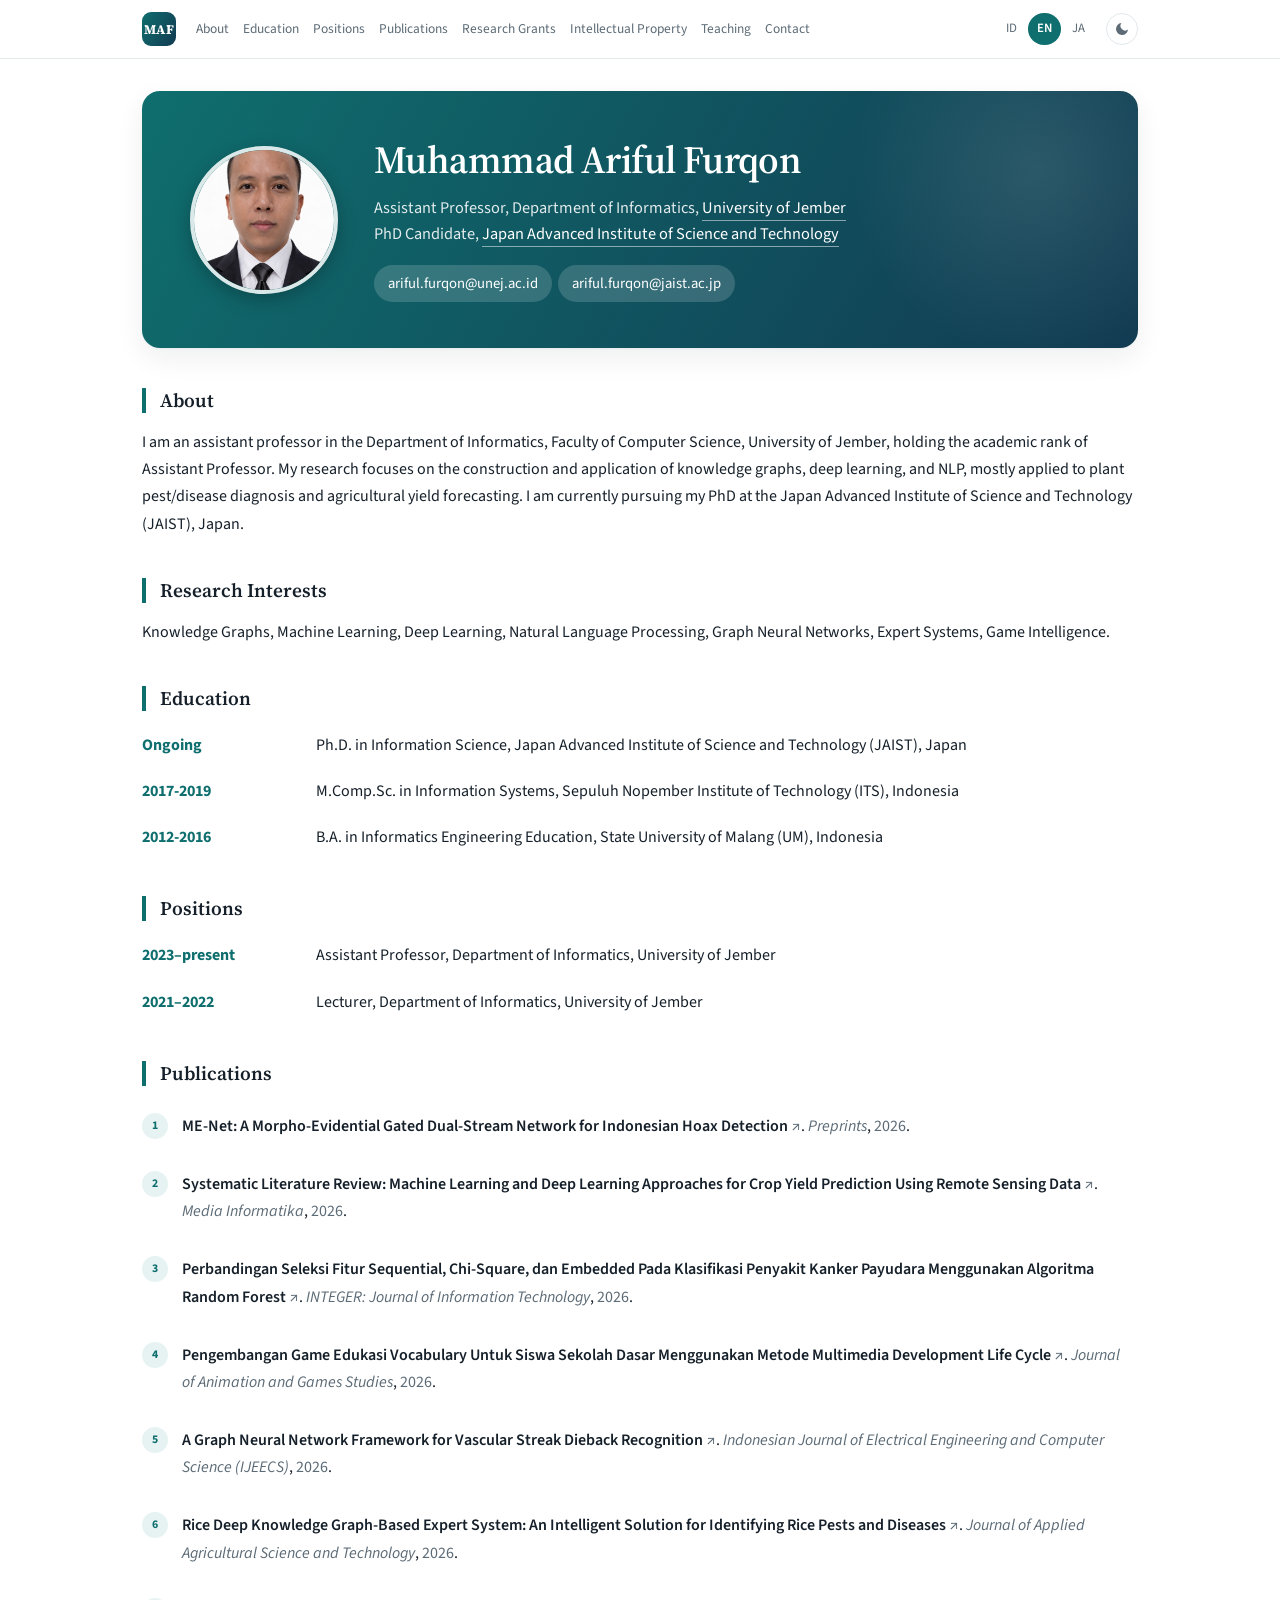
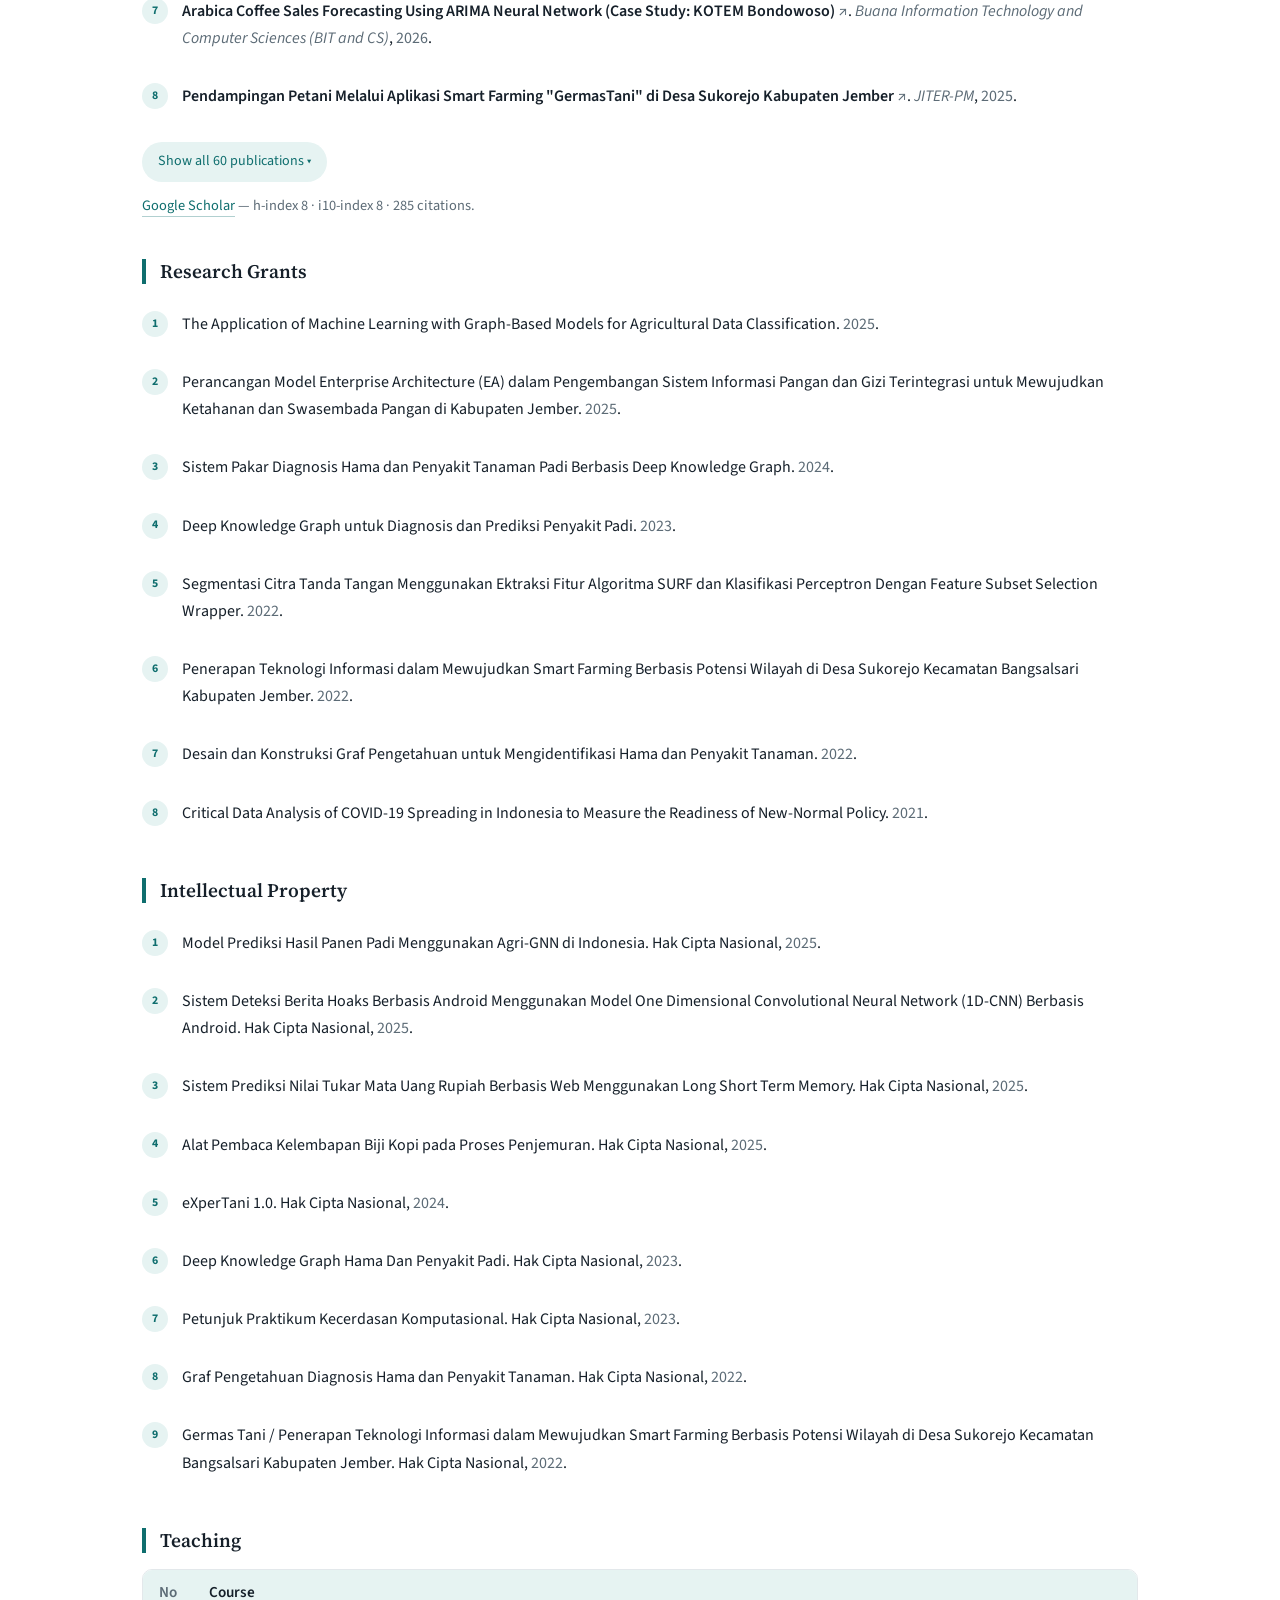
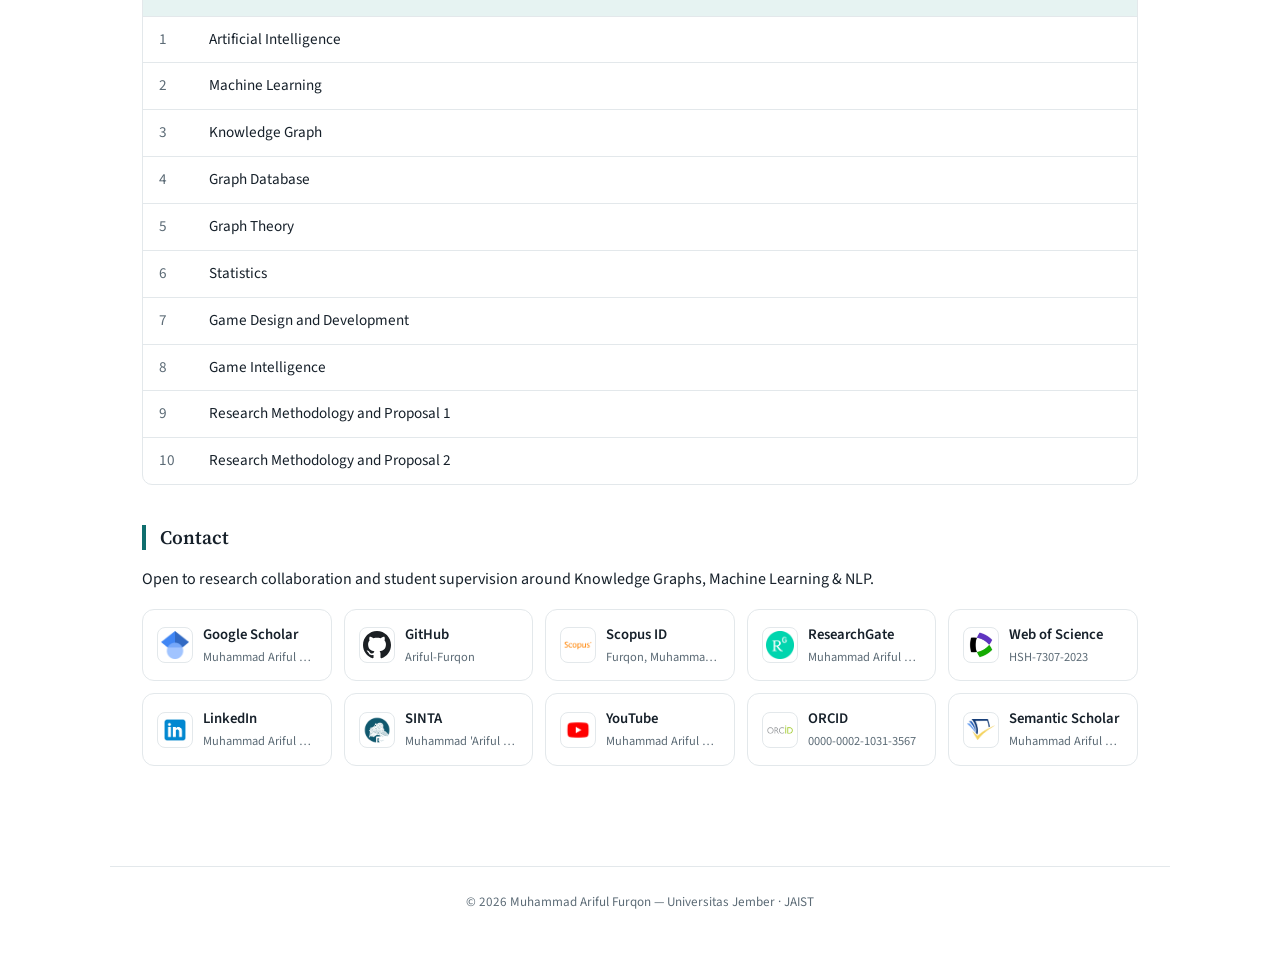
==== en/index.html @ 8c18a1d1 "Generate index page" ====
<!doctype html>
<html lang="en">
  <head>
    <meta charset="UTF-8" />
    <meta name="viewport" content="width=device-width, initial-scale=1.0" />
    <meta name="google-site-verification" content="8iporsV3x5sLImCn8BodMMA6R0atHB5v098R0QTlXys" />
    <meta name="description" content="Muhammad Ariful Furqon — Assistant Professor of Informatics, University of Jember; PhD candidate at JAIST, Japan. Research on knowledge graphs, machine learning, deep learning, and NLP for agriculture." />
    <meta name="author" content="Muhammad Ariful Furqon" />
    <meta name="keywords" content="Muhammad Ariful Furqon, Ariful Furqon, University of Jember informatics lecturer, JAIST PhD candidate, knowledge graph, machine learning, deep learning, natural language processing, graph neural network, expert system, smart farming" />
    <meta name="robots" content="index, follow, max-image-preview:large, max-snippet:-1, max-video-preview:-1" />
    <meta name="theme-color" content="#0f6e6e" />
    <title>Muhammad Ariful Furqon — Informatics, University of Jember &amp; JAIST</title>
    <link rel="icon" type="image/svg+xml" href="data:image/svg+xml,%3Csvg xmlns='http://www.w3.org/2000/svg' viewBox='0 0 64 64'%3E%3Crect width='64' height='64' rx='14' fill='%230f6e6e'/%3E%3Ctext x='32' y='42' font-family='Georgia,serif' font-size='24' font-weight='700' fill='%23ffffff' text-anchor='middle'%3EMAF%3C/text%3E%3C/svg%3E" />
    <link rel="canonical" href="https://ariful-furqon.github.io/en/" />
    <link rel="alternate" hreflang="id" href="https://ariful-furqon.github.io/" />
    <link rel="alternate" hreflang="en" href="https://ariful-furqon.github.io/en/" />
    <link rel="alternate" hreflang="ja" href="https://ariful-furqon.github.io/ja/" />
    <link rel="alternate" hreflang="x-default" href="https://ariful-furqon.github.io/" />
    <link rel="alternate" type="application/xml" title="Sitemap" href="https://ariful-furqon.github.io/sitemap.xml" />
    <link rel="preload" as="image" href="/img/Photograph.jpeg" fetchpriority="high" />
    <meta property="og:type" content="profile" />
    <meta property="og:site_name" content="Muhammad Ariful Furqon" />
    <meta property="og:locale" content="en_US" />
    <meta property="og:locale:alternate" content="id_ID" />
    <meta property="og:locale:alternate" content="ja_JP" />
    <meta property="profile:first_name" content="Muhammad Ariful" />
    <meta property="profile:last_name" content="Furqon" />
    <meta property="og:title" content="Muhammad Ariful Furqon — Informatics, University of Jember &amp; JAIST" />
    <meta property="og:description" content="Assistant Professor, Department of Informatics, University of Jember. PhD candidate at JAIST. Research on knowledge graphs, machine learning, and NLP." />
    <meta property="og:url" content="https://ariful-furqon.github.io/en/" />
    <meta property="og:image" content="https://ariful-furqon.github.io/img/Photograph.jpeg" />
    <meta property="og:image:width" content="1024" />
    <meta property="og:image:height" content="1367" />
    <meta property="og:image:secure_url" content="https://ariful-furqon.github.io/img/Photograph.jpeg" />
    <meta property="og:image:type" content="image/jpeg" />
    <meta property="og:image:alt" content="Photo of Muhammad Ariful Furqon" />
    <meta name="twitter:card" content="summary" />
    <meta name="twitter:title" content="Muhammad Ariful Furqon — Informatics, University of Jember &amp; JAIST" />
    <meta name="twitter:description" content="Assistant Professor, Department of Informatics, University of Jember. PhD candidate at JAIST. Research on knowledge graphs, machine learning, and NLP." />
    <meta name="twitter:image" content="https://ariful-furqon.github.io/img/Photograph.jpeg" />
    <meta name="twitter:image:alt" content="Photo of Muhammad Ariful Furqon" />
    <link rel="preconnect" href="https://fonts.googleapis.com" />
    <link rel="preconnect" href="https://fonts.gstatic.com" crossorigin />
    <link href="https://fonts.googleapis.com/css2?family=Source+Sans+3:wght@400;500;600;700&family=Source+Serif+4:wght@500;600;700&display=swap" rel="stylesheet" />
    <link rel="stylesheet" href="/style.css?v=22" />
    <script>
      (function () {
        try {
          var t = localStorage.getItem('theme');
          document.documentElement.setAttribute('data-theme', t === 'dark' ? 'dark' : 'light');
        } catch (e) {
          document.documentElement.setAttribute('data-theme', 'light');
        }
      })();
    </script>
    <script type="application/ld+json">
{
  "@context": "https://schema.org",
  "@graph": [
    {
      "@type": "ProfilePage",
      "@id": "https://ariful-furqon.github.io/en/#webpage",
      "url": "https://ariful-furqon.github.io/en/",
      "name": "Muhammad Ariful Furqon — Informatics, University of Jember & JAIST",
      "inLanguage": "en",
      "mainEntity": {
        "@id": "https://orcid.org/0000-0002-1031-3567"
      },
      "about": {
        "@id": "https://orcid.org/0000-0002-1031-3567"
      },
      "dateModified": "2026-09-21",
      "primaryImageOfPage": "https://ariful-furqon.github.io/img/Photograph.jpeg",
      "isPartOf": {
        "@id": "https://ariful-furqon.github.io/#website"
      },
      "hasPart": {
        "@id": "https://ariful-furqon.github.io/en/#publications"
      },
      "significantLink": [
        "https://scholar.google.com/citations?user=IkUbP6sAAAAJ&hl=en",
        "https://orcid.org/0000-0002-1031-3567",
        "https://sinta.kemdiktisaintek.go.id/authors/profile/6757022"
      ]
    },
    {
      "@type": "Person",
      "@id": "https://orcid.org/0000-0002-1031-3567",
      "name": "Muhammad Ariful Furqon",
      "alternateName": [
        "ムハンマド・アリフル・フルコン",
        "Ariful Furqon"
      ],
      "givenName": "Muhammad Ariful",
      "familyName": "Furqon",
      "identifier": "https://orcid.org/0000-0002-1031-3567",
      "url": "https://ariful-furqon.github.io/en/",
      "image": "https://ariful-furqon.github.io/img/Photograph.jpeg",
      "email": "mailto:ariful.furqon@unej.ac.id",
      "jobTitle": "Assistant Professor, Department of Informatics",
      "description": "Lecturer in the Department of Informatics, University of Jember, and PhD candidate at the Japan Advanced Institute of Science and Technology (JAIST). Research on knowledge graphs, machine learning, deep learning, and NLP for agriculture.",
      "worksFor": {
        "@type": "CollegeOrUniversity",
        "name": "Universitas Jember",
        "url": "https://unej.ac.id"
      },
      "affiliation": {
        "@type": "CollegeOrUniversity",
        "name": "Japan Advanced Institute of Science and Technology",
        "url": "https://www.jaist.ac.jp/english/"
      },
      "alumniOf": [
        {
          "@type": "CollegeOrUniversity",
          "name": "Institut Teknologi Sepuluh Nopember (ITS)",
          "url": "https://www.its.ac.id"
        },
        {
          "@type": "CollegeOrUniversity",
          "name": "Universitas Negeri Malang (UM)",
          "url": "https://um.ac.id"
        }
      ],
      "knowsAbout": [
        "Knowledge Graph",
        "Machine Learning",
        "Deep Learning",
        "Natural Language Processing",
        "Graph Neural Networks",
        "Expert Systems",
        "Game Intelligence"
      ],
      "knowsLanguage": [
        "id",
        "en",
        "ja"
      ],
      "mainEntityOfPage": {
        "@id": "https://ariful-furqon.github.io/en/#webpage"
      },
      "hasOccupation": {
        "@type": "Occupation",
        "name": "Informatics Lecturer",
        "occupationLocation": {
          "@type": "City",
          "name": "Jember"
        },
        "skills": "Knowledge Graph, Machine Learning, Deep Learning, Natural Language Processing"
      },
      "workLocation": {
        "@type": "Place",
        "address": {
          "@type": "PostalAddress",
          "addressLocality": "Jember",
          "addressRegion": "Jawa Timur",
          "addressCountry": "ID"
        }
      },
      "subjectOf": {
        "@id": "https://ariful-furqon.github.io/en/#publications"
      },
      "sameAs": [
        "https://scholar.google.com/citations?user=IkUbP6sAAAAJ&hl=en",
        "https://orcid.org/0000-0002-1031-3567",
        "https://www.scopus.com/authid/detail.uri?authorId=57209270001",
        "https://www.webofscience.com/wos/author/record/HSH-7307-2023",
        "https://www.researchgate.net/profile/Muhammad-Furqon-2",
        "https://sinta.kemdiktisaintek.go.id/authors/profile/6757022",
        "https://www.semanticscholar.org/author/Muhammad-Ariful-Furqon/121460337",
        "https://github.com/Ariful-Furqon",
        "https://www.linkedin.com/in/muhammad-ariful-furqon-669519133/",
        "https://www.youtube.com/c/MuhammadArifulFurqon"
      ]
    },
    {
      "@type": "WebSite",
      "@id": "https://ariful-furqon.github.io/#website",
      "url": "https://ariful-furqon.github.io/",
      "name": "Muhammad Ariful Furqon",
      "inLanguage": [
        "id",
        "en",
        "ja"
      ],
      "publisher": {
        "@id": "https://orcid.org/0000-0002-1031-3567"
      }
    },
    {
      "@type": "ItemList",
      "@id": "https://ariful-furqon.github.io/en/#publications",
      "name": "Publications by Muhammad Ariful Furqon",
      "description": "List of scholarly publications by Muhammad Ariful Furqon on knowledge graphs, machine learning, deep learning, and NLP.",
      "numberOfItems": 60,
      "itemListOrder": "https://schema.org/ItemListOrderDescending",
      "itemListElement": [
        {
          "@type": "ListItem",
          "position": 1,
          "item": {
            "@type": "ScholarlyArticle",
            "name": "ME-Net: A Morpho-Evidential Gated Dual-Stream Network for Indonesian Hoax Detection",
            "url": "https://scholar.google.com/scholar?q=ME-Net%3A%20A%20Morpho-Evidential%20Gated%20Dual-Stream%20Network%20for%20Indonesian%20Hoax%20Detection",
            "author": {
              "@id": "https://orcid.org/0000-0002-1031-3567"
            },
            "publisher": {
              "@type": "Organization",
              "name": "Preprints"
            },
            "datePublished": "2026"
          }
        },
        {
          "@type": "ListItem",
          "position": 2,
          "item": {
            "@type": "ScholarlyArticle",
            "name": "Systematic Literature Review: Machine Learning and Deep Learning Approaches for Crop Yield Prediction Using Remote Sensing Data",
            "url": "https://scholar.google.com/scholar?q=Systematic%20Literature%20Review%3A%20Machine%20Learning%20and%20Deep%20Learning%20Approaches%20for%20Crop%20Yield%20Prediction%20Using%20Remote%20Sensing%20Data",
            "author": {
              "@id": "https://orcid.org/0000-0002-1031-3567"
            },
            "publisher": {
              "@type": "Organization",
              "name": "Media Informatika"
            },
            "datePublished": "2026"
          }
        },
        {
          "@type": "ListItem",
          "position": 3,
          "item": {
            "@type": "ScholarlyArticle",
            "name": "Perbandingan Seleksi Fitur Sequential, Chi-Square, dan Embedded Pada Klasifikasi Penyakit Kanker Payudara Menggunakan Algoritma Random Forest",
            "url": "https://scholar.google.com/scholar?q=Perbandingan%20Seleksi%20Fitur%20Sequential%2C%20Chi-Square%2C%20dan%20Embedded%20Pada%20Klasifikasi%20Penyakit%20Kanker%20Payudara%20Menggunakan%20Algoritma%20Random%20Forest",
            "author": {
              "@id": "https://orcid.org/0000-0002-1031-3567"
            },
            "publisher": {
              "@type": "Organization",
              "name": "INTEGER: Journal of Information Technology"
            },
            "datePublished": "2026"
          }
        },
        {
          "@type": "ListItem",
          "position": 4,
          "item": {
            "@type": "ScholarlyArticle",
            "name": "Pengembangan Game Edukasi Vocabulary Untuk Siswa Sekolah Dasar Menggunakan Metode Multimedia Development Life Cycle",
            "url": "https://scholar.google.com/scholar?q=Pengembangan%20Game%20Edukasi%20Vocabulary%20Untuk%20Siswa%20Sekolah%20Dasar%20Menggunakan%20Metode%20Multimedia%20Development%20Life%20Cycle",
            "author": {
              "@id": "https://orcid.org/0000-0002-1031-3567"
            },
            "publisher": {
              "@type": "Organization",
              "name": "Journal of Animation and Games Studies"
            },
            "datePublished": "2026"
          }
        },
        {
          "@type": "ListItem",
          "position": 5,
          "item": {
            "@type": "ScholarlyArticle",
            "name": "A Graph Neural Network Framework for Vascular Streak Dieback Recognition",
            "url": "https://scholar.google.com/scholar?q=A%20Graph%20Neural%20Network%20Framework%20for%20Vascular%20Streak%20Dieback%20Recognition",
            "author": {
              "@id": "https://orcid.org/0000-0002-1031-3567"
            },
            "publisher": {
              "@type": "Organization",
              "name": "Indonesian Journal of Electrical Engineering and Computer Science (IJEECS)"
            },
            "datePublished": "2026"
          }
        },
        {
          "@type": "ListItem",
          "position": 6,
          "item": {
            "@type": "ScholarlyArticle",
            "name": "Rice Deep Knowledge Graph-Based Expert System: An Intelligent Solution for Identifying Rice Pests and Diseases",
            "url": "https://scholar.google.com/scholar?q=Rice%20Deep%20Knowledge%20Graph-Based%20Expert%20System%3A%20An%20Intelligent%20Solution%20for%20Identifying%20Rice%20Pests%20and%20Diseases",
            "author": {
              "@id": "https://orcid.org/0000-0002-1031-3567"
            },
            "publisher": {
              "@type": "Organization",
              "name": "Journal of Applied Agricultural Science and Technology"
            },
            "datePublished": "2026"
          }
        },
        {
          "@type": "ListItem",
          "position": 7,
          "item": {
            "@type": "ScholarlyArticle",
            "name": "Arabica Coffee Sales Forecasting Using ARIMA Neural Network (Case Study: KOTEM Bondowoso)",
            "url": "https://scholar.google.com/scholar?q=Arabica%20Coffee%20Sales%20Forecasting%20Using%20ARIMA%20Neural%20Network%20%28Case%20Study%3A%20KOTEM%20Bondowoso%29",
            "author": {
              "@id": "https://orcid.org/0000-0002-1031-3567"
            },
            "publisher": {
              "@type": "Organization",
              "name": "Buana Information Technology and Computer Sciences (BIT and CS)"
            },
            "datePublished": "2026"
          }
        },
        {
          "@type": "ListItem",
          "position": 8,
          "item": {
            "@type": "ScholarlyArticle",
            "name": "Pendampingan Petani Melalui Aplikasi Smart Farming \"GermasTani\" di Desa Sukorejo Kabupaten Jember",
            "url": "https://scholar.google.com/scholar?q=Pendampingan%20Petani%20Melalui%20Aplikasi%20Smart%20Farming%20%22GermasTani%22%20di%20Desa%20Sukorejo%20Kabupaten%20Jember",
            "author": {
              "@id": "https://orcid.org/0000-0002-1031-3567"
            },
            "publisher": {
              "@type": "Organization",
              "name": "JITER-PM"
            },
            "datePublished": "2025"
          }
        },
        {
          "@type": "ListItem",
          "position": 9,
          "item": {
            "@type": "ScholarlyArticle",
            "name": "Implementation of Finite State Machine in Flowchart-Based Visual Programming Game",
            "url": "https://scholar.google.com/scholar?q=Implementation%20of%20Finite%20State%20Machine%20in%20Flowchart-Based%20Visual%20Programming%20Game",
            "author": {
              "@id": "https://orcid.org/0000-0002-1031-3567"
            },
            "publisher": {
              "@type": "Organization",
              "name": "Journal of Games, Game Art, and Gamification (JGGAG)"
            },
            "datePublished": "2025"
          }
        },
        {
          "@type": "ListItem",
          "position": 10,
          "item": {
            "@type": "ScholarlyArticle",
            "name": "Implementation of Bidirectional Encoder Representations from Transformers in a Content-based Music Recommendation System for Digital Music Platform Users",
            "url": "https://scholar.google.com/scholar?q=Implementation%20of%20Bidirectional%20Encoder%20Representations%20from%20Transformers%20in%20a%20Content-based%20Music%20Recommendation%20System%20for%20Digital%20Music%20Platform%20Users",
            "author": {
              "@id": "https://orcid.org/0000-0002-1031-3567"
            },
            "publisher": {
              "@type": "Organization",
              "name": "Jurnal Elektronika dan Telekomunikasi"
            },
            "datePublished": "2025"
          }
        },
        {
          "@type": "ListItem",
          "position": 11,
          "item": {
            "@type": "ScholarlyArticle",
            "name": "Indonesia Rice Yields Forecasting Using Agri-Graph Neural Network",
            "url": "https://scholar.google.com/scholar?q=Indonesia%20Rice%20Yields%20Forecasting%20Using%20Agri-Graph%20Neural%20Network",
            "author": {
              "@id": "https://orcid.org/0000-0002-1031-3567"
            },
            "publisher": {
              "@type": "Organization",
              "name": "9th International Conference on Man-Machine Systems"
            },
            "datePublished": "2025"
          }
        },
        {
          "@type": "ListItem",
          "position": 12,
          "item": {
            "@type": "ScholarlyArticle",
            "name": "Prediction of the Use of Liquid Chemical Materials using Machine Learning Method",
            "url": "https://scholar.google.com/scholar?q=Prediction%20of%20the%20Use%20of%20Liquid%20Chemical%20Materials%20using%20Machine%20Learning%20Method",
            "author": {
              "@id": "https://orcid.org/0000-0002-1031-3567"
            },
            "publisher": {
              "@type": "Organization",
              "name": "International Journal of Engineering Trends and Technology"
            },
            "datePublished": "2025"
          }
        },
        {
          "@type": "ListItem",
          "position": 13,
          "item": {
            "@type": "ScholarlyArticle",
            "name": "3-Phase Power Monitoring System Using Schneider PM2100 and Internet of Things",
            "url": "https://scholar.google.com/scholar?q=3-Phase%20Power%20Monitoring%20System%20Using%20Schneider%20PM2100%20and%20Internet%20of%20Things",
            "author": {
              "@id": "https://orcid.org/0000-0002-1031-3567"
            },
            "publisher": {
              "@type": "Organization",
              "name": "2025 Tron Symposium (TRONSHOW)"
            },
            "datePublished": "2025"
          }
        },
        {
          "@type": "ListItem",
          "position": 14,
          "item": {
            "@type": "ScholarlyArticle",
            "name": "Prediksi Penjualan Kopi Bubuk Menggunakan Extreme Learning Machine (Studi Kasus: Kafe Tjap Daoen Bondowoso)",
            "url": "https://scholar.google.com/scholar?q=Prediksi%20Penjualan%20Kopi%20Bubuk%20Menggunakan%20Extreme%20Learning%20Machine%20%28Studi%20Kasus%3A%20Kafe%20Tjap%20Daoen%20Bondowoso%29",
            "author": {
              "@id": "https://orcid.org/0000-0002-1031-3567"
            },
            "publisher": {
              "@type": "Organization",
              "name": "Seminar Nasional Teknik Elektro, Sistem Informasi, dan Teknik Informatika"
            },
            "datePublished": "2025"
          }
        },
        {
          "@type": "ListItem",
          "position": 15,
          "item": {
            "@type": "ScholarlyArticle",
            "name": "Indonesian Hoax News Detection Using One-Dimensional Convolutional Neural Network",
            "url": "https://scholar.google.com/scholar?q=Indonesian%20Hoax%20News%20Detection%20Using%20One-Dimensional%20Convolutional%20Neural%20Network",
            "author": {
              "@id": "https://orcid.org/0000-0002-1031-3567"
            },
            "publisher": {
              "@type": "Organization",
              "name": "Jurnal Nasional Teknik Elektro dan Teknologi Informasi"
            },
            "datePublished": "2025"
          }
        },
        {
          "@type": "ListItem",
          "position": 16,
          "item": {
            "@type": "ScholarlyArticle",
            "name": "Pemberdayaan Masyarakat Desa Antirogo Melalui Peningkatan Kapasitas Kelembagaan Desa Bermutu",
            "url": "https://scholar.google.com/scholar?q=Pemberdayaan%20Masyarakat%20Desa%20Antirogo%20Melalui%20Peningkatan%20Kapasitas%20Kelembagaan%20Desa%20Bermutu",
            "author": {
              "@id": "https://orcid.org/0000-0002-1031-3567"
            },
            "publisher": {
              "@type": "Organization",
              "name": "INTEGRITAS: Jurnal Pengabdian"
            },
            "datePublished": "2025"
          }
        },
        {
          "@type": "ListItem",
          "position": 17,
          "item": {
            "@type": "ScholarlyArticle",
            "name": "Forecasting the Average Bulk Cooking Oil Prices in Indonesia Using the Chen Fuzzy Time Series Method",
            "url": "https://scholar.google.com/scholar?q=Forecasting%20the%20Average%20Bulk%20Cooking%20Oil%20Prices%20in%20Indonesia%20Using%20the%20Chen%20Fuzzy%20Time%20Series%20Method",
            "author": {
              "@id": "https://orcid.org/0000-0002-1031-3567"
            },
            "publisher": {
              "@type": "Organization",
              "name": "Preprints"
            },
            "datePublished": "2025"
          }
        },
        {
          "@type": "ListItem",
          "position": 18,
          "item": {
            "@type": "ScholarlyArticle",
            "name": "Combining Rule Based, Lexicon Based and Support Vector Machine for Improve Accuracy in Sentiment Analysis of ChatGPT Usage",
            "url": "https://scholar.google.com/scholar?q=Combining%20Rule%20Based%2C%20Lexicon%20Based%20and%20Support%20Vector%20Machine%20for%20Improve%20Accuracy%20in%20Sentiment%20Analysis%20of%20ChatGPT%20Usage",
            "author": {
              "@id": "https://orcid.org/0000-0002-1031-3567"
            },
            "publisher": {
              "@type": "Organization",
              "name": "Journal of Research in Artificial Intelligence for Systems and Applications (RAISA)"
            },
            "datePublished": "2025"
          }
        },
        {
          "@type": "ListItem",
          "position": 19,
          "item": {
            "@type": "ScholarlyArticle",
            "name": "Banana Pest And Disease Expert System Using Forward Chaining and Certainty Factor",
            "url": "https://scholar.google.com/scholar?q=Banana%20Pest%20And%20Disease%20Expert%20System%20Using%20Forward%20Chaining%20and%20Certainty%20Factor",
            "author": {
              "@id": "https://orcid.org/0000-0002-1031-3567"
            },
            "publisher": {
              "@type": "Organization",
              "name": "Journal of Research in Artificial Intelligence for Systems and Applications (RAISA)"
            },
            "datePublished": "2025"
          }
        },
        {
          "@type": "ListItem",
          "position": 20,
          "item": {
            "@type": "ScholarlyArticle",
            "name": "Deteksi Berita Hoaks Berbahasa Indonesia Menggunakan One-Dimensional Convolutional Neural Network",
            "url": "https://scholar.google.com/scholar?q=Deteksi%20Berita%20Hoaks%20Berbahasa%20Indonesia%20Menggunakan%20One-Dimensional%20Convolutional%20Neural%20Network",
            "author": {
              "@id": "https://orcid.org/0000-0002-1031-3567"
            },
            "publisher": {
              "@type": "Organization",
              "name": "Jurnal Nasional Teknik Elektro dan Teknologi Informasi"
            },
            "datePublished": "2025"
          }
        },
        {
          "@type": "ListItem",
          "position": 21,
          "item": {
            "@type": "ScholarlyArticle",
            "name": "Segmentasi Citra Tanda Tangan Menggunakan Fitur Titik SURF dan Klasifikasi Jaringan Syaraf Tiruan",
            "url": "https://scholar.google.com/scholar?q=Segmentasi%20Citra%20Tanda%20Tangan%20Menggunakan%20Fitur%20Titik%20SURF%20dan%20Klasifikasi%20Jaringan%20Syaraf%20Tiruan",
            "author": {
              "@id": "https://orcid.org/0000-0002-1031-3567"
            },
            "publisher": {
              "@type": "Organization",
              "name": "INFORMAL: Informatics Journal"
            },
            "datePublished": "2024"
          }
        },
        {
          "@type": "ListItem",
          "position": 22,
          "item": {
            "@type": "ScholarlyArticle",
            "name": "Sentiment Analysis of Universitas Jember Sister for Student Application Using Gaussian Naive Bayes and N-Gram",
            "url": "https://scholar.google.com/scholar?q=Sentiment%20Analysis%20of%20Universitas%20Jember%20Sister%20for%20Student%20Application%20Using%20Gaussian%20Naive%20Bayes%20and%20N-Gram",
            "author": {
              "@id": "https://orcid.org/0000-0002-1031-3567"
            },
            "publisher": {
              "@type": "Organization",
              "name": "Journal of Innovation Information Technology and Application (JINITA)"
            },
            "datePublished": "2024"
          }
        },
        {
          "@type": "ListItem",
          "position": 23,
          "item": {
            "@type": "ScholarlyArticle",
            "name": "Harmoni Multikultural: Membangun Kebersamaan di Tengah Perbedaan untuk Kaum Milenial",
            "url": "https://scholar.google.com/scholar?q=Harmoni%20Multikultural%3A%20Membangun%20Kebersamaan%20di%20Tengah%20Perbedaan%20untuk%20Kaum%20Milenial",
            "author": {
              "@id": "https://orcid.org/0000-0002-1031-3567"
            },
            "publisher": {
              "@type": "Organization",
              "name": "ABDISOSHUM: Jurnal Pengabdian Masyarakat"
            },
            "datePublished": "2024"
          }
        },
        {
          "@type": "ListItem",
          "position": 24,
          "item": {
            "@type": "ScholarlyArticle",
            "name": "Improving Software Defect Prediction Using a Combination of Ant Colony Optimization-based Feature Selection and Ensemble Technique",
            "url": "https://scholar.google.com/scholar?q=Improving%20Software%20Defect%20Prediction%20Using%20a%20Combination%20of%20Ant%20Colony%20Optimization-based%20Feature%20Selection%20and%20Ensemble%20Technique",
            "author": {
              "@id": "https://orcid.org/0000-0002-1031-3567"
            },
            "publisher": {
              "@type": "Organization",
              "name": "Kinetik: Game Technology, Information System, Computer Network, Computing, Electronics, and Control"
            },
            "datePublished": "2024"
          }
        },
        {
          "@type": "ListItem",
          "position": 25,
          "item": {
            "@type": "ScholarlyArticle",
            "name": "Penerapan Metode Fuzzy Time Series Cheng Pada Peramalan Inflasi di Indonesia",
            "url": "https://scholar.google.com/scholar?q=Penerapan%20Metode%20Fuzzy%20Time%20Series%20Cheng%20Pada%20Peramalan%20Inflasi%20di%20Indonesia",
            "author": {
              "@id": "https://orcid.org/0000-0002-1031-3567"
            },
            "publisher": {
              "@type": "Organization",
              "name": "Komputika: Jurnal Sistem Komputer"
            },
            "datePublished": "2024"
          }
        },
        {
          "@type": "ListItem",
          "position": 26,
          "item": {
            "@type": "ScholarlyArticle",
            "name": "Implementation of Finite State Machine to Determine The Behaviour of Non-Playable Character in Leadership Simulation Game",
            "url": "https://scholar.google.com/scholar?q=Implementation%20of%20Finite%20State%20Machine%20to%20Determine%20The%20Behaviour%20of%20Non-Playable%20Character%20in%20Leadership%20Simulation%20Game",
            "author": {
              "@id": "https://orcid.org/0000-0002-1031-3567"
            },
            "publisher": {
              "@type": "Organization",
              "name": "Journal of Games, Game Art, and Gamification"
            },
            "datePublished": "2024"
          }
        },
        {
          "@type": "ListItem",
          "position": 27,
          "item": {
            "@type": "ScholarlyArticle",
            "name": "Drug Sales Forecasting Using Single Exponential Smoothing (Case Study: NDM Pharmacy)",
            "url": "https://scholar.google.com/scholar?q=Drug%20Sales%20Forecasting%20Using%20Single%20Exponential%20Smoothing%20%28Case%20Study%3A%20NDM%20Pharmacy%29",
            "author": {
              "@id": "https://orcid.org/0000-0002-1031-3567"
            },
            "publisher": {
              "@type": "Organization",
              "name": "2nd International Conference on Neural Networks and Machine Learning"
            },
            "datePublished": "2024"
          }
        },
        {
          "@type": "ListItem",
          "position": 28,
          "item": {
            "@type": "ScholarlyArticle",
            "name": "Critical Exploratory Data Analysis on Stroke Prediction Dataset",
            "url": "https://scholar.google.com/scholar?q=Critical%20Exploratory%20Data%20Analysis%20on%20Stroke%20Prediction%20Dataset",
            "author": {
              "@id": "https://orcid.org/0000-0002-1031-3567"
            },
            "publisher": {
              "@type": "Organization",
              "name": "Jurnal Komputer Terapan"
            },
            "datePublished": "2024"
          }
        },
        {
          "@type": "ListItem",
          "position": 29,
          "item": {
            "@type": "ScholarlyArticle",
            "name": "Pelatihan Pemrograman Visual Kodular Bagi Siswa SMPS Mitra Patrang Jember",
            "url": "https://scholar.google.com/scholar?q=Pelatihan%20Pemrograman%20Visual%20Kodular%20Bagi%20Siswa%20SMPS%20Mitra%20Patrang%20Jember",
            "author": {
              "@id": "https://orcid.org/0000-0002-1031-3567"
            },
            "publisher": {
              "@type": "Organization",
              "name": "Abdiformatika: Jurnal Pengabdian Masyarakat Informatika"
            },
            "datePublished": "2024"
          }
        },
        {
          "@type": "ListItem",
          "position": 30,
          "item": {
            "@type": "ScholarlyArticle",
            "name": "Pelatihan dan Pengenalan Teknologi Informasi (TI) Dasar untuk Anak-anak Desa Ampelan Bondowoso",
            "url": "https://scholar.google.com/scholar?q=Pelatihan%20dan%20Pengenalan%20Teknologi%20Informasi%20%28TI%29%20Dasar%20untuk%20Anak-anak%20Desa%20Ampelan%20Bondowoso",
            "author": {
              "@id": "https://orcid.org/0000-0002-1031-3567"
            },
            "datePublished": "2024"
          }
        },
        {
          "@type": "ListItem",
          "position": 31,
          "item": {
            "@type": "ScholarlyArticle",
            "name": "Customer Relationship Management System at Aesthetic Clinic",
            "url": "https://scholar.google.com/scholar?q=Customer%20Relationship%20Management%20System%20at%20Aesthetic%20Clinic",
            "author": {
              "@id": "https://orcid.org/0000-0002-1031-3567"
            },
            "publisher": {
              "@type": "Organization",
              "name": "Jurnal Komputer Terapan"
            },
            "datePublished": "2023"
          }
        },
        {
          "@type": "ListItem",
          "position": 32,
          "item": {
            "@type": "ScholarlyArticle",
            "name": "Implementasi Metode Holt-Winters Multiplicative pada Sistem Peramalan Pengunjung Objek Wisata Kawah Ijen Kabupaten Bondowoso",
            "url": "https://scholar.google.com/scholar?q=Implementasi%20Metode%20Holt-Winters%20Multiplicative%20pada%20Sistem%20Peramalan%20Pengunjung%20Objek%20Wisata%20Kawah%20Ijen%20Kabupaten%20Bondowoso",
            "author": {
              "@id": "https://orcid.org/0000-0002-1031-3567"
            },
            "publisher": {
              "@type": "Organization",
              "name": "Simetris: Jurnal Teknik Mesin, Elektro dan Ilmu Komputer"
            },
            "datePublished": "2023"
          }
        },
        {
          "@type": "ListItem",
          "position": 33,
          "item": {
            "@type": "ScholarlyArticle",
            "name": "Communication Effectiveness Model for Farmer Behavior Changes in Utilizing Information Technology",
            "url": "https://scholar.google.com/scholar?q=Communication%20Effectiveness%20Model%20for%20Farmer%20Behavior%20Changes%20in%20Utilizing%20Information%20Technology",
            "author": {
              "@id": "https://orcid.org/0000-0002-1031-3567"
            },
            "publisher": {
              "@type": "Organization",
              "name": "International Journal of Agriculture and Forestry"
            },
            "datePublished": "2023"
          }
        },
        {
          "@type": "ListItem",
          "position": 34,
          "item": {
            "@type": "ScholarlyArticle",
            "name": "Prediksi Harga Cabai Rawit di Provinsi Jawa Timur Menggunakan Metode Fuzzy Time Series Model Lee",
            "url": "https://scholar.google.com/scholar?q=Prediksi%20Harga%20Cabai%20Rawit%20di%20Provinsi%20Jawa%20Timur%20Menggunakan%20Metode%20Fuzzy%20Time%20Series%20Model%20Lee",
            "author": {
              "@id": "https://orcid.org/0000-0002-1031-3567"
            },
            "publisher": {
              "@type": "Organization",
              "name": "Komputika: Jurnal Sistem Komputer"
            },
            "datePublished": "2023"
          }
        },
        {
          "@type": "ListItem",
          "position": 35,
          "item": {
            "@type": "ScholarlyArticle",
            "name": "Virtual Assistant for Thesis Technical Guide Using Artificial Neural Network",
            "url": "https://scholar.google.com/scholar?q=Virtual%20Assistant%20for%20Thesis%20Technical%20Guide%20Using%20Artificial%20Neural%20Network",
            "author": {
              "@id": "https://orcid.org/0000-0002-1031-3567"
            },
            "publisher": {
              "@type": "Organization",
              "name": "Indonesian Journal of Artificial Intelligence and Data Mining"
            },
            "datePublished": "2023"
          }
        },
        {
          "@type": "ListItem",
          "position": 36,
          "item": {
            "@type": "ScholarlyArticle",
            "name": "Peningkatan Layanan Warga Sebagai Pendukung Tercapainya SDG's Desa Melalui Perbaikan Layanan Internet Service Desa",
            "url": "https://scholar.google.com/scholar?q=Peningkatan%20Layanan%20Warga%20Sebagai%20Pendukung%20Tercapainya%20SDG%27s%20Desa%20Melalui%20Perbaikan%20Layanan%20Internet%20Service%20Desa",
            "author": {
              "@id": "https://orcid.org/0000-0002-1031-3567"
            },
            "publisher": {
              "@type": "Organization",
              "name": "Jurnal Pengabdian Masyarakat IPTEKS"
            },
            "datePublished": "2023"
          }
        },
        {
          "@type": "ListItem",
          "position": 37,
          "item": {
            "@type": "ScholarlyArticle",
            "name": "Sistem Peramalan Stok Kaos Sablon dengan Weight Moving Average",
            "url": "https://scholar.google.com/scholar?q=Sistem%20Peramalan%20Stok%20Kaos%20Sablon%20dengan%20Weight%20Moving%20Average",
            "author": {
              "@id": "https://orcid.org/0000-0002-1031-3567"
            },
            "publisher": {
              "@type": "Organization",
              "name": "Jurnal Komputer Terapan"
            },
            "datePublished": "2023"
          }
        },
        {
          "@type": "ListItem",
          "position": 38,
          "item": {
            "@type": "ScholarlyArticle",
            "name": "Knowledge Graph Construction for Rice Pests and Diseases",
            "url": "https://scholar.google.com/scholar?q=Knowledge%20Graph%20Construction%20for%20Rice%20Pests%20and%20Diseases",
            "author": {
              "@id": "https://orcid.org/0000-0002-1031-3567"
            },
            "publisher": {
              "@type": "Organization",
              "name": "International Journal of Artificial Intelligence Research"
            },
            "datePublished": "2023"
          }
        },
        {
          "@type": "ListItem",
          "position": 39,
          "item": {
            "@type": "ScholarlyArticle",
            "name": "Small Medium Enterprise Data Visualization Analysis as Strategic Business Development",
            "url": "https://scholar.google.com/scholar?q=Small%20Medium%20Enterprise%20Data%20Visualization%20Analysis%20as%20Strategic%20Business%20Development",
            "author": {
              "@id": "https://orcid.org/0000-0002-1031-3567"
            },
            "publisher": {
              "@type": "Organization",
              "name": "E3S Web of Conferences"
            },
            "datePublished": "2023"
          }
        },
        {
          "@type": "ListItem",
          "position": 40,
          "item": {
            "@type": "ScholarlyArticle",
            "name": "Pelatihan Pemanfaatan Google Sites dan Integrasi Nama Domain Sebagai Sarana Publikasi Informasi pada TKIT Buah Hati Kita Jember",
            "url": "https://scholar.google.com/scholar?q=Pelatihan%20Pemanfaatan%20Google%20Sites%20dan%20Integrasi%20Nama%20Domain%20Sebagai%20Sarana%20Publikasi%20Informasi%20pada%20TKIT%20Buah%20Hati%20Kita%20Jember",
            "author": {
              "@id": "https://orcid.org/0000-0002-1031-3567"
            },
            "publisher": {
              "@type": "Organization",
              "name": "Ilmu Komputer untuk Masyarakat"
            },
            "datePublished": "2022"
          }
        },
        {
          "@type": "ListItem",
          "position": 41,
          "item": {
            "@type": "ScholarlyArticle",
            "name": "Knowledge Graph Modeling in Healthcare: A Bibliometric Analysis",
            "url": "https://scholar.google.com/scholar?q=Knowledge%20Graph%20Modeling%20in%20Healthcare%3A%20A%20Bibliometric%20Analysis",
            "author": {
              "@id": "https://orcid.org/0000-0002-1031-3567"
            },
            "publisher": {
              "@type": "Organization",
              "name": "Jurnal Komputer Terapan"
            },
            "datePublished": "2022"
          }
        },
        {
          "@type": "ListItem",
          "position": 42,
          "item": {
            "@type": "ScholarlyArticle",
            "name": "Rancang Bangun Sistem E-Commerce untuk Usaha Penjualan Elektronik",
            "url": "https://scholar.google.com/scholar?q=Rancang%20Bangun%20Sistem%20E-Commerce%20untuk%20Usaha%20Penjualan%20Elektronik",
            "author": {
              "@id": "https://orcid.org/0000-0002-1031-3567"
            },
            "publisher": {
              "@type": "Organization",
              "name": "Jurnal Nasional Teknologi dan Sistem Informasi"
            },
            "datePublished": "2022"
          }
        },
        {
          "@type": "ListItem",
          "position": 43,
          "item": {
            "@type": "ScholarlyArticle",
            "name": "Arrhythmia Classification Using EfficientNet-V2 with 2-D Scalogram Image Representation",
            "url": "https://scholar.google.com/scholar?q=Arrhythmia%20Classification%20Using%20EfficientNet-V2%20with%202-D%20Scalogram%20Image%20Representation",
            "author": {
              "@id": "https://orcid.org/0000-0002-1031-3567"
            },
            "publisher": {
              "@type": "Organization",
              "name": "2021 TRON Symposium"
            },
            "datePublished": "2021"
          }
        },
        {
          "@type": "ListItem",
          "position": 44,
          "item": {
            "@type": "ScholarlyArticle",
            "name": "IT-Architecture Study Literature Research Collaboration: Malay Architecture Context",
            "url": "https://scholar.google.com/scholar?q=IT-Architecture%20Study%20Literature%20Research%20Collaboration%3A%20Malay%20Architecture%20Context",
            "author": {
              "@id": "https://orcid.org/0000-0002-1031-3567"
            },
            "publisher": {
              "@type": "Organization",
              "name": "JOIV: International Journal on Informatics Visualization"
            },
            "datePublished": "2021"
          }
        },
        {
          "@type": "ListItem",
          "position": 45,
          "item": {
            "@type": "ScholarlyArticle",
            "name": "The FMEA Traditional Modifications (FMEA Improvement) in IT Risk Assessment",
            "url": "https://scholar.google.com/scholar?q=The%20FMEA%20Traditional%20Modifications%20%28FMEA%20Improvement%29%20in%20IT%20Risk%20Assessment",
            "author": {
              "@id": "https://orcid.org/0000-0002-1031-3567"
            },
            "publisher": {
              "@type": "Organization",
              "name": "International Applied Business and Engineering Conference"
            },
            "datePublished": "2021"
          }
        },
        {
          "@type": "ListItem",
          "position": 46,
          "item": {
            "@type": "ScholarlyArticle",
            "name": "Graph Database Modelling on Malay Architecture IFC Data",
            "url": "https://scholar.google.com/scholar?q=Graph%20Database%20Modelling%20on%20Malay%20Architecture%20IFC%20Data",
            "author": {
              "@id": "https://orcid.org/0000-0002-1031-3567"
            },
            "publisher": {
              "@type": "Organization",
              "name": "4th International Conference of Contemporary Affairs in Architecture and Urbanism (ICCAUA-2021)"
            },
            "datePublished": "2021"
          }
        },
        {
          "@type": "ListItem",
          "position": 47,
          "item": {
            "@type": "ScholarlyArticle",
            "name": "Akuisisi Data Media Sosial Pemerintah untuk Menganalisis Keterbukaan Informasi Penyebaran COVID-19",
            "url": "https://scholar.google.com/scholar?q=Akuisisi%20Data%20Media%20Sosial%20Pemerintah%20untuk%20Menganalisis%20Keterbukaan%20Informasi%20Penyebaran%20COVID-19",
            "author": {
              "@id": "https://orcid.org/0000-0002-1031-3567"
            },
            "publisher": {
              "@type": "Organization",
              "name": "Jurnal Sosioteknologi"
            },
            "datePublished": "2021"
          }
        },
        {
          "@type": "ListItem",
          "position": 48,
          "item": {
            "@type": "ScholarlyArticle",
            "name": "Ulasan Literatur: Faktor-Faktor yang Mempengaruhi Adopsi Mobile Cloud Computing pada Mahasiswa",
            "url": "https://scholar.google.com/scholar?q=Ulasan%20Literatur%3A%20Faktor-Faktor%20yang%20Mempengaruhi%20Adopsi%20Mobile%20Cloud%20Computing%20pada%20Mahasiswa",
            "author": {
              "@id": "https://orcid.org/0000-0002-1031-3567"
            },
            "publisher": {
              "@type": "Organization",
              "name": "Ultimatics: Jurnal Teknik Informatika"
            },
            "datePublished": "2020"
          }
        },
        {
          "@type": "ListItem",
          "position": 49,
          "item": {
            "@type": "ScholarlyArticle",
            "name": "Critical Data Analysis of COVID-19 Spreading in Indonesia to Measure the Readiness of New-Normal Policy",
            "url": "https://scholar.google.com/scholar?q=Critical%20Data%20Analysis%20of%20COVID-19%20Spreading%20in%20Indonesia%20to%20Measure%20the%20Readiness%20of%20New-Normal%20Policy",
            "author": {
              "@id": "https://orcid.org/0000-0002-1031-3567"
            },
            "publisher": {
              "@type": "Organization",
              "name": "arXiv preprint"
            },
            "datePublished": "2020"
          }
        },
        {
          "@type": "ListItem",
          "position": 50,
          "item": {
            "@type": "ScholarlyArticle",
            "name": "Interaction Effect of System, Information and Service Quality on Intention to Use and User Satisfaction",
            "url": "https://scholar.google.com/scholar?q=Interaction%20Effect%20of%20System%2C%20Information%20and%20Service%20Quality%20on%20Intention%20to%20Use%20and%20User%20Satisfaction",
            "author": {
              "@id": "https://orcid.org/0000-0002-1031-3567"
            },
            "publisher": {
              "@type": "Organization",
              "name": "2020 6th Information Technology International Seminar (ITIS)"
            },
            "datePublished": "2020"
          }
        },
        {
          "@type": "ListItem",
          "position": 51,
          "item": {
            "@type": "ScholarlyArticle",
            "name": "SARIMA and Holt-Winters Seasonal Methods for Time Series Forecasting in Tuberculosis Case",
            "url": "https://scholar.google.com/scholar?q=SARIMA%20and%20Holt-Winters%20Seasonal%20Methods%20for%20Time%20Series%20Forecasting%20in%20Tuberculosis%20Case",
            "author": {
              "@id": "https://orcid.org/0000-0002-1031-3567"
            },
            "publisher": {
              "@type": "Organization",
              "name": "2020 4th International Conference on Vocational Education and Training"
            },
            "datePublished": "2020"
          }
        },
        {
          "@type": "ListItem",
          "position": 52,
          "item": {
            "@type": "ScholarlyArticle",
            "name": "Indonesia's Public Application Programming Interface (API)",
            "url": "https://scholar.google.com/scholar?q=Indonesia%27s%20Public%20Application%20Programming%20Interface%20%28API%29",
            "author": {
              "@id": "https://orcid.org/0000-0002-1031-3567"
            },
            "publisher": {
              "@type": "Organization",
              "name": "Jurnal Penelitian Pos dan Informatika"
            },
            "datePublished": "2019"
          }
        },
        {
          "@type": "ListItem",
          "position": 53,
          "item": {
            "@type": "ScholarlyArticle",
            "name": "Sistem Pendukung Keputusan dalam Biomedis: Prediksi Gagal Jantung Kongestif Menggunakan Semantic Bayesian Network",
            "url": "https://scholar.google.com/scholar?q=Sistem%20Pendukung%20Keputusan%20dalam%20Biomedis%3A%20Prediksi%20Gagal%20Jantung%20Kongestif%20Menggunakan%20Semantic%20Bayesian%20Network",
            "author": {
              "@id": "https://orcid.org/0000-0002-1031-3567"
            },
            "publisher": {
              "@type": "Organization",
              "name": "Tesis, Institut Teknologi Sepuluh Nopember"
            },
            "datePublished": "2019"
          }
        },
        {
          "@type": "ListItem",
          "position": 54,
          "item": {
            "@type": "ScholarlyArticle",
            "name": "Heart Failure Decision Support System Using Semantic Web Approach",
            "url": "https://scholar.google.com/scholar?q=Heart%20Failure%20Decision%20Support%20System%20Using%20Semantic%20Web%20Approach",
            "author": {
              "@id": "https://orcid.org/0000-0002-1031-3567"
            },
            "publisher": {
              "@type": "Organization",
              "name": "2018 3rd International Conference on Information Technology, Information Systems and Electrical Engineering"
            },
            "datePublished": "2018"
          }
        },
        {
          "@type": "ListItem",
          "position": 55,
          "item": {
            "@type": "ScholarlyArticle",
            "name": "Analisis Jenis Posting Media Sosial Pemerintah Daerah di Indonesia Berdasarkan Like dan Analisis Sentimental Masyarakat",
            "url": "https://scholar.google.com/scholar?q=Analisis%20Jenis%20Posting%20Media%20Sosial%20Pemerintah%20Daerah%20di%20Indonesia%20Berdasarkan%20Like%20dan%20Analisis%20Sentimental%20Masyarakat",
            "author": {
              "@id": "https://orcid.org/0000-0002-1031-3567"
            },
            "publisher": {
              "@type": "Organization",
              "name": "Jurnal Sosioteknologi"
            },
            "datePublished": "2018"
          }
        },
        {
          "@type": "ListItem",
          "position": 56,
          "item": {
            "@type": "ScholarlyArticle",
            "name": "Literature Review on Extended Use Case in Modeling Non-functional Requirement",
            "url": "https://scholar.google.com/scholar?q=Literature%20Review%20on%20Extended%20Use%20Case%20in%20Modeling%20Non-functional%20Requirement",
            "author": {
              "@id": "https://orcid.org/0000-0002-1031-3567"
            },
            "publisher": {
              "@type": "Organization",
              "name": "International Journal of Scientific Research in Computer Science, Engineering and Information Technology"
            },
            "datePublished": "2018"
          }
        },
        {
          "@type": "ListItem",
          "position": 57,
          "item": {
            "@type": "ScholarlyArticle",
            "name": "A Survey of Web Technologies Used in Indonesia Local Governments",
            "url": "https://scholar.google.com/scholar?q=A%20Survey%20of%20Web%20Technologies%20Used%20in%20Indonesia%20Local%20Governments",
            "author": {
              "@id": "https://orcid.org/0000-0002-1031-3567"
            },
            "publisher": {
              "@type": "Organization",
              "name": "Sisfo"
            },
            "datePublished": "2018"
          }
        },
        {
          "@type": "ListItem",
          "position": 58,
          "item": {
            "@type": "ScholarlyArticle",
            "name": "Analisis Sosial Media Pemerintah Daerah di Indonesia Berdasarkan Respons Warganet",
            "url": "https://scholar.google.com/scholar?q=Analisis%20Sosial%20Media%20Pemerintah%20Daerah%20di%20Indonesia%20Berdasarkan%20Respons%20Warganet",
            "author": {
              "@id": "https://orcid.org/0000-0002-1031-3567"
            },
            "publisher": {
              "@type": "Organization",
              "name": "Jurnal Sosioteknologi"
            },
            "datePublished": "2018"
          }
        },
        {
          "@type": "ListItem",
          "position": 59,
          "item": {
            "@type": "ScholarlyArticle",
            "name": "Pengembangan Game Edukasi Berbasis Mobile pada Kompetensi Pengalamatan Jaringan untuk Program Keahlian TKJ SMK Negeri 1 Lumajang",
            "url": "https://scholar.google.com/scholar?q=Pengembangan%20Game%20Edukasi%20Berbasis%20Mobile%20pada%20Kompetensi%20Pengalamatan%20Jaringan%20untuk%20Program%20Keahlian%20TKJ%20SMK%20Negeri%201%20Lumajang",
            "author": {
              "@id": "https://orcid.org/0000-0002-1031-3567"
            },
            "publisher": {
              "@type": "Organization",
              "name": "Skripsi, Universitas Negeri Malang"
            },
            "datePublished": "2016"
          }
        },
        {
          "@type": "ListItem",
          "position": 60,
          "item": {
            "@type": "ScholarlyArticle",
            "name": "Pengembangan Game Edukasi Berbasis Mobile pada Kompetensi Pengalamatan Jaringan untuk SMK Program Keahlian TKJ",
            "url": "https://scholar.google.com/scholar?q=Pengembangan%20Game%20Edukasi%20Berbasis%20Mobile%20pada%20Kompetensi%20Pengalamatan%20Jaringan%20untuk%20SMK%20Program%20Keahlian%20TKJ",
            "author": {
              "@id": "https://orcid.org/0000-0002-1031-3567"
            },
            "publisher": {
              "@type": "Organization",
              "name": "Seminar Nasional Teknologi dan Rekayasa Informasi"
            },
            "datePublished": "2016"
          }
        }
      ]
    }
  ]
}
    </script>
  </head>
  <body>
    <nav class="site-nav">
      <div class="nav-inner">
        <a class="nav-logo" href="/en/" aria-label="Muhammad Ariful Furqon">MAF</a>
        <div class="nav-links">
          <a href="#about" data-i18n="h_about">About</a>
          <a href="#education" data-i18n="h_education">Education</a>
          <a href="#positions" data-i18n="h_positions">Positions</a>
          <a href="#publications" data-i18n="h_publications">Publications</a>
          <a href="#grants" data-i18n="h_grants">Research Grants</a>
          <a href="#patents" data-i18n="h_patents">Intellectual Property</a>
          <a href="#teaching" data-i18n="h_teaching">Teaching</a>
          <a href="#contact" data-i18n="h_contact">Contact</a>
        </div>
        <div class="lang-toggle" role="group" aria-label="Language">
          <a href="/" data-lang="id" hreflang="id" lang="id">ID</a><a href="/en/" data-lang="en" hreflang="en" lang="en" class="active">EN</a><a href="/ja/" data-lang="ja" hreflang="ja" lang="ja">JA</a>
        </div>
        <button type="button" class="theme-toggle" id="theme-toggle" aria-label="Toggle dark/light theme" title="Toggle dark/light theme">
          <svg class="icon-moon" viewBox="0 0 24 24" aria-hidden="true"><path d="M21 12.8A9 9 0 1 1 11.2 3a7 7 0 0 0 9.8 9.8z" /></svg>
          <svg class="icon-sun" viewBox="0 0 24 24" aria-hidden="true"><path d="M12 17a5 5 0 1 1 0-10 5 5 0 0 1 0 10zm0-15 1.8 3h-3.6L12 2zm0 20-1.8-3h3.6L12 22zM2 12l3-1.8v3.6L2 12zm20 0-3 1.8v-3.6l3 1.8zM4.9 4.9l3.4.6-2.1 2.7-1.3-3.3zm14.2 14.2-3.4-.6 2.1-2.7 1.3 3.3zM19.1 4.9l-1.3 3.3-2.1-2.7 3.4-.6zM4.9 19.1l1.3-3.3 2.1 2.7-3.4.6z" /></svg>
        </button>
      </div>
    </nav>
    <main class="page" id="main">
      <header>
        <img class="avatar" src="/img/Photograph.jpeg" alt="Photo of Muhammad Ariful Furqon, informatics lecturer at the University of Jember" fetchpriority="high" decoding="async" width="148" height="148" />
        <div>
          <h1>Muhammad Ariful Furqon</h1>
          <p class="name-ja" lang="ja" translate="no">ムハンマド・アリフル・フルコン</p>
          <p class="affil">
            <span data-i18n="role_unej">Assistant Professor, Department of Informatics, </span><a href="https://unej.ac.id" target="_blank" rel="noreferrer" data-i18n="org_unej">University of Jember</a><br />
            <span data-i18n="role_jaist">PhD Candidate, </span><a href="https://www.jaist.ac.jp/english/" target="_blank" rel="noreferrer" data-i18n="org_jaist">Japan Advanced Institute of Science and Technology</a>
          </p>
          <p class="links">
            <a href="mailto:ariful.furqon@unej.ac.id">ariful.furqon@unej.ac.id</a><span class="sep">·</span><a href="mailto:ariful.furqon@jaist.ac.jp">ariful.furqon@jaist.ac.jp</a>
          </p>
        </div>
      </header>

      <section id="about" aria-labelledby="about-heading">
        <h2 id="about-heading" data-i18n="h_about">About</h2>
        <p data-i18n="about_text">I am an assistant professor in the Department of Informatics, Faculty of Computer Science, University of Jember, holding the academic rank of Assistant Professor. My research focuses on the construction and application of knowledge graphs, deep learning, and NLP, mostly applied to plant pest/disease diagnosis and agricultural yield forecasting. I am currently pursuing my PhD at the Japan Advanced Institute of Science and Technology (JAIST), Japan.</p>
      </section>

      <section id="research" aria-labelledby="research-heading">
        <h2 id="research-heading" data-i18n="h_research">Research Interests</h2>
        <p class="tight-text" data-i18n="research_text">Knowledge Graphs, Machine Learning, Deep Learning, Natural Language Processing, Graph Neural Networks, Expert Systems, Game Intelligence.</p>
      </section>

      <section id="education" aria-labelledby="education-heading">
        <h2 id="education-heading" data-i18n="h_education">Education</h2>
        <ul class="plain-list">
          <li><span class="yr" data-i18n="lbl_ongoing">Ongoing</span><span data-i18n="edu_1">Ph.D. in Information Science, Japan Advanced Institute of Science and Technology (JAIST), Japan</span></li>
          <li><span class="yr">2017-2019</span><span data-i18n="edu_2">M.Comp.Sc. in Information Systems, Sepuluh Nopember Institute of Technology (ITS), Indonesia</span></li>
          <li><span class="yr">2012-2016</span><span data-i18n="edu_3">B.A. in Informatics Engineering Education, State University of Malang (UM), Indonesia</span></li>
        </ul>
      </section>

      <section id="positions" aria-labelledby="positions-heading">
        <h2 id="positions-heading" data-i18n="h_positions">Positions</h2>
        <ul class="plain-list">
          <li><span class="yr">2023–<span data-i18n="lbl_now">present</span></span><span data-i18n="pos_1">Assistant Professor, Department of Informatics, University of Jember</span></li>
          <li><span class="yr">2021–2022</span><span data-i18n="pos_2">Lecturer, Department of Informatics, University of Jember</span></li>
        </ul>
      </section>

      <section id="publications" aria-labelledby="publications-heading">
        <h2 id="publications-heading" data-i18n="h_publications">Publications</h2>
        <ol class="pub-list collapsed" id="pub-list">
          <li><a href="https://scholar.google.com/scholar?q=ME-Net%3A%20A%20Morpho-Evidential%20Gated%20Dual-Stream%20Network%20for%20Indonesian%20Hoax%20Detection" target="_blank" rel="noreferrer">ME-Net: A Morpho-Evidential Gated Dual-Stream Network for Indonesian Hoax Detection</a>. <span class="venue">Preprints</span>, <span class="year">2026</span>.</li>
          <li><a href="https://scholar.google.com/scholar?q=Systematic%20Literature%20Review%3A%20Machine%20Learning%20and%20Deep%20Learning%20Approaches%20for%20Crop%20Yield%20Prediction%20Using%20Remote%20Sensing%20Data" target="_blank" rel="noreferrer">Systematic Literature Review: Machine Learning and Deep Learning Approaches for Crop Yield Prediction Using Remote Sensing Data</a>. <span class="venue">Media Informatika</span>, <span class="year">2026</span>.</li>
          <li><a href="https://scholar.google.com/scholar?q=Perbandingan%20Seleksi%20Fitur%20Sequential%2C%20Chi-Square%2C%20dan%20Embedded%20Pada%20Klasifikasi%20Penyakit%20Kanker%20Payudara%20Menggunakan%20Algoritma%20Random%20Forest" target="_blank" rel="noreferrer">Perbandingan Seleksi Fitur Sequential, Chi-Square, dan Embedded Pada Klasifikasi Penyakit Kanker Payudara Menggunakan Algoritma Random Forest</a>. <span class="venue">INTEGER: Journal of Information Technology</span>, <span class="year">2026</span>.</li>
          <li><a href="https://scholar.google.com/scholar?q=Pengembangan%20Game%20Edukasi%20Vocabulary%20Untuk%20Siswa%20Sekolah%20Dasar%20Menggunakan%20Metode%20Multimedia%20Development%20Life%20Cycle" target="_blank" rel="noreferrer">Pengembangan Game Edukasi Vocabulary Untuk Siswa Sekolah Dasar Menggunakan Metode Multimedia Development Life Cycle</a>. <span class="venue">Journal of Animation and Games Studies</span>, <span class="year">2026</span>.</li>
          <li><a href="https://scholar.google.com/scholar?q=A%20Graph%20Neural%20Network%20Framework%20for%20Vascular%20Streak%20Dieback%20Recognition" target="_blank" rel="noreferrer">A Graph Neural Network Framework for Vascular Streak Dieback Recognition</a>. <span class="venue">Indonesian Journal of Electrical Engineering and Computer Science (IJEECS)</span>, <span class="year">2026</span>.</li>
          <li><a href="https://scholar.google.com/scholar?q=Rice%20Deep%20Knowledge%20Graph-Based%20Expert%20System%3A%20An%20Intelligent%20Solution%20for%20Identifying%20Rice%20Pests%20and%20Diseases" target="_blank" rel="noreferrer">Rice Deep Knowledge Graph-Based Expert System: An Intelligent Solution for Identifying Rice Pests and Diseases</a>. <span class="venue">Journal of Applied Agricultural Science and Technology</span>, <span class="year">2026</span>.</li>
          <li><a href="https://scholar.google.com/scholar?q=Arabica%20Coffee%20Sales%20Forecasting%20Using%20ARIMA%20Neural%20Network%20%28Case%20Study%3A%20KOTEM%20Bondowoso%29" target="_blank" rel="noreferrer">Arabica Coffee Sales Forecasting Using ARIMA Neural Network (Case Study: KOTEM Bondowoso)</a>. <span class="venue">Buana Information Technology and Computer Sciences (BIT and CS)</span>, <span class="year">2026</span>.</li>
          <li><a href="https://scholar.google.com/scholar?q=Pendampingan%20Petani%20Melalui%20Aplikasi%20Smart%20Farming%20%22GermasTani%22%20di%20Desa%20Sukorejo%20Kabupaten%20Jember" target="_blank" rel="noreferrer">Pendampingan Petani Melalui Aplikasi Smart Farming "GermasTani" di Desa Sukorejo Kabupaten Jember</a>. <span class="venue">JITER-PM</span>, <span class="year">2025</span>.</li>
          <li><a href="https://scholar.google.com/scholar?q=Implementation%20of%20Finite%20State%20Machine%20in%20Flowchart-Based%20Visual%20Programming%20Game" target="_blank" rel="noreferrer">Implementation of Finite State Machine in Flowchart-Based Visual Programming Game</a>. <span class="venue">Journal of Games, Game Art, and Gamification (JGGAG)</span>, <span class="year">2025</span>.</li>
          <li><a href="https://scholar.google.com/scholar?q=Implementation%20of%20Bidirectional%20Encoder%20Representations%20from%20Transformers%20in%20a%20Content-based%20Music%20Recommendation%20System%20for%20Digital%20Music%20Platform%20Users" target="_blank" rel="noreferrer">Implementation of Bidirectional Encoder Representations from Transformers in a Content-based Music Recommendation System for Digital Music Platform Users</a>. <span class="venue">Jurnal Elektronika dan Telekomunikasi</span>, <span class="year">2025</span>.</li>
          <li><a href="https://scholar.google.com/scholar?q=Indonesia%20Rice%20Yields%20Forecasting%20Using%20Agri-Graph%20Neural%20Network" target="_blank" rel="noreferrer">Indonesia Rice Yields Forecasting Using Agri-Graph Neural Network</a>. <span class="venue">9th International Conference on Man-Machine Systems</span>, <span class="year">2025</span>.</li>
          <li><a href="https://scholar.google.com/scholar?q=Prediction%20of%20the%20Use%20of%20Liquid%20Chemical%20Materials%20using%20Machine%20Learning%20Method" target="_blank" rel="noreferrer">Prediction of the Use of Liquid Chemical Materials using Machine Learning Method</a>. <span class="venue">International Journal of Engineering Trends and Technology</span>, <span class="year">2025</span>.</li>
          <li><a href="https://scholar.google.com/scholar?q=3-Phase%20Power%20Monitoring%20System%20Using%20Schneider%20PM2100%20and%20Internet%20of%20Things" target="_blank" rel="noreferrer">3-Phase Power Monitoring System Using Schneider PM2100 and Internet of Things</a>. <span class="venue">2025 Tron Symposium (TRONSHOW)</span>, <span class="year">2025</span>.</li>
          <li><a href="https://scholar.google.com/scholar?q=Prediksi%20Penjualan%20Kopi%20Bubuk%20Menggunakan%20Extreme%20Learning%20Machine%20%28Studi%20Kasus%3A%20Kafe%20Tjap%20Daoen%20Bondowoso%29" target="_blank" rel="noreferrer">Prediksi Penjualan Kopi Bubuk Menggunakan Extreme Learning Machine (Studi Kasus: Kafe Tjap Daoen Bondowoso)</a>. <span class="venue">Seminar Nasional Teknik Elektro, Sistem Informasi, dan Teknik Informatika</span>, <span class="year">2025</span>.</li>
          <li><a href="https://scholar.google.com/scholar?q=Indonesian%20Hoax%20News%20Detection%20Using%20One-Dimensional%20Convolutional%20Neural%20Network" target="_blank" rel="noreferrer">Indonesian Hoax News Detection Using One-Dimensional Convolutional Neural Network</a>. <span class="venue">Jurnal Nasional Teknik Elektro dan Teknologi Informasi</span>, <span class="year">2025</span>.</li>
          <li><a href="https://scholar.google.com/scholar?q=Pemberdayaan%20Masyarakat%20Desa%20Antirogo%20Melalui%20Peningkatan%20Kapasitas%20Kelembagaan%20Desa%20Bermutu" target="_blank" rel="noreferrer">Pemberdayaan Masyarakat Desa Antirogo Melalui Peningkatan Kapasitas Kelembagaan Desa Bermutu</a>. <span class="venue">INTEGRITAS: Jurnal Pengabdian</span>, <span class="year">2025</span>.</li>
          <li><a href="https://scholar.google.com/scholar?q=Forecasting%20the%20Average%20Bulk%20Cooking%20Oil%20Prices%20in%20Indonesia%20Using%20the%20Chen%20Fuzzy%20Time%20Series%20Method" target="_blank" rel="noreferrer">Forecasting the Average Bulk Cooking Oil Prices in Indonesia Using the Chen Fuzzy Time Series Method</a>. <span class="venue">Preprints</span>, <span class="year">2025</span>.</li>
          <li><a href="https://scholar.google.com/scholar?q=Combining%20Rule%20Based%2C%20Lexicon%20Based%20and%20Support%20Vector%20Machine%20for%20Improve%20Accuracy%20in%20Sentiment%20Analysis%20of%20ChatGPT%20Usage" target="_blank" rel="noreferrer">Combining Rule Based, Lexicon Based and Support Vector Machine for Improve Accuracy in Sentiment Analysis of ChatGPT Usage</a>. <span class="venue">Journal of Research in Artificial Intelligence for Systems and Applications (RAISA)</span>, <span class="year">2025</span>.</li>
          <li><a href="https://scholar.google.com/scholar?q=Banana%20Pest%20And%20Disease%20Expert%20System%20Using%20Forward%20Chaining%20and%20Certainty%20Factor" target="_blank" rel="noreferrer">Banana Pest And Disease Expert System Using Forward Chaining and Certainty Factor</a>. <span class="venue">Journal of Research in Artificial Intelligence for Systems and Applications (RAISA)</span>, <span class="year">2025</span>.</li>
          <li><a href="https://scholar.google.com/scholar?q=Deteksi%20Berita%20Hoaks%20Berbahasa%20Indonesia%20Menggunakan%20One-Dimensional%20Convolutional%20Neural%20Network" target="_blank" rel="noreferrer">Deteksi Berita Hoaks Berbahasa Indonesia Menggunakan One-Dimensional Convolutional Neural Network</a>. <span class="venue">Jurnal Nasional Teknik Elektro dan Teknologi Informasi</span>, <span class="year">2025</span>.</li>
          <li><a href="https://scholar.google.com/scholar?q=Segmentasi%20Citra%20Tanda%20Tangan%20Menggunakan%20Fitur%20Titik%20SURF%20dan%20Klasifikasi%20Jaringan%20Syaraf%20Tiruan" target="_blank" rel="noreferrer">Segmentasi Citra Tanda Tangan Menggunakan Fitur Titik SURF dan Klasifikasi Jaringan Syaraf Tiruan</a>. <span class="venue">INFORMAL: Informatics Journal</span>, <span class="year">2024</span>.</li>
          <li><a href="https://scholar.google.com/scholar?q=Sentiment%20Analysis%20of%20Universitas%20Jember%20Sister%20for%20Student%20Application%20Using%20Gaussian%20Naive%20Bayes%20and%20N-Gram" target="_blank" rel="noreferrer">Sentiment Analysis of Universitas Jember Sister for Student Application Using Gaussian Naive Bayes and N-Gram</a>. <span class="venue">Journal of Innovation Information Technology and Application (JINITA)</span>, <span class="year">2024</span>.</li>
          <li><a href="https://scholar.google.com/scholar?q=Harmoni%20Multikultural%3A%20Membangun%20Kebersamaan%20di%20Tengah%20Perbedaan%20untuk%20Kaum%20Milenial" target="_blank" rel="noreferrer">Harmoni Multikultural: Membangun Kebersamaan di Tengah Perbedaan untuk Kaum Milenial</a>. <span class="venue">ABDISOSHUM: Jurnal Pengabdian Masyarakat</span>, <span class="year">2024</span>.</li>
          <li><a href="https://scholar.google.com/scholar?q=Improving%20Software%20Defect%20Prediction%20Using%20a%20Combination%20of%20Ant%20Colony%20Optimization-based%20Feature%20Selection%20and%20Ensemble%20Technique" target="_blank" rel="noreferrer">Improving Software Defect Prediction Using a Combination of Ant Colony Optimization-based Feature Selection and Ensemble Technique</a>. <span class="venue">Kinetik: Game Technology, Information System, Computer Network, Computing, Electronics, and Control</span>, <span class="year">2024</span>.</li>
          <li><a href="https://scholar.google.com/scholar?q=Penerapan%20Metode%20Fuzzy%20Time%20Series%20Cheng%20Pada%20Peramalan%20Inflasi%20di%20Indonesia" target="_blank" rel="noreferrer">Penerapan Metode Fuzzy Time Series Cheng Pada Peramalan Inflasi di Indonesia</a>. <span class="venue">Komputika: Jurnal Sistem Komputer</span>, <span class="year">2024</span>.</li>
          <li><a href="https://scholar.google.com/scholar?q=Implementation%20of%20Finite%20State%20Machine%20to%20Determine%20The%20Behaviour%20of%20Non-Playable%20Character%20in%20Leadership%20Simulation%20Game" target="_blank" rel="noreferrer">Implementation of Finite State Machine to Determine The Behaviour of Non-Playable Character in Leadership Simulation Game</a>. <span class="venue">Journal of Games, Game Art, and Gamification</span>, <span class="year">2024</span>.</li>
          <li><a href="https://scholar.google.com/scholar?q=Drug%20Sales%20Forecasting%20Using%20Single%20Exponential%20Smoothing%20%28Case%20Study%3A%20NDM%20Pharmacy%29" target="_blank" rel="noreferrer">Drug Sales Forecasting Using Single Exponential Smoothing (Case Study: NDM Pharmacy)</a>. <span class="venue">2nd International Conference on Neural Networks and Machine Learning</span>, <span class="year">2024</span>.</li>
          <li><a href="https://scholar.google.com/scholar?q=Critical%20Exploratory%20Data%20Analysis%20on%20Stroke%20Prediction%20Dataset" target="_blank" rel="noreferrer">Critical Exploratory Data Analysis on Stroke Prediction Dataset</a>. <span class="venue">Jurnal Komputer Terapan</span>, <span class="year">2024</span>.</li>
          <li><a href="https://scholar.google.com/scholar?q=Pelatihan%20Pemrograman%20Visual%20Kodular%20Bagi%20Siswa%20SMPS%20Mitra%20Patrang%20Jember" target="_blank" rel="noreferrer">Pelatihan Pemrograman Visual Kodular Bagi Siswa SMPS Mitra Patrang Jember</a>. <span class="venue">Abdiformatika: Jurnal Pengabdian Masyarakat Informatika</span>, <span class="year">2024</span>.</li>
          <li><a href="https://scholar.google.com/scholar?q=Pelatihan%20dan%20Pengenalan%20Teknologi%20Informasi%20%28TI%29%20Dasar%20untuk%20Anak-anak%20Desa%20Ampelan%20Bondowoso" target="_blank" rel="noreferrer">Pelatihan dan Pengenalan Teknologi Informasi (TI) Dasar untuk Anak-anak Desa Ampelan Bondowoso</a>. <span class="year">2024</span>.</li>
          <li><a href="https://scholar.google.com/scholar?q=Customer%20Relationship%20Management%20System%20at%20Aesthetic%20Clinic" target="_blank" rel="noreferrer">Customer Relationship Management System at Aesthetic Clinic</a>. <span class="venue">Jurnal Komputer Terapan</span>, <span class="year">2023</span>.</li>
          <li><a href="https://scholar.google.com/scholar?q=Implementasi%20Metode%20Holt-Winters%20Multiplicative%20pada%20Sistem%20Peramalan%20Pengunjung%20Objek%20Wisata%20Kawah%20Ijen%20Kabupaten%20Bondowoso" target="_blank" rel="noreferrer">Implementasi Metode Holt-Winters Multiplicative pada Sistem Peramalan Pengunjung Objek Wisata Kawah Ijen Kabupaten Bondowoso</a>. <span class="venue">Simetris: Jurnal Teknik Mesin, Elektro dan Ilmu Komputer</span>, <span class="year">2023</span>.</li>
          <li><a href="https://scholar.google.com/scholar?q=Communication%20Effectiveness%20Model%20for%20Farmer%20Behavior%20Changes%20in%20Utilizing%20Information%20Technology" target="_blank" rel="noreferrer">Communication Effectiveness Model for Farmer Behavior Changes in Utilizing Information Technology</a>. <span class="venue">International Journal of Agriculture and Forestry</span>, <span class="year">2023</span>.</li>
          <li><a href="https://scholar.google.com/scholar?q=Prediksi%20Harga%20Cabai%20Rawit%20di%20Provinsi%20Jawa%20Timur%20Menggunakan%20Metode%20Fuzzy%20Time%20Series%20Model%20Lee" target="_blank" rel="noreferrer">Prediksi Harga Cabai Rawit di Provinsi Jawa Timur Menggunakan Metode Fuzzy Time Series Model Lee</a>. <span class="venue">Komputika: Jurnal Sistem Komputer</span>, <span class="year">2023</span>.</li>
          <li><a href="https://scholar.google.com/scholar?q=Virtual%20Assistant%20for%20Thesis%20Technical%20Guide%20Using%20Artificial%20Neural%20Network" target="_blank" rel="noreferrer">Virtual Assistant for Thesis Technical Guide Using Artificial Neural Network</a>. <span class="venue">Indonesian Journal of Artificial Intelligence and Data Mining</span>, <span class="year">2023</span>.</li>
          <li><a href="https://scholar.google.com/scholar?q=Peningkatan%20Layanan%20Warga%20Sebagai%20Pendukung%20Tercapainya%20SDG%27s%20Desa%20Melalui%20Perbaikan%20Layanan%20Internet%20Service%20Desa" target="_blank" rel="noreferrer">Peningkatan Layanan Warga Sebagai Pendukung Tercapainya SDG's Desa Melalui Perbaikan Layanan Internet Service Desa</a>. <span class="venue">Jurnal Pengabdian Masyarakat IPTEKS</span>, <span class="year">2023</span>.</li>
          <li><a href="https://scholar.google.com/scholar?q=Sistem%20Peramalan%20Stok%20Kaos%20Sablon%20dengan%20Weight%20Moving%20Average" target="_blank" rel="noreferrer">Sistem Peramalan Stok Kaos Sablon dengan Weight Moving Average</a>. <span class="venue">Jurnal Komputer Terapan</span>, <span class="year">2023</span>.</li>
          <li><a href="https://scholar.google.com/scholar?q=Knowledge%20Graph%20Construction%20for%20Rice%20Pests%20and%20Diseases" target="_blank" rel="noreferrer">Knowledge Graph Construction for Rice Pests and Diseases</a>. <span class="venue">International Journal of Artificial Intelligence Research</span>, <span class="year">2023</span>.</li>
          <li><a href="https://scholar.google.com/scholar?q=Small%20Medium%20Enterprise%20Data%20Visualization%20Analysis%20as%20Strategic%20Business%20Development" target="_blank" rel="noreferrer">Small Medium Enterprise Data Visualization Analysis as Strategic Business Development</a>. <span class="venue">E3S Web of Conferences</span>, <span class="year">2023</span>.</li>
          <li><a href="https://scholar.google.com/scholar?q=Pelatihan%20Pemanfaatan%20Google%20Sites%20dan%20Integrasi%20Nama%20Domain%20Sebagai%20Sarana%20Publikasi%20Informasi%20pada%20TKIT%20Buah%20Hati%20Kita%20Jember" target="_blank" rel="noreferrer">Pelatihan Pemanfaatan Google Sites dan Integrasi Nama Domain Sebagai Sarana Publikasi Informasi pada TKIT Buah Hati Kita Jember</a>. <span class="venue">Ilmu Komputer untuk Masyarakat</span>, <span class="year">2022</span>.</li>
          <li><a href="https://scholar.google.com/scholar?q=Knowledge%20Graph%20Modeling%20in%20Healthcare%3A%20A%20Bibliometric%20Analysis" target="_blank" rel="noreferrer">Knowledge Graph Modeling in Healthcare: A Bibliometric Analysis</a>. <span class="venue">Jurnal Komputer Terapan</span>, <span class="year">2022</span>.</li>
          <li><a href="https://scholar.google.com/scholar?q=Rancang%20Bangun%20Sistem%20E-Commerce%20untuk%20Usaha%20Penjualan%20Elektronik" target="_blank" rel="noreferrer">Rancang Bangun Sistem E-Commerce untuk Usaha Penjualan Elektronik</a>. <span class="venue">Jurnal Nasional Teknologi dan Sistem Informasi</span>, <span class="year">2022</span>.</li>
          <li><a href="https://scholar.google.com/scholar?q=Arrhythmia%20Classification%20Using%20EfficientNet-V2%20with%202-D%20Scalogram%20Image%20Representation" target="_blank" rel="noreferrer">Arrhythmia Classification Using EfficientNet-V2 with 2-D Scalogram Image Representation</a>. <span class="venue">2021 TRON Symposium</span>, <span class="year">2021</span>.</li>
          <li><a href="https://scholar.google.com/scholar?q=IT-Architecture%20Study%20Literature%20Research%20Collaboration%3A%20Malay%20Architecture%20Context" target="_blank" rel="noreferrer">IT-Architecture Study Literature Research Collaboration: Malay Architecture Context</a>. <span class="venue">JOIV: International Journal on Informatics Visualization</span>, <span class="year">2021</span>.</li>
          <li><a href="https://scholar.google.com/scholar?q=The%20FMEA%20Traditional%20Modifications%20%28FMEA%20Improvement%29%20in%20IT%20Risk%20Assessment" target="_blank" rel="noreferrer">The FMEA Traditional Modifications (FMEA Improvement) in IT Risk Assessment</a>. <span class="venue">International Applied Business and Engineering Conference</span>, <span class="year">2021</span>.</li>
          <li><a href="https://scholar.google.com/scholar?q=Graph%20Database%20Modelling%20on%20Malay%20Architecture%20IFC%20Data" target="_blank" rel="noreferrer">Graph Database Modelling on Malay Architecture IFC Data</a>. <span class="venue">4th International Conference of Contemporary Affairs in Architecture and Urbanism (ICCAUA-2021)</span>, <span class="year">2021</span>.</li>
          <li><a href="https://scholar.google.com/scholar?q=Akuisisi%20Data%20Media%20Sosial%20Pemerintah%20untuk%20Menganalisis%20Keterbukaan%20Informasi%20Penyebaran%20COVID-19" target="_blank" rel="noreferrer">Akuisisi Data Media Sosial Pemerintah untuk Menganalisis Keterbukaan Informasi Penyebaran COVID-19</a>. <span class="venue">Jurnal Sosioteknologi</span>, <span class="year">2021</span>.</li>
          <li><a href="https://scholar.google.com/scholar?q=Ulasan%20Literatur%3A%20Faktor-Faktor%20yang%20Mempengaruhi%20Adopsi%20Mobile%20Cloud%20Computing%20pada%20Mahasiswa" target="_blank" rel="noreferrer">Ulasan Literatur: Faktor-Faktor yang Mempengaruhi Adopsi Mobile Cloud Computing pada Mahasiswa</a>. <span class="venue">Ultimatics: Jurnal Teknik Informatika</span>, <span class="year">2020</span>.</li>
          <li><a href="https://scholar.google.com/scholar?q=Critical%20Data%20Analysis%20of%20COVID-19%20Spreading%20in%20Indonesia%20to%20Measure%20the%20Readiness%20of%20New-Normal%20Policy" target="_blank" rel="noreferrer">Critical Data Analysis of COVID-19 Spreading in Indonesia to Measure the Readiness of New-Normal Policy</a>. <span class="venue">arXiv preprint</span>, <span class="year">2020</span>.</li>
          <li><a href="https://scholar.google.com/scholar?q=Interaction%20Effect%20of%20System%2C%20Information%20and%20Service%20Quality%20on%20Intention%20to%20Use%20and%20User%20Satisfaction" target="_blank" rel="noreferrer">Interaction Effect of System, Information and Service Quality on Intention to Use and User Satisfaction</a>. <span class="venue">2020 6th Information Technology International Seminar (ITIS)</span>, <span class="year">2020</span>.</li>
          <li><a href="https://scholar.google.com/scholar?q=SARIMA%20and%20Holt-Winters%20Seasonal%20Methods%20for%20Time%20Series%20Forecasting%20in%20Tuberculosis%20Case" target="_blank" rel="noreferrer">SARIMA and Holt-Winters Seasonal Methods for Time Series Forecasting in Tuberculosis Case</a>. <span class="venue">2020 4th International Conference on Vocational Education and Training</span>, <span class="year">2020</span>.</li>
          <li><a href="https://scholar.google.com/scholar?q=Indonesia%27s%20Public%20Application%20Programming%20Interface%20%28API%29" target="_blank" rel="noreferrer">Indonesia's Public Application Programming Interface (API)</a>. <span class="venue">Jurnal Penelitian Pos dan Informatika</span>, <span class="year">2019</span>.</li>
          <li><a href="https://scholar.google.com/scholar?q=Sistem%20Pendukung%20Keputusan%20dalam%20Biomedis%3A%20Prediksi%20Gagal%20Jantung%20Kongestif%20Menggunakan%20Semantic%20Bayesian%20Network" target="_blank" rel="noreferrer">Sistem Pendukung Keputusan dalam Biomedis: Prediksi Gagal Jantung Kongestif Menggunakan Semantic Bayesian Network</a>. <span class="venue">Tesis, Institut Teknologi Sepuluh Nopember</span>, <span class="year">2019</span>.</li>
          <li><a href="https://scholar.google.com/scholar?q=Heart%20Failure%20Decision%20Support%20System%20Using%20Semantic%20Web%20Approach" target="_blank" rel="noreferrer">Heart Failure Decision Support System Using Semantic Web Approach</a>. <span class="venue">2018 3rd International Conference on Information Technology, Information Systems and Electrical Engineering</span>, <span class="year">2018</span>.</li>
          <li><a href="https://scholar.google.com/scholar?q=Analisis%20Jenis%20Posting%20Media%20Sosial%20Pemerintah%20Daerah%20di%20Indonesia%20Berdasarkan%20Like%20dan%20Analisis%20Sentimental%20Masyarakat" target="_blank" rel="noreferrer">Analisis Jenis Posting Media Sosial Pemerintah Daerah di Indonesia Berdasarkan Like dan Analisis Sentimental Masyarakat</a>. <span class="venue">Jurnal Sosioteknologi</span>, <span class="year">2018</span>.</li>
          <li><a href="https://scholar.google.com/scholar?q=Literature%20Review%20on%20Extended%20Use%20Case%20in%20Modeling%20Non-functional%20Requirement" target="_blank" rel="noreferrer">Literature Review on Extended Use Case in Modeling Non-functional Requirement</a>. <span class="venue">International Journal of Scientific Research in Computer Science, Engineering and Information Technology</span>, <span class="year">2018</span>.</li>
          <li><a href="https://scholar.google.com/scholar?q=A%20Survey%20of%20Web%20Technologies%20Used%20in%20Indonesia%20Local%20Governments" target="_blank" rel="noreferrer">A Survey of Web Technologies Used in Indonesia Local Governments</a>. <span class="venue">Sisfo</span>, <span class="year">2018</span>.</li>
          <li><a href="https://scholar.google.com/scholar?q=Analisis%20Sosial%20Media%20Pemerintah%20Daerah%20di%20Indonesia%20Berdasarkan%20Respons%20Warganet" target="_blank" rel="noreferrer">Analisis Sosial Media Pemerintah Daerah di Indonesia Berdasarkan Respons Warganet</a>. <span class="venue">Jurnal Sosioteknologi</span>, <span class="year">2018</span>.</li>
          <li><a href="https://scholar.google.com/scholar?q=Pengembangan%20Game%20Edukasi%20Berbasis%20Mobile%20pada%20Kompetensi%20Pengalamatan%20Jaringan%20untuk%20Program%20Keahlian%20TKJ%20SMK%20Negeri%201%20Lumajang" target="_blank" rel="noreferrer">Pengembangan Game Edukasi Berbasis Mobile pada Kompetensi Pengalamatan Jaringan untuk Program Keahlian TKJ SMK Negeri 1 Lumajang</a>. <span class="venue">Skripsi, Universitas Negeri Malang</span>, <span class="year">2016</span>.</li>
          <li><a href="https://scholar.google.com/scholar?q=Pengembangan%20Game%20Edukasi%20Berbasis%20Mobile%20pada%20Kompetensi%20Pengalamatan%20Jaringan%20untuk%20SMK%20Program%20Keahlian%20TKJ" target="_blank" rel="noreferrer">Pengembangan Game Edukasi Berbasis Mobile pada Kompetensi Pengalamatan Jaringan untuk SMK Program Keahlian TKJ</a>. <span class="venue">Seminar Nasional Teknologi dan Rekayasa Informasi</span>, <span class="year">2016</span>.</li>
        </ol>
        <button type="button" class="list-toggle" id="pub-toggle" aria-expanded="false" aria-controls="pub-list" data-show="Show all 60 publications ▾" data-hide="Show fewer ▴">Show all 60 publications ▾</button>
        <p class="meta"><a href="https://scholar.google.com/citations?user=IkUbP6sAAAAJ&hl=en" target="_blank" rel="noreferrer">Google Scholar</a> — h-index 8 · i10-index 8 · 285 <span data-i18n="lbl_citations">citations</span>.</p>
      </section>

      <section id="grants" aria-labelledby="grants-heading">
        <h2 id="grants-heading" data-i18n="h_grants">Research Grants</h2>
        <ol class="grant-list">
          <li>The Application of Machine Learning with Graph-Based Models for Agricultural Data Classification. <span class="year">2025</span>.</li>
          <li>Perancangan Model Enterprise Architecture (EA) dalam Pengembangan Sistem Informasi Pangan dan Gizi Terintegrasi untuk Mewujudkan Ketahanan dan Swasembada Pangan di Kabupaten Jember. <span class="year">2025</span>.</li>
          <li>Sistem Pakar Diagnosis Hama dan Penyakit Tanaman Padi Berbasis Deep Knowledge Graph. <span class="year">2024</span>.</li>
          <li>Deep Knowledge Graph untuk Diagnosis dan Prediksi Penyakit Padi. <span class="year">2023</span>.</li>
          <li>Segmentasi Citra Tanda Tangan Menggunakan Ektraksi Fitur Algoritma SURF dan Klasifikasi Perceptron Dengan Feature Subset Selection Wrapper. <span class="year">2022</span>.</li>
          <li>Penerapan Teknologi Informasi dalam Mewujudkan Smart Farming Berbasis Potensi Wilayah di Desa Sukorejo Kecamatan Bangsalsari Kabupaten Jember. <span class="year">2022</span>.</li>
          <li>Desain dan Konstruksi Graf Pengetahuan untuk Mengidentifikasi Hama dan Penyakit Tanaman. <span class="year">2022</span>.</li>
          <li>Critical Data Analysis of COVID-19 Spreading in Indonesia to Measure the Readiness of New-Normal Policy. <span class="year">2021</span>.</li>
        </ol>
      </section>

      <section id="patents" aria-labelledby="patents-heading">
        <h2 id="patents-heading" data-i18n="h_patents">Intellectual Property</h2>
        <ol class="grant-list">
          <li>Model Prediksi Hasil Panen Padi Menggunakan Agri-GNN di Indonesia. Hak Cipta Nasional, <span class="year">2025</span>.</li>
          <li>Sistem Deteksi Berita Hoaks Berbasis Android Menggunakan Model One Dimensional Convolutional Neural Network (1D-CNN) Berbasis Android. Hak Cipta Nasional, <span class="year">2025</span>.</li>
          <li>Sistem Prediksi Nilai Tukar Mata Uang Rupiah Berbasis Web Menggunakan Long Short Term Memory. Hak Cipta Nasional, <span class="year">2025</span>.</li>
          <li>Alat Pembaca Kelembapan Biji Kopi pada Proses Penjemuran. Hak Cipta Nasional, <span class="year">2025</span>.</li>
          <li>eXperTani 1.0. Hak Cipta Nasional, <span class="year">2024</span>.</li>
          <li>Deep Knowledge Graph Hama Dan Penyakit Padi. Hak Cipta Nasional, <span class="year">2023</span>.</li>
          <li>Petunjuk Praktikum Kecerdasan Komputasional. Hak Cipta Nasional, <span class="year">2023</span>.</li>
          <li>Graf Pengetahuan Diagnosis Hama dan Penyakit Tanaman. Hak Cipta Nasional, <span class="year">2022</span>.</li>
          <li>Germas Tani / Penerapan Teknologi Informasi dalam Mewujudkan Smart Farming Berbasis Potensi Wilayah di Desa Sukorejo Kecamatan Bangsalsari Kabupaten Jember. Hak Cipta Nasional, <span class="year">2022</span>.</li>
        </ol>
      </section>

      <section id="teaching" aria-labelledby="teaching-heading">
        <h2 id="teaching-heading" data-i18n="h_teaching">Teaching</h2>
        <div class="table-wrap">
          <table class="teaching-table">
            <thead>
              <tr>
                <th class="col-no">No</th>
                <th data-i18n="th_course">Course</th>
              </tr>
            </thead>
            <tbody>
              <tr><td class="col-no">1</td><td data-i18n="course_1">Artificial Intelligence</td></tr>
              <tr><td class="col-no">2</td><td data-i18n="course_2">Machine Learning</td></tr>
              <tr><td class="col-no">3</td><td data-i18n="course_3">Knowledge Graph</td></tr>
              <tr><td class="col-no">4</td><td data-i18n="course_4">Graph Database</td></tr>
              <tr><td class="col-no">5</td><td data-i18n="course_5">Graph Theory</td></tr>
              <tr><td class="col-no">6</td><td data-i18n="course_6">Statistics</td></tr>
              <tr><td class="col-no">7</td><td data-i18n="course_7">Game Design and Development</td></tr>
              <tr><td class="col-no">8</td><td data-i18n="course_8">Game Intelligence</td></tr>
              <tr><td class="col-no">9</td><td data-i18n="course_9">Research Methodology and Proposal 1</td></tr>
              <tr><td class="col-no">10</td><td data-i18n="course_10">Research Methodology and Proposal 2</td></tr>
            </tbody>
          </table>
        </div>
      </section>

      <section id="contact" aria-labelledby="contact-heading">
        <h2 id="contact-heading" data-i18n="h_contact">Contact</h2>
        <p data-i18n="contact_text">Open to research collaboration and student supervision around Knowledge Graphs, Machine Learning &amp; NLP.</p>
        <div class="profile-links-grid">
          <a class="profile-link-card" rel="me noopener noreferrer" href="https://scholar.google.com/citations?user=IkUbP6sAAAAJ&hl=en" target="_blank">
            <img class="badge" src="/img/Google_Scholar_logo.svg.png" alt="Google Scholar" width="36" height="36" loading="lazy" />
            <span class="profile-link-text"><strong>Google Scholar</strong><span class="profile-link-url">Muhammad Ariful Furqon</span></span>
          </a>
          <a class="profile-link-card" rel="me noopener noreferrer" href="https://github.com/Ariful-Furqon" target="_blank">
            <img class="badge" src="/img/Octicons-mark-github.svg" alt="GitHub" width="36" height="36" loading="lazy" />
            <span class="profile-link-text"><strong>GitHub</strong><span class="profile-link-url">Ariful-Furqon</span></span>
          </a>
          <a class="profile-link-card" rel="me noopener noreferrer" href="https://www.scopus.com/authid/detail.uri?authorId=57209270001" target="_blank">
            <img class="badge" src="/img/Scopus_logo.svg.png" alt="Scopus" width="36" height="36" loading="lazy" />
            <span class="profile-link-text"><strong>Scopus ID</strong><span class="profile-link-url">Furqon, Muhammad Ariful</span></span>
          </a>
          <a class="profile-link-card" rel="me noopener noreferrer" href="https://www.researchgate.net/profile/Muhammad-Furqon-2" target="_blank">
            <img class="badge" src="/img/ResearchGate_icon_SVG.svg.png" alt="ResearchGate" width="36" height="36" loading="lazy" />
            <span class="profile-link-text"><strong>ResearchGate</strong><span class="profile-link-url">Muhammad Ariful Furqon</span></span>
          </a>
          <a class="profile-link-card" rel="me noopener noreferrer" href="https://www.webofscience.com/wos/author/record/HSH-7307-2023" target="_blank">
            <img class="badge" src="/img/WoS.jpg" alt="Web of Science" width="36" height="36" loading="lazy" />
            <span class="profile-link-text"><strong>Web of Science</strong><span class="profile-link-url">HSH-7307-2023</span></span>
          </a>
          <a class="profile-link-card" rel="me noopener noreferrer" href="https://www.linkedin.com/in/muhammad-ariful-furqon-669519133/" target="_blank">
            <img class="badge" src="/img/linkedin.jpg" alt="LinkedIn" width="36" height="36" loading="lazy" />
            <span class="profile-link-text"><strong>LinkedIn</strong><span class="profile-link-url">Muhammad Ariful Furqon</span></span>
          </a>
          <a class="profile-link-card" rel="me noopener noreferrer" href="https://sinta.kemdiktisaintek.go.id/authors/profile/6757022" target="_blank">
            <img class="badge" src="/img/SINTA%20Logo.png" alt="SINTA" width="36" height="36" loading="lazy" />
            <span class="profile-link-text"><strong>SINTA</strong><span class="profile-link-url">Muhammad 'Ariful Furqon</span></span>
          </a>
          <a class="profile-link-card" rel="me noopener noreferrer" href="https://www.youtube.com/c/MuhammadArifulFurqon" target="_blank">
            <img class="badge" src="/img/youtube-logo-youtube-logo-transparent-youtube-icon-transparent-free-free-png.png" alt="YouTube" width="36" height="36" loading="lazy" />
            <span class="profile-link-text"><strong>YouTube</strong><span class="profile-link-url">Muhammad Ariful Furqon</span></span>
          </a>
          <a class="profile-link-card" rel="me noopener noreferrer" href="https://orcid.org/0000-0002-1031-3567" target="_blank">
            <img class="badge" src="/img/ORCID_full_logo.png" alt="ORCID" width="36" height="36" loading="lazy" />
            <span class="profile-link-text"><strong>ORCID</strong><span class="profile-link-url">0000-0002-1031-3567</span></span>
          </a>
          <a class="profile-link-card" rel="me noopener noreferrer" href="https://www.semanticscholar.org/author/Muhammad-Ariful-Furqon/121460337" target="_blank">
            <img class="badge" src="/img/semantic-scholar.png" alt="Semantic Scholar" width="36" height="36" loading="lazy" />
            <span class="profile-link-text"><strong>Semantic Scholar</strong><span class="profile-link-url">Muhammad Ariful Furqon</span></span>
          </a>
        </div>
      </section>
    </main>

    <footer>
      <div>© <span id="year"></span> Muhammad Ariful Furqon — Universitas Jember · JAIST</div>
    </footer>
    <script src="/script.js?v=17"></script>
  </body>
</html>
---- style.css ----
:root {
  --ink: #16202a;
  --muted: #5c6b76;
  --line: #e3e8eb;
  --link: #0f6e6e;
  --link-hover: #0a4f4f;
  --accent: #0f6e6e;
  --accent-soft: #e6f3f2;
  --paper: #ffffff;
  --hero-from: #0f6e6e;
  --hero-to: #123b52;
  --shadow: 0 1px 2px rgba(16, 30, 40, .04), 0 10px 28px rgba(16, 30, 40, .07);
  --nav-bg: rgba(255, 255, 255, .92);
  --badge-bg: #ffffff;
  --on-accent: #ffffff;
  color-scheme: light;
}
:root[data-theme="dark"] {
  --ink: #e4ecf2;
  --muted: #93a5b2;
  --line: #26333f;
  --link: #5ecfc4;
  --link-hover: #8ce7dd;
  --accent: #5ecfc4;
  --accent-soft: #16292f;
  --paper: #0e141a;
  --hero-from: #0b4c4c;
  --hero-to: #10293a;
  --shadow: 0 1px 2px rgba(0, 0, 0, .3), 0 10px 28px rgba(0, 0, 0, .45);
  --nav-bg: rgba(14, 20, 26, .92);
  --badge-bg: #ffffff;
  --on-accent: #0e141a;
  color-scheme: dark;
}
:root[data-theme="dark"] section h2,
:root[data-theme="dark"] .teaching-table th { color: var(--ink); }
* { box-sizing: border-box; }
html { scroll-behavior: smooth; }
body {
  margin: 0;
  color: var(--ink);
  background: var(--paper);
  font-family: "Source Sans 3", -apple-system, "Segoe UI", Helvetica, Arial, sans-serif;
  font-size: 16px;
  line-height: 1.7;
  -webkit-font-smoothing: antialiased;
}
.page { max-width: 1060px; margin: 0 auto; padding: 32px 32px 48px; }

a { color: var(--link); text-decoration: none; border-bottom: 1px solid rgba(15, 110, 110, .32); transition: color .15s ease, border-color .15s ease; }
a:hover { color: var(--link-hover); border-color: var(--link-hover); }
h1, h2, h3 {
  font-family: "Source Serif 4", Georgia, "Times New Roman", serif;
  font-weight: 600;
  line-height: 1.3;
  color: var(--ink);
}
p { margin: 0 0 14px; }
p:last-child { margin-bottom: 0; }

/* Sticky top navbar */
.site-nav {
  position: sticky; top: 0; z-index: 100;
  background: var(--nav-bg);
  backdrop-filter: blur(10px);
  -webkit-backdrop-filter: blur(10px);
  border-bottom: 1px solid var(--line);
}
.nav-inner {
  max-width: 1060px; margin: 0 auto; padding: 12px 32px;
  display: flex; align-items: center; gap: 12px 20px;
  flex-wrap: wrap;
  min-height: 56px;
}
.nav-logo {
  flex-shrink: 0;
  display: flex; align-items: center; justify-content: center;
  width: 34px; height: 34px; border-radius: 9px;
  background: linear-gradient(120deg, var(--hero-from), var(--hero-to));
  color: #fff; border: none;
  font-family: "Source Serif 4", Georgia, serif;
  font-weight: 700; font-size: .82rem; letter-spacing: .01em;
}
.nav-logo:hover { color: #fff; opacity: .88; }
.nav-links {
  display: flex; flex-wrap: wrap; gap: 8px 14px;
  flex: 1;
}
.nav-links a {
  color: var(--muted); border: none; font-size: .84rem;
  white-space: nowrap; padding: 4px 0;
}
.nav-links a:hover { color: var(--link); }

/* Language toggle */
.lang-toggle { display: flex; gap: 2px; flex-shrink: 0; }
.lang-toggle a {
  background: none; border: none; padding: 5px 9px; margin: 0;
  font: inherit; font-size: .8rem; color: var(--muted); cursor: pointer; border-radius: 999px;
  text-decoration: none;
  transition: background .15s ease, color .15s ease;
}
.lang-toggle a:hover { background: var(--accent-soft); color: var(--link); border-color: transparent; }
.lang-toggle a.active { color: var(--on-accent); background: var(--accent); font-weight: 600; cursor: default; }
.theme-toggle {
  display: inline-flex; align-items: center; justify-content: center;
  width: 32px; height: 32px; padding: 0; margin-left: -8px;
  background: none; border: 1px solid var(--line); border-radius: 999px;
  color: var(--muted); cursor: pointer; line-height: 1;
  transition: background .15s ease, color .15s ease, border-color .15s ease;
}
.theme-toggle:hover { background: var(--accent-soft); color: var(--link); border-color: var(--accent); }
.theme-toggle svg { width: 16px; height: 16px; fill: currentColor; }
.theme-toggle .icon-sun { display: none; }
:root[data-theme="dark"] .theme-toggle .icon-sun { display: block; }
:root[data-theme="dark"] .theme-toggle .icon-moon { display: none; }

/* Hero header */
header {
  position: relative; overflow: hidden;
  display: flex; align-items: center; gap: 36px;
  background: linear-gradient(120deg, var(--hero-from), var(--hero-to));
  border-radius: 18px;
  padding: 44px 48px;
  margin-bottom: 40px;
  box-shadow: var(--shadow);
}
header::after {
  content: ""; position: absolute; pointer-events: none;
  right: -90px; top: -110px; width: 380px; height: 380px; border-radius: 50%;
  background: radial-gradient(circle, rgba(255, 255, 255, .11), rgba(255, 255, 255, 0) 70%);
}
header > * { position: relative; z-index: 1; }
.avatar {
  width: 148px; height: 148px; border-radius: 50%; object-fit: cover;
  flex-shrink: 0; border: 4px solid rgba(255, 255, 255, .85);
  box-shadow: 0 6px 18px rgba(0, 0, 0, .25);
}
header h1 {
  font-size: clamp(1.9rem, 3vw, 2.45rem);
  margin: 0 0 10px; color: #fff; letter-spacing: -.015em;
}
.name-ja { display: none; }
:root[lang="ja"] .name-ja {
  display: block; margin: -4px 0 10px; color: rgba(255, 255, 255, .72);
  font-size: .95rem; font-weight: 500; letter-spacing: .06em;
  font-family: "Hiragino Kaku Gothic ProN", "Yu Gothic", "Noto Sans JP", "Meiryo", sans-serif;
}
.affil { color: rgba(255, 255, 255, .88); font-size: 1.02rem; line-height: 1.6; margin-bottom: 16px; }
.affil a { color: #fff; border-color: rgba(255, 255, 255, .5); }
.affil a:hover { color: #fff; border-color: #fff; }
.links { font-size: .92rem; }
.links a { color: #fff; border: none; background: rgba(255, 255, 255, .16); padding: 6px 14px; border-radius: 999px; margin: 2px 6px 2px 0; display: inline-block; }
.links a:hover { background: rgba(255, 255, 255, .3); color: #fff; }
.links span.sep { display: none; }

/* Sections */
section { margin-bottom: 40px; }
section h2 {
  font-size: 1.2rem;
  font-weight: 600;
  color: var(--ink);
  margin: 0 0 16px;
  padding-left: 14px;
  border-left: 4px solid var(--accent);
}
section p { color: var(--ink); }

ul, ol { margin: 0; padding-left: 0; list-style: none; }
li { margin-bottom: 9px; }
li:last-child { margin-bottom: 0; }
.meta { color: var(--muted); font-size: .9rem; margin-top: 12px; }

.pub-list, .grant-list { counter-reset: item; }
.pub-list li, .grant-list li {
  counter-increment: item;
  position: relative;
  padding: 11px 14px 11px 40px;
  border-radius: 10px;
  transition: background .15s ease;
}
.pub-list li:hover, .grant-list li:hover { background: var(--accent-soft); }
.pub-list li::before, .grant-list li::before {
  content: counter(item);
  position: absolute;
  left: 0; top: 11px;
  width: 26px; height: 26px;
  display: flex; align-items: center; justify-content: center;
  border-radius: 50%;
  background: var(--accent-soft);
  color: var(--accent);
  font-size: .74rem; font-weight: 700;
  font-variant-numeric: tabular-nums;
}
.pub-list .venue { color: var(--muted); font-style: italic; }
.pub-list .year, .grant-list .year { color: var(--muted); font-variant-numeric: tabular-nums; }
.pub-list li > a:first-child {
  font-weight: 600; color: var(--ink); border-bottom: 1px solid transparent;
}
.pub-list li > a:first-child:hover { color: var(--link); border-color: var(--link); }
.pub-list li > a:first-child::after { content: " ↗"; font-weight: 400; color: var(--muted); }

.table-wrap { overflow-x: auto; border: 1px solid var(--line); border-radius: 10px; }
.teaching-table { width: 100%; border-collapse: collapse; font-size: .95rem; }
.teaching-table th, .teaching-table td { text-align: left; padding: 10px 16px; border-bottom: 1px solid var(--line); }
.teaching-table th { background: var(--accent-soft); color: var(--ink); font-weight: 600; font-family: inherit; }
.teaching-table tbody tr:last-child td { border-bottom: none; }
.teaching-table tbody tr:hover { background: var(--accent-soft); }
.teaching-table .col-no { width: 48px; color: var(--muted); font-variant-numeric: tabular-nums; }

.pub-list.collapsed li:nth-child(n+9) { display: none; }
.list-toggle {
  display: inline-flex; align-items: center; gap: 6px;
  background: var(--accent-soft);
  border: none;
  color: var(--link);
  font: inherit;
  font-size: .88rem;
  padding: 8px 16px;
  border-radius: 999px;
  margin-top: 12px;
  cursor: pointer;
  transition: background .15s ease, color .15s ease;
}
.list-toggle:hover { background: var(--accent); color: var(--on-accent); }

.profile-links-grid {
  display: grid; grid-template-columns: repeat(auto-fit, minmax(180px, 1fr)); gap: 12px;
  margin-top: 16px;
}
.profile-link-card {
  display: flex; align-items: center; gap: 10px;
  border: 1px solid var(--line); border-radius: 12px;
  padding: 12px 14px;
  color: var(--ink); border-bottom: 1px solid var(--line);
  transition: border-color .15s ease, box-shadow .15s ease, transform .15s ease;
}
.profile-link-card:hover {
  border-color: var(--accent); color: var(--ink);
  box-shadow: var(--shadow); transform: translateY(-1px);
}
.profile-link-card .badge {
  flex-shrink: 0; width: 36px; height: 36px; border-radius: 8px;
  object-fit: contain; padding: 3px; background: var(--badge-bg);
  border: 1px solid var(--line); box-sizing: border-box;
}
.profile-link-text { display: flex; flex-direction: column; min-width: 0; }
.profile-link-text strong { font-size: .92rem; font-weight: 600; }
.profile-link-url { font-size: .78rem; color: var(--muted); overflow: hidden; text-overflow: ellipsis; white-space: nowrap; }

.plain-list { list-style: none; padding-left: 0; }
.plain-list li { display: flex; gap: 14px; padding: 5px 0; }
.plain-list .yr { color: var(--accent); font-weight: 700; font-variant-numeric: tabular-nums; min-width: 160px; flex-shrink: 0; }

.tight-text { color: var(--ink); }

footer {
  max-width: 1060px; margin: 0 auto; padding: 24px 32px 60px;
  color: var(--muted); font-size: .82rem; text-align: center;
  border-top: 1px solid var(--line); margin-top: 12px;
}
footer a { color: var(--muted); }

@media (max-width: 1080px) {
  .nav-inner { gap: 10px 14px; }
  .nav-links { gap: 6px 12px; }
  .nav-links a { font-size: .82rem; }
}

@media (max-width: 860px) {
  .profile-links-grid { grid-template-columns: repeat(2, 1fr); }
  header { gap: 28px; padding: 34px 30px; }
  .avatar { width: 124px; height: 124px; }
}

@media (max-width: 560px) {
  .page { padding: 24px 16px 36px; }
  .nav-inner { padding: 10px 16px; gap: 8px 12px; align-items: center; }
  .nav-logo { order: 1; }
  .lang-toggle { order: 2; margin-left: auto; }
  .nav-links {
    order: 3; flex-basis: 100%;
    gap: 6px 14px; font-size: .82rem;
    justify-content: flex-start;
  }
  header { flex-direction: column; text-align: center; gap: 20px; padding: 28px 20px; border-radius: 14px; }
  header h1 { font-size: 1.55rem; }
  :root[lang="ja"] .name-ja { font-size: .85rem; }
  .avatar { width: 108px; height: 108px; }
  .profile-links-grid { grid-template-columns: 1fr; }
  .links { display: flex; flex-wrap: wrap; justify-content: center; }
  .plain-list li { flex-direction: column; gap: 2px; }
  .plain-list .yr { min-width: auto; }
  .pub-list li, .grant-list li { padding-left: 34px; }
}
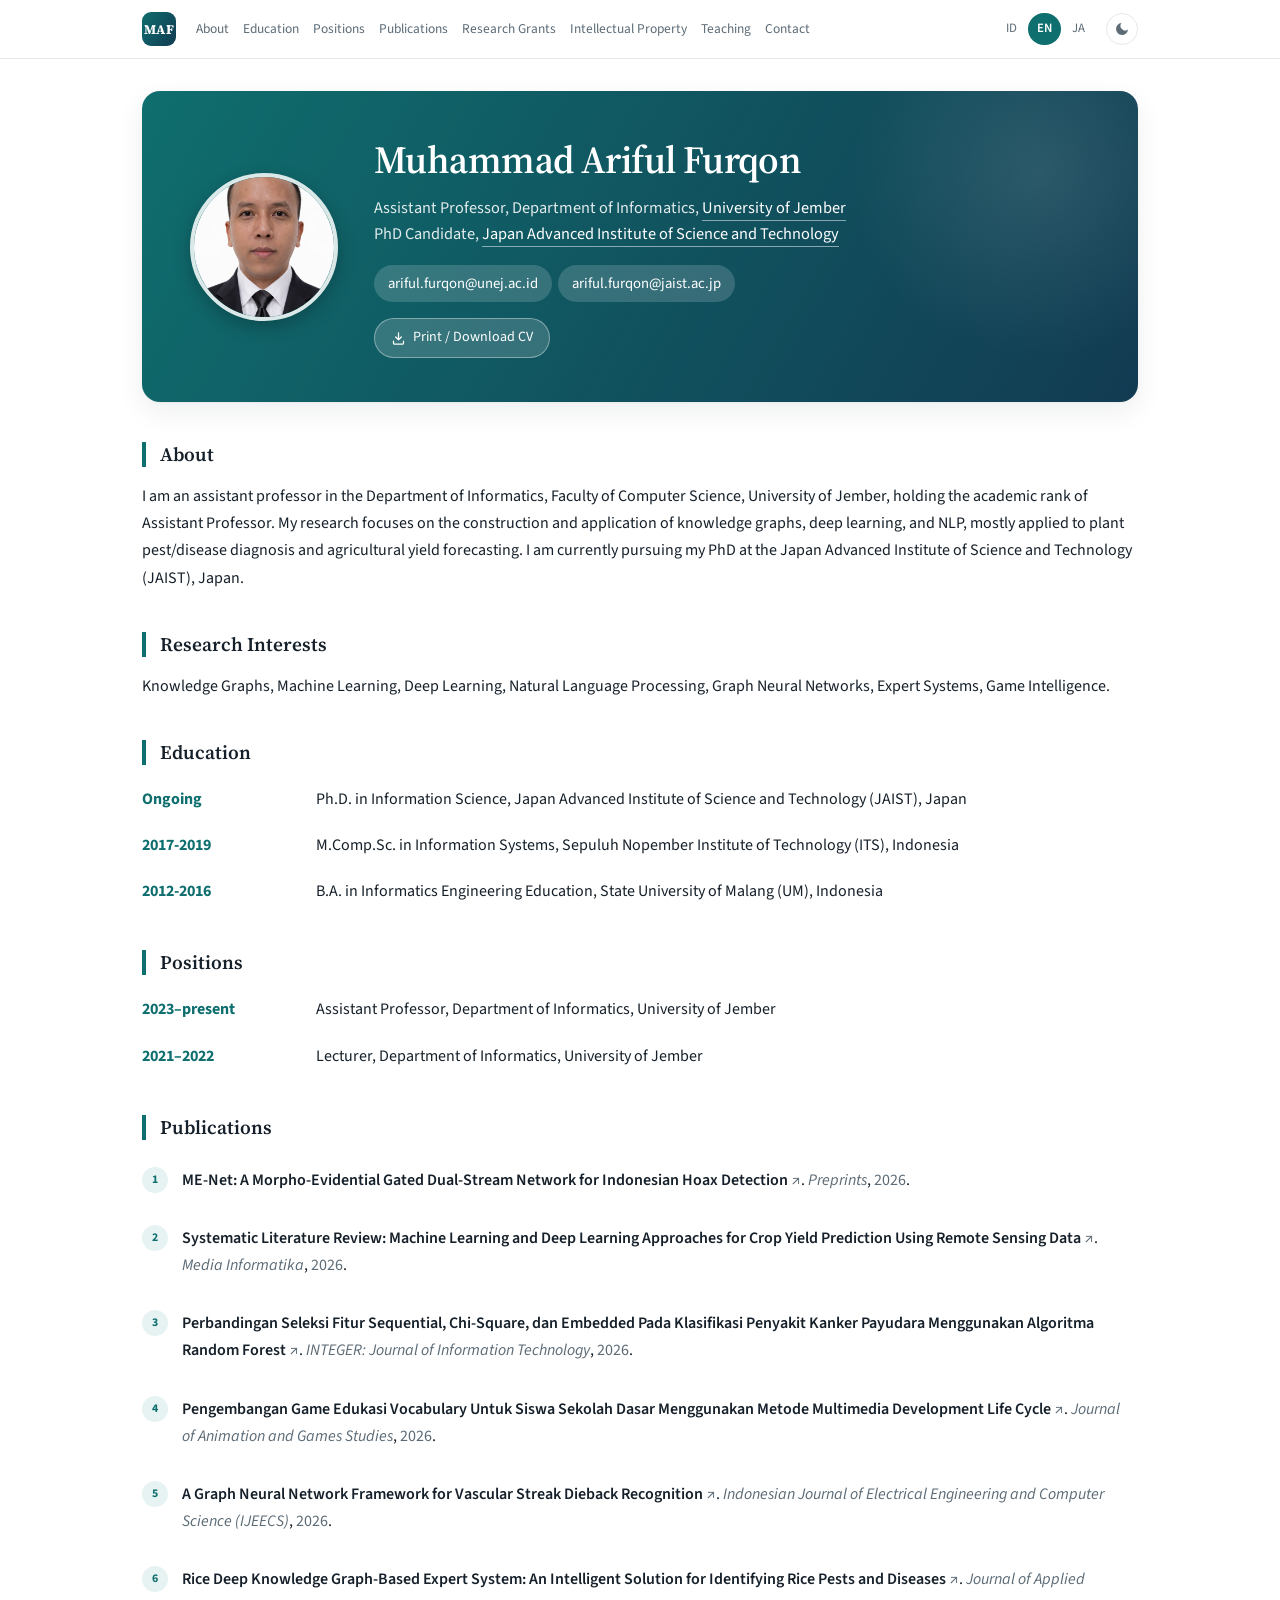
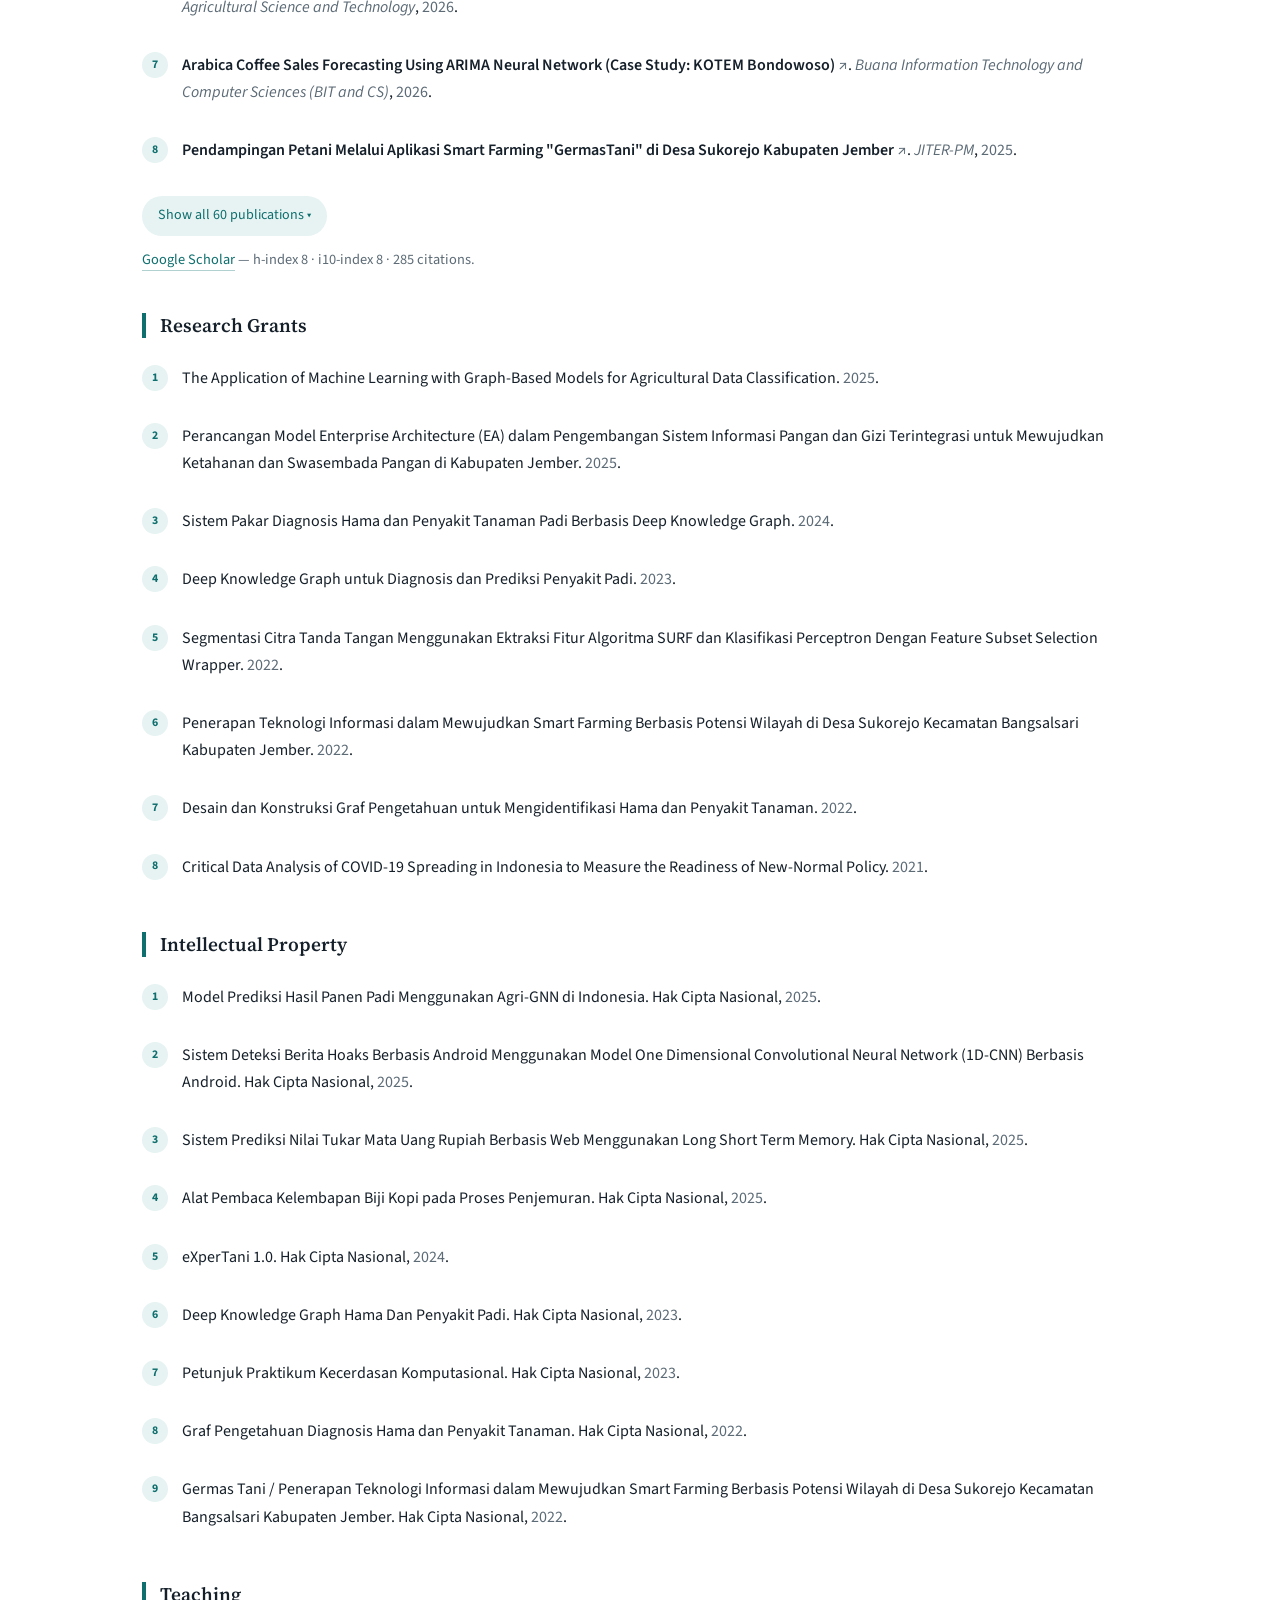
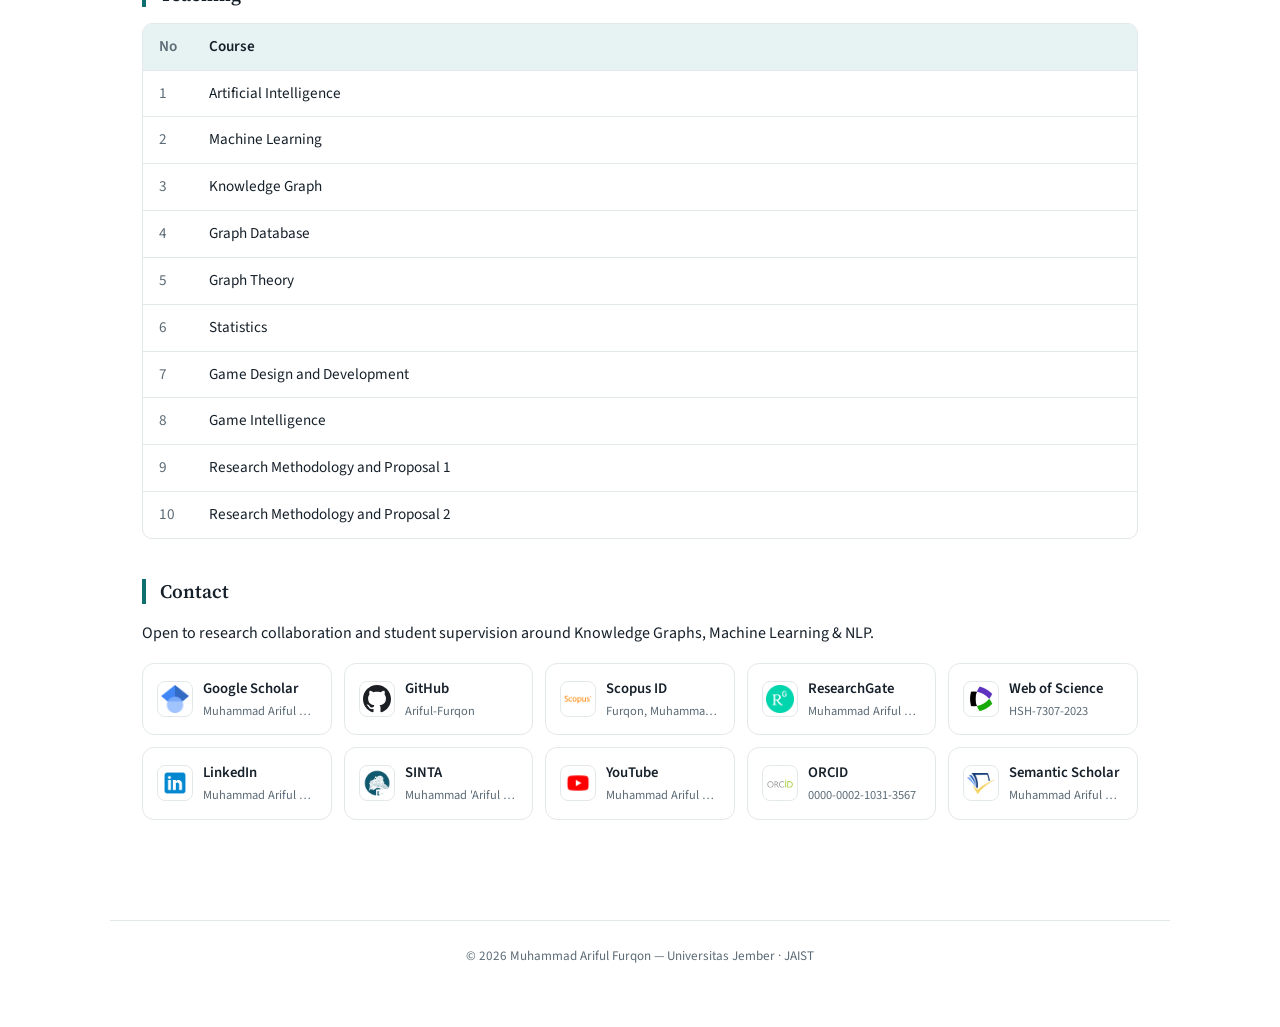
==== commit a4b06031: "CV Print" ====
--- a/en/index.html
+++ b/en/index.html
@@ -42,7 +42,7 @@
     <link rel="preconnect" href="https://fonts.googleapis.com" />
     <link rel="preconnect" href="https://fonts.gstatic.com" crossorigin />
     <link href="https://fonts.googleapis.com/css2?family=Source+Sans+3:wght@400;500;600;700&family=Source+Serif+4:wght@500;600;700&display=swap" rel="stylesheet" />
-    <link rel="stylesheet" href="/style.css?v=22" />
+    <link rel="stylesheet" href="/style.css?v=24" />
     <script>
       (function () {
         try {
@@ -1251,6 +1251,9 @@
           </p>
           <p class="links">
             <a href="mailto:ariful.furqon@unej.ac.id">ariful.furqon@unej.ac.id</a><span class="sep">·</span><a href="mailto:ariful.furqon@jaist.ac.jp">ariful.furqon@jaist.ac.jp</a>
+          </p>
+          <p class="header-actions">
+            <button type="button" class="cv-print" id="cv-print"><svg viewBox="0 0 24 24" aria-hidden="true"><path d="M12 3v11m0 0 4.5-4.5M12 14l-4.5-4.5M4 16v3a2 2 0 0 0 2 2h12a2 2 0 0 0 2-2v-3" /></svg><span data-i18n="cv_print">Print / Download CV</span></button>
           </p>
         </div>
       </header>
@@ -1455,7 +1458,8 @@
 
     <footer>
       <div>© <span id="year"></span> Muhammad Ariful Furqon — Universitas Jember · JAIST</div>
+      <div class="print-url">https://ariful-furqon.github.io/en/</div>
     </footer>
-    <script src="/script.js?v=17"></script>
+    <script src="/script.js?v=18"></script>
   </body>
 </html>
--- a/style.css
+++ b/style.css
@@ -153,6 +153,22 @@
 .links a { color: #fff; border: none; background: rgba(255, 255, 255, .16); padding: 6px 14px; border-radius: 999px; margin: 2px 6px 2px 0; display: inline-block; }
 .links a:hover { background: rgba(255, 255, 255, .3); color: #fff; }
 .links span.sep { display: none; }
+.header-actions { margin: 14px 0 0; }
+.cv-print {
+  font: inherit; font-size: .88rem;
+  display: inline-flex; align-items: center; gap: 7px;
+  color: #fff; background: rgba(255, 255, 255, .16);
+  border: 1px solid rgba(255, 255, 255, .38);
+  padding: 7px 16px; border-radius: 999px; cursor: pointer;
+  transition: background .15s ease, border-color .15s ease;
+}
+.cv-print svg {
+  width: 15px; height: 15px; flex-shrink: 0;
+  fill: none; stroke: currentColor; stroke-width: 2;
+  stroke-linecap: round; stroke-linejoin: round;
+}
+.cv-print:hover { background: rgba(255, 255, 255, .3); border-color: #fff; }
+.print-url { display: none; }
 
 /* Sections */
 section { margin-bottom: 40px; }
@@ -293,3 +309,100 @@
   .plain-list .yr { min-width: auto; }
   .pub-list li, .grant-list li { padding-left: 34px; }
 }
+
+/* ---------------------------------------------------------------------------
+   Print / "Save as PDF": the page doubles as the CV, so no separate PDF file
+   has to be kept in sync. Colors are forced back to the light palette because
+   the dark theme is unreadable on paper.
+   --------------------------------------------------------------------------- */
+@media print {
+  @page { margin: 14mm 13mm 16mm; }
+
+  :root, :root[data-theme="dark"] {
+    --ink: #111111;
+    --muted: #444444;
+    --line: #bbbbbb;
+    --link: #111111;
+    --accent: #111111;
+    --accent-soft: transparent;
+    --paper: #ffffff;
+    --shadow: none;
+    color-scheme: light;
+  }
+  html { scroll-behavior: auto; }
+  body { font-size: 10.5pt; line-height: 1.45; background: #fff; color: #111; }
+  .page, footer { max-width: none; margin: 0; padding: 0; }
+
+  /* Interactive chrome has no meaning on paper. */
+  .site-nav, .theme-toggle, .lang-toggle, .list-toggle, .header-actions,
+  .profile-link-card .badge, header::after { display: none !important; }
+
+  /* Flatten the hero into a plain CV masthead. */
+  header {
+    display: flex; gap: 18px; align-items: flex-start;
+    background: none; box-shadow: none; border-radius: 0;
+    padding: 0 0 12px; margin-bottom: 18px;
+    border-bottom: 1.5pt solid #111;
+  }
+  .avatar {
+    width: 26mm; height: 26mm; border: none; box-shadow: none;
+  }
+  header h1 { color: #111; font-size: 20pt; margin-bottom: 4px; }
+  :root[lang="ja"] .name-ja { color: #444; margin: 0 0 6px; }
+  .affil { color: #111; font-size: 10.5pt; margin-bottom: 6px; }
+  .affil a, .links a, a { color: #111; border: none; background: none; }
+  .links { font-size: 10pt; }
+  .links a { padding: 0; margin: 0; }
+  .links span.sep { display: inline; margin: 0 6px; color: #444; }
+
+  section { margin-bottom: 16px; }
+  section h2 {
+    font-size: 12pt; margin-bottom: 8px;
+    padding-left: 0; border-left: none;
+    border-bottom: .75pt solid #111; padding-bottom: 3px;
+    break-after: avoid; page-break-after: avoid;
+  }
+
+  /* Numbered entries become plain "n." markers — no filled circles to print. */
+  .pub-list li, .grant-list li {
+    padding: 2px 0 2px 26px; border-radius: 0; break-inside: avoid; page-break-inside: avoid;
+  }
+  .pub-list li::before, .grant-list li::before {
+    content: counter(item) ".";
+    background: none; color: #111; font-weight: 600;
+    width: 22px; height: auto; top: 2px;
+    display: block; text-align: right;
+  }
+  .pub-list li:hover, .grant-list li:hover, .teaching-table tbody tr:hover { background: none; }
+  .pub-list li > a:first-child::after { content: none; }
+
+  /* The publication list is collapsed on screen; a CV needs all of it. */
+  .pub-list.collapsed li:nth-child(n+9) { display: list-item; }
+
+  .plain-list li { padding: 2px 0; break-inside: avoid; page-break-inside: avoid; }
+  .plain-list .yr { color: #111; min-width: 130px; }
+
+  .table-wrap { border: none; border-radius: 0; overflow: visible; }
+  .teaching-table { font-size: 10pt; }
+  .teaching-table th { background: none; border-bottom: .75pt solid #111; }
+  .teaching-table th, .teaching-table td { padding: 3px 10px 3px 0; }
+
+  /* Profile links: keep the destination readable, drop the card styling. */
+  .profile-links-grid {
+    display: block; margin-top: 8px; columns: 2; column-gap: 24px;
+  }
+  .profile-link-card {
+    display: block; border: none; border-radius: 0; padding: 1px 0;
+    box-shadow: none; transform: none; break-inside: avoid;
+  }
+  .profile-link-text { display: block; }
+  .profile-link-text strong { font-size: 10pt; }
+  .profile-link-text strong::after { content: ": "; font-weight: 400; }
+  .profile-link-url { display: inline; white-space: normal; color: #444; font-size: 10pt; }
+
+  footer {
+    border-top: .75pt solid #bbb; margin-top: 16px; padding-top: 8px;
+    font-size: 8.5pt; color: #444; text-align: left;
+  }
+  .print-url { display: block; }
+}
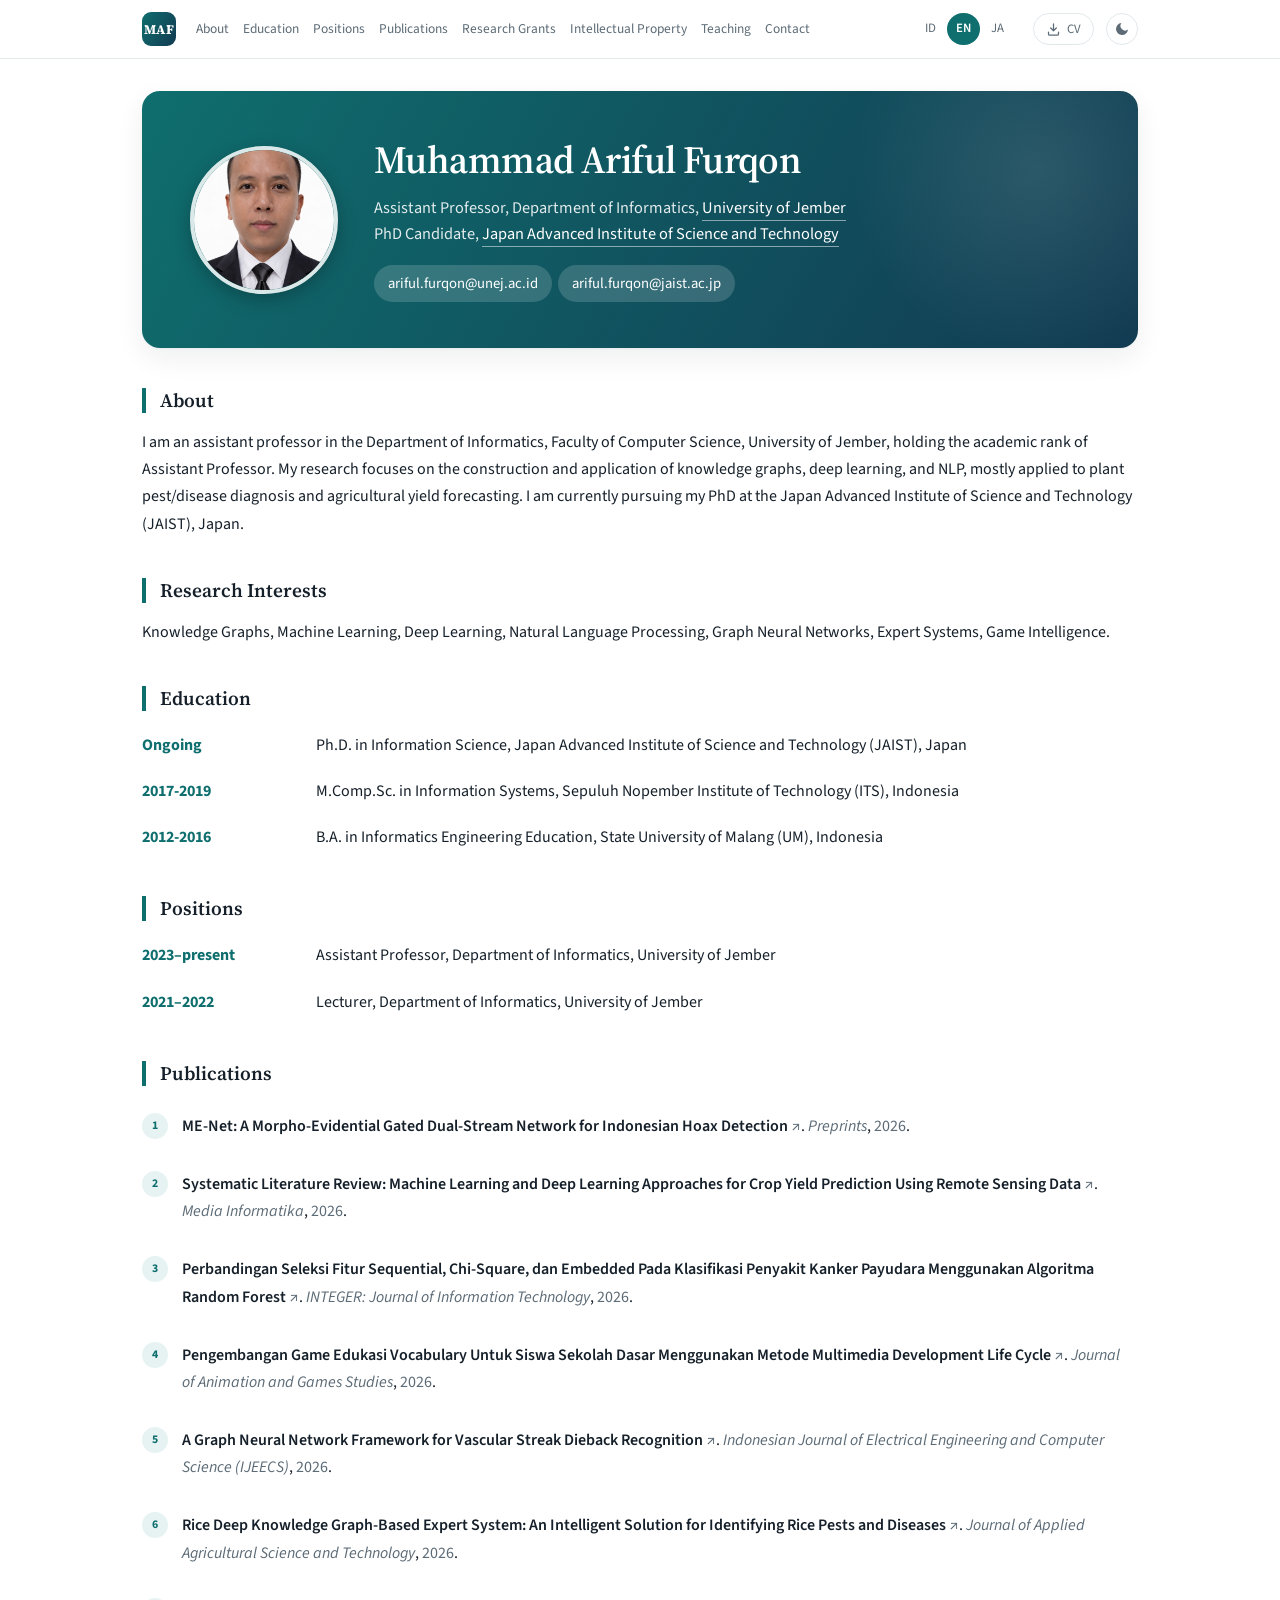
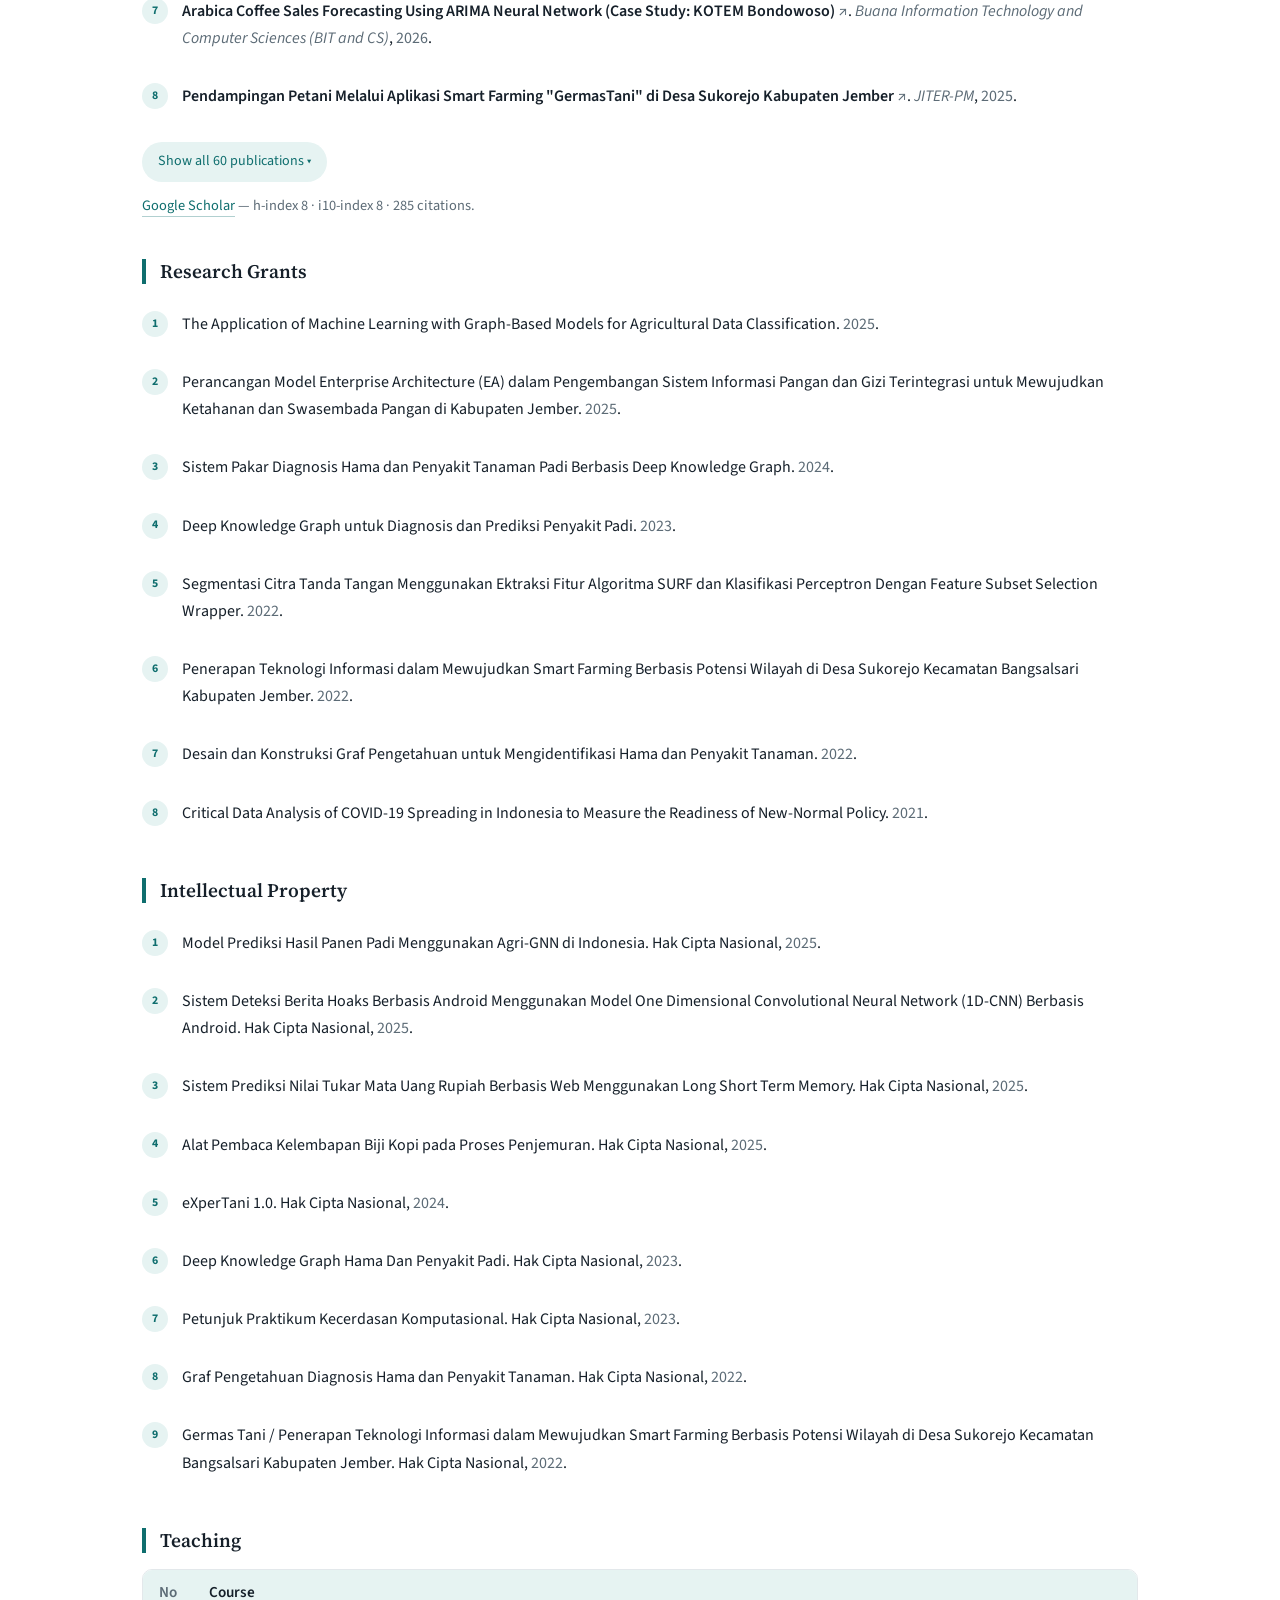
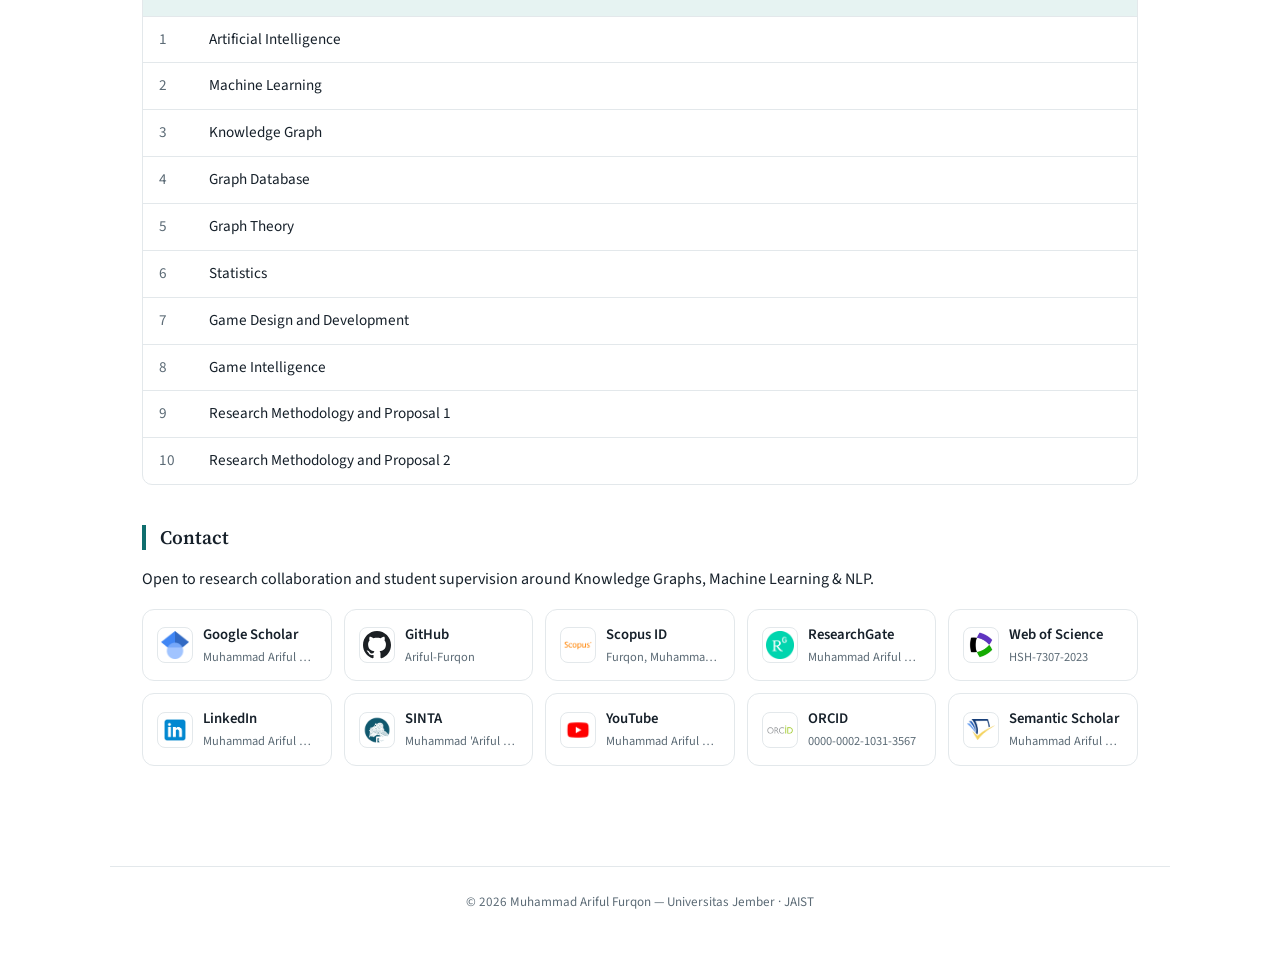
==== commit 47ae8db4: "accesibilty" ====
--- a/en/index.html
+++ b/en/index.html
@@ -42,7 +42,7 @@
     <link rel="preconnect" href="https://fonts.googleapis.com" />
     <link rel="preconnect" href="https://fonts.gstatic.com" crossorigin />
     <link href="https://fonts.googleapis.com/css2?family=Source+Sans+3:wght@400;500;600;700&family=Source+Serif+4:wght@500;600;700&display=swap" rel="stylesheet" />
-    <link rel="stylesheet" href="/style.css?v=24" />
+    <link rel="stylesheet" href="/style.css?v=27" />
     <script>
       (function () {
         try {
@@ -1217,23 +1217,25 @@
     </script>
   </head>
   <body>
-    <nav class="site-nav">
+    <a class="skip-link" href="#main" data-i18n="skip_link">Skip to main content</a>
+    <nav class="site-nav" aria-label="Main">
       <div class="nav-inner">
         <a class="nav-logo" href="/en/" aria-label="Muhammad Ariful Furqon">MAF</a>
-        <div class="nav-links">
-          <a href="#about" data-i18n="h_about">About</a>
-          <a href="#education" data-i18n="h_education">Education</a>
-          <a href="#positions" data-i18n="h_positions">Positions</a>
-          <a href="#publications" data-i18n="h_publications">Publications</a>
-          <a href="#grants" data-i18n="h_grants">Research Grants</a>
-          <a href="#patents" data-i18n="h_patents">Intellectual Property</a>
-          <a href="#teaching" data-i18n="h_teaching">Teaching</a>
-          <a href="#contact" data-i18n="h_contact">Contact</a>
+        <ul class="nav-links">
+          <li><a href="#about" data-i18n="h_about">About</a></li>
+          <li><a href="#education" data-i18n="h_education">Education</a></li>
+          <li><a href="#positions" data-i18n="h_positions">Positions</a></li>
+          <li><a href="#publications" data-i18n="h_publications">Publications</a></li>
+          <li><a href="#grants" data-i18n="h_grants">Research Grants</a></li>
+          <li><a href="#patents" data-i18n="h_patents">Intellectual Property</a></li>
+          <li><a href="#teaching" data-i18n="h_teaching">Teaching</a></li>
+          <li><a href="#contact" data-i18n="h_contact">Contact</a></li>
+        </ul>
+        <div class="lang-toggle" role="group" aria-label="Language">
+          <a href="/" data-lang="id" hreflang="id" lang="id">ID</a><a href="/en/" data-lang="en" hreflang="en" lang="en" class="active" aria-current="page">EN</a><a href="/ja/" data-lang="ja" hreflang="ja" lang="ja">JA</a>
         </div>
-        <div class="lang-toggle" role="group" aria-label="Language">
-          <a href="/" data-lang="id" hreflang="id" lang="id">ID</a><a href="/en/" data-lang="en" hreflang="en" lang="en" class="active">EN</a><a href="/ja/" data-lang="ja" hreflang="ja" lang="ja">JA</a>
-        </div>
-        <button type="button" class="theme-toggle" id="theme-toggle" aria-label="Toggle dark/light theme" title="Toggle dark/light theme">
+        <button type="button" class="cv-print" id="cv-print" aria-label="Print / Download CV (PDF)" title="Print / Download CV (PDF)"><svg viewBox="0 0 24 24" aria-hidden="true"><path d="M12 3v11m0 0 4.5-4.5M12 14l-4.5-4.5M4 16v3a2 2 0 0 0 2 2h12a2 2 0 0 0 2-2v-3" /></svg><span class="cv-print-label" data-i18n="cv_print">CV</span></button>
+        <button type="button" class="theme-toggle" id="theme-toggle" aria-pressed="false" aria-label="Toggle dark/light theme" title="Toggle dark/light theme">
           <svg class="icon-moon" viewBox="0 0 24 24" aria-hidden="true"><path d="M21 12.8A9 9 0 1 1 11.2 3a7 7 0 0 0 9.8 9.8z" /></svg>
           <svg class="icon-sun" viewBox="0 0 24 24" aria-hidden="true"><path d="M12 17a5 5 0 1 1 0-10 5 5 0 0 1 0 10zm0-15 1.8 3h-3.6L12 2zm0 20-1.8-3h3.6L12 22zM2 12l3-1.8v3.6L2 12zm20 0-3 1.8v-3.6l3 1.8zM4.9 4.9l3.4.6-2.1 2.7-1.3-3.3zm14.2 14.2-3.4-.6 2.1-2.7 1.3 3.3zM19.1 4.9l-1.3 3.3-2.1-2.7 3.4-.6zM4.9 19.1l1.3-3.3 2.1 2.7-3.4.6z" /></svg>
         </button>
@@ -1251,9 +1253,6 @@
           </p>
           <p class="links">
             <a href="mailto:ariful.furqon@unej.ac.id">ariful.furqon@unej.ac.id</a><span class="sep">·</span><a href="mailto:ariful.furqon@jaist.ac.jp">ariful.furqon@jaist.ac.jp</a>
-          </p>
-          <p class="header-actions">
-            <button type="button" class="cv-print" id="cv-print"><svg viewBox="0 0 24 24" aria-hidden="true"><path d="M12 3v11m0 0 4.5-4.5M12 14l-4.5-4.5M4 16v3a2 2 0 0 0 2 2h12a2 2 0 0 0 2-2v-3" /></svg><span data-i18n="cv_print">Print / Download CV</span></button>
           </p>
         </div>
       </header>
@@ -1460,6 +1459,6 @@
       <div>© <span id="year"></span> Muhammad Ariful Furqon — Universitas Jember · JAIST</div>
       <div class="print-url">https://ariful-furqon.github.io/en/</div>
     </footer>
-    <script src="/script.js?v=18"></script>
+    <script src="/script.js?v=19"></script>
   </body>
 </html>
--- a/style.css
+++ b/style.css
@@ -49,6 +49,19 @@
 
 a { color: var(--link); text-decoration: none; border-bottom: 1px solid rgba(15, 110, 110, .32); transition: color .15s ease, border-color .15s ease; }
 a:hover { color: var(--link-hover); border-color: var(--link-hover); }
+
+/* Keyboard focus: one visible ring everywhere. Inside the dark hero the ring
+   turns white so it stays visible against the gradient. */
+:focus-visible { outline: 2px solid var(--link); outline-offset: 2px; border-radius: 4px; }
+header a:focus-visible, header button:focus-visible { outline-color: #fff; outline-offset: 3px; }
+
+.skip-link {
+  position: fixed; left: 12px; top: -60px; z-index: 200;
+  background: var(--accent); color: var(--on-accent); border: none;
+  padding: 10px 18px; border-radius: 0 0 10px 10px; font-size: .9rem;
+  transition: top .15s ease;
+}
+.skip-link:focus { top: 0; color: var(--on-accent); }
 h1, h2, h3 {
   font-family: "Source Serif 4", Georgia, "Times New Roman", serif;
   font-weight: 600;
@@ -85,7 +98,9 @@
 .nav-links {
   display: flex; flex-wrap: wrap; gap: 8px 14px;
   flex: 1;
-}
+  list-style: none; padding-left: 0; margin: 0;
+}
+.nav-links li { margin-bottom: 0; }
 .nav-links a {
   color: var(--muted); border: none; font-size: .84rem;
   white-space: nowrap; padding: 4px 0;
@@ -153,21 +168,20 @@
 .links a { color: #fff; border: none; background: rgba(255, 255, 255, .16); padding: 6px 14px; border-radius: 999px; margin: 2px 6px 2px 0; display: inline-block; }
 .links a:hover { background: rgba(255, 255, 255, .3); color: #fff; }
 .links span.sep { display: none; }
-.header-actions { margin: 14px 0 0; }
 .cv-print {
-  font: inherit; font-size: .88rem;
-  display: inline-flex; align-items: center; gap: 7px;
-  color: #fff; background: rgba(255, 255, 255, .16);
-  border: 1px solid rgba(255, 255, 255, .38);
-  padding: 7px 16px; border-radius: 999px; cursor: pointer;
-  transition: background .15s ease, border-color .15s ease;
+  font: inherit; font-size: .8rem;
+  display: inline-flex; align-items: center; gap: 6px; flex-shrink: 0;
+  height: 32px; padding: 0 12px;
+  background: none; border: 1px solid var(--line); border-radius: 999px;
+  color: var(--muted); cursor: pointer; line-height: 1;
+  transition: background .15s ease, color .15s ease, border-color .15s ease;
 }
 .cv-print svg {
   width: 15px; height: 15px; flex-shrink: 0;
   fill: none; stroke: currentColor; stroke-width: 2;
   stroke-linecap: round; stroke-linejoin: round;
 }
-.cv-print:hover { background: rgba(255, 255, 255, .3); border-color: #fff; }
+.cv-print:hover { background: var(--accent-soft); color: var(--link); border-color: var(--accent); }
 .print-url { display: none; }
 
 /* Sections */
@@ -294,8 +308,10 @@
   .nav-inner { padding: 10px 16px; gap: 8px 12px; align-items: center; }
   .nav-logo { order: 1; }
   .lang-toggle { order: 2; margin-left: auto; }
+  .cv-print { order: 3; }
+  .theme-toggle { order: 4; }
   .nav-links {
-    order: 3; flex-basis: 100%;
+    order: 5; flex-basis: 100%;
     gap: 6px 14px; font-size: .82rem;
     justify-content: flex-start;
   }
@@ -315,6 +331,16 @@
    has to be kept in sync. Colors are forced back to the light palette because
    the dark theme is unreadable on paper.
    --------------------------------------------------------------------------- */
+@media (prefers-reduced-motion: reduce) {
+  html { scroll-behavior: auto; }
+  *, *::before, *::after {
+    animation-duration: .01ms !important;
+    animation-iteration-count: 1 !important;
+    transition-duration: .01ms !important;
+    scroll-behavior: auto !important;
+  }
+}
+
 @media print {
   @page { margin: 14mm 13mm 16mm; }
 
@@ -334,7 +360,7 @@
   .page, footer { max-width: none; margin: 0; padding: 0; }
 
   /* Interactive chrome has no meaning on paper. */
-  .site-nav, .theme-toggle, .lang-toggle, .list-toggle, .header-actions,
+  .skip-link, .site-nav, .theme-toggle, .lang-toggle, .list-toggle,
   .profile-link-card .badge, header::after { display: none !important; }
 
   /* Flatten the hero into a plain CV masthead. */
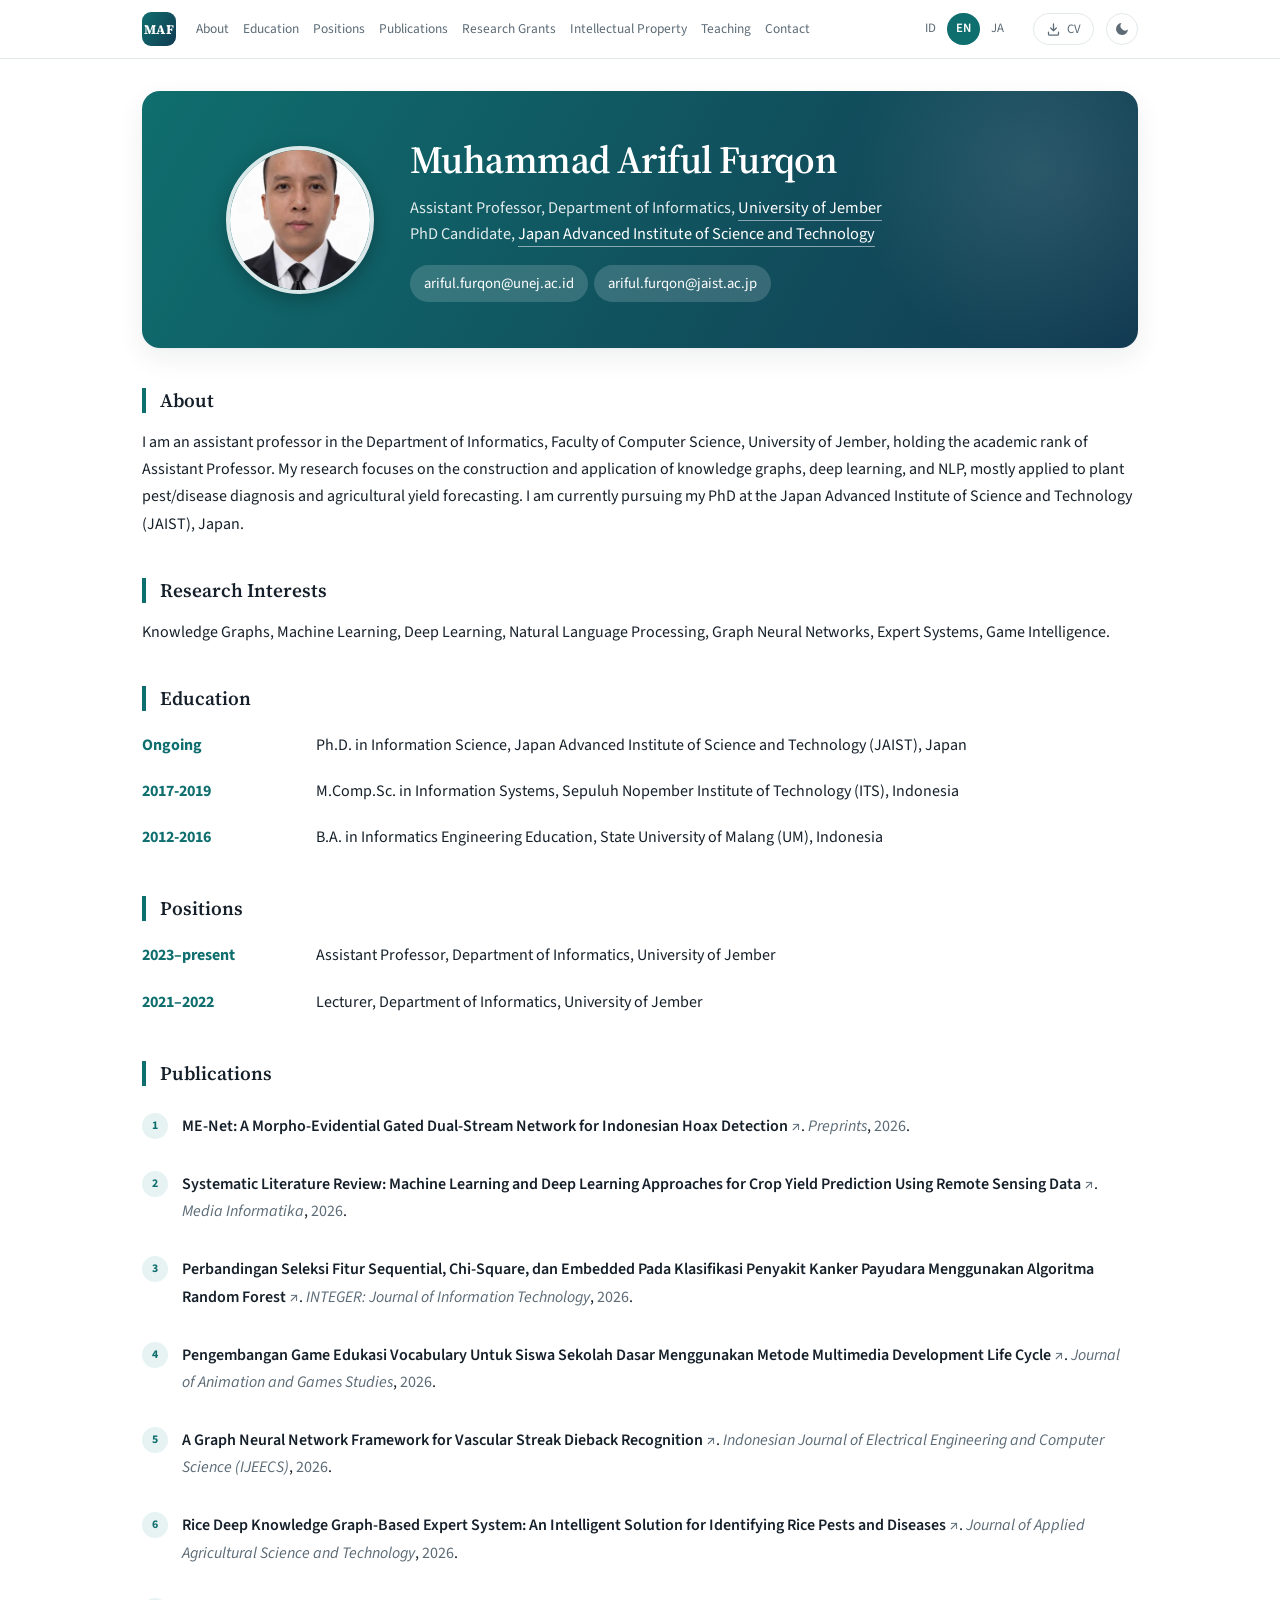
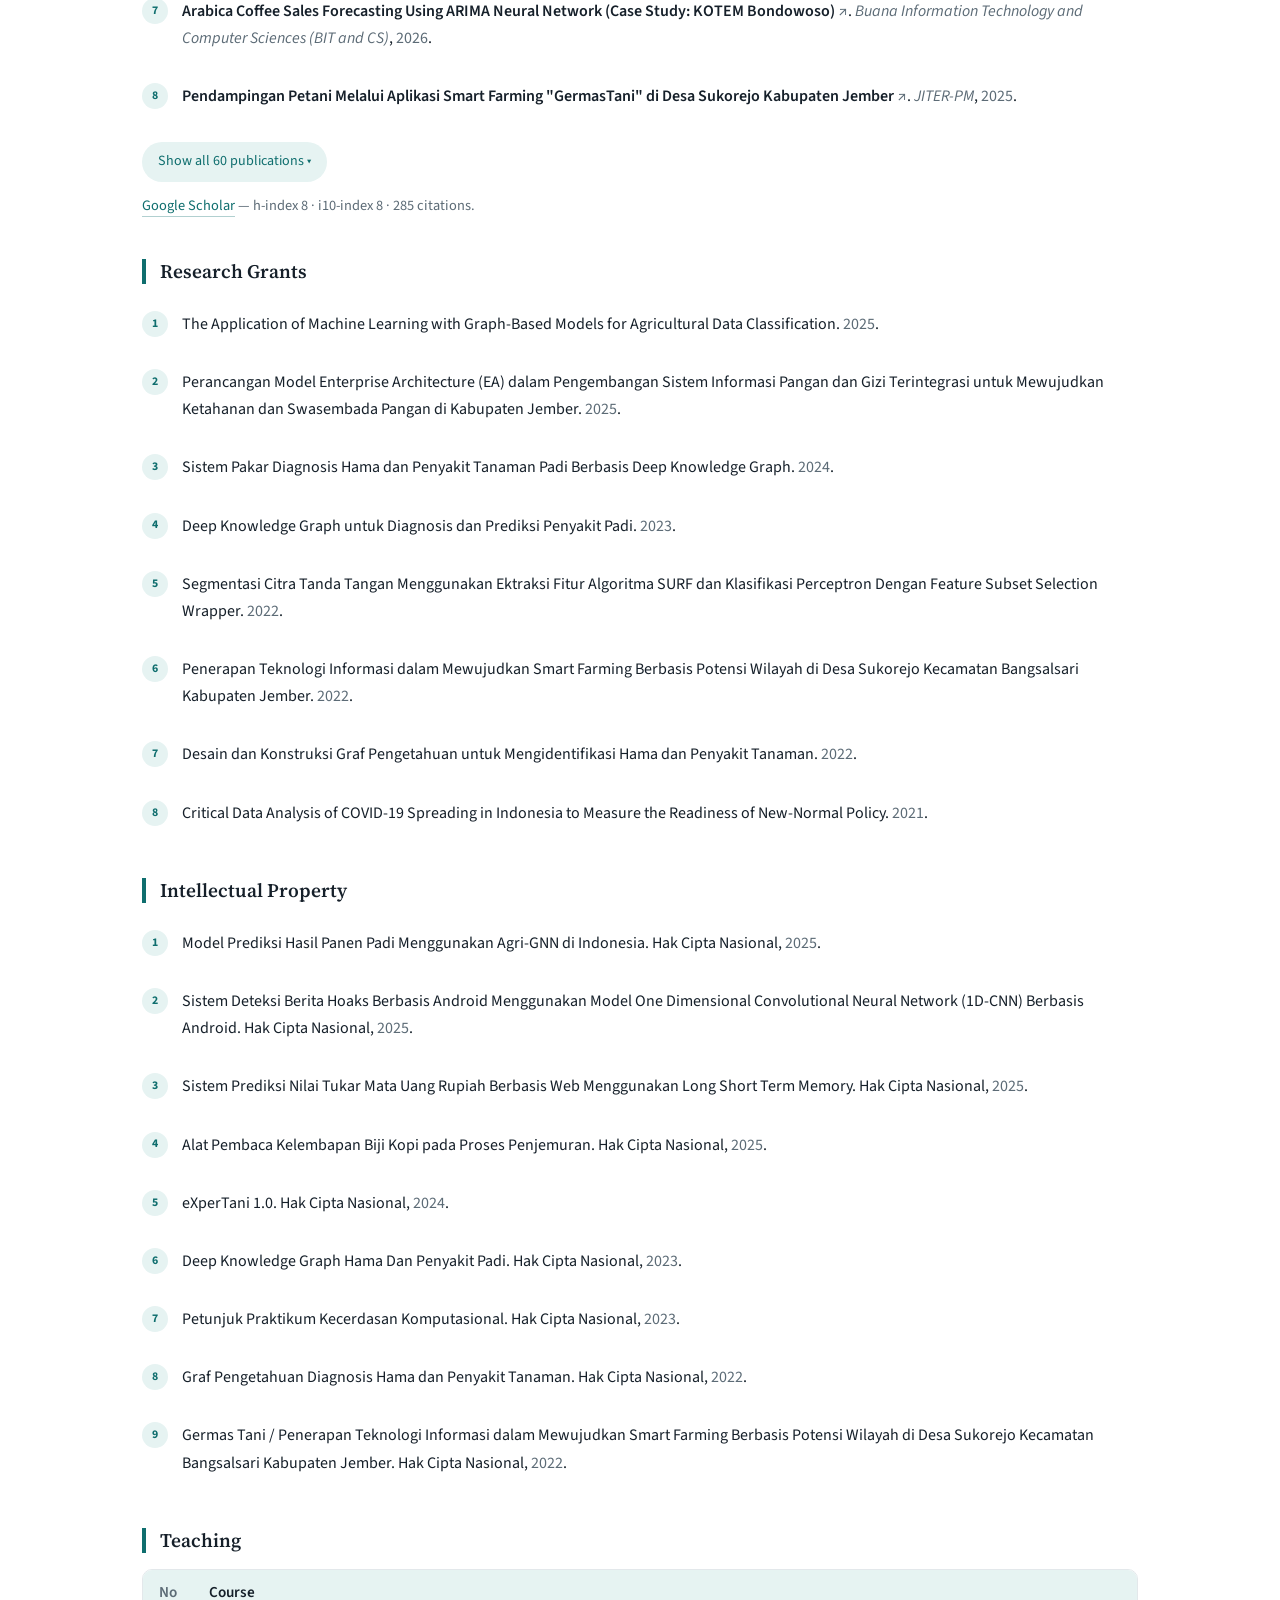
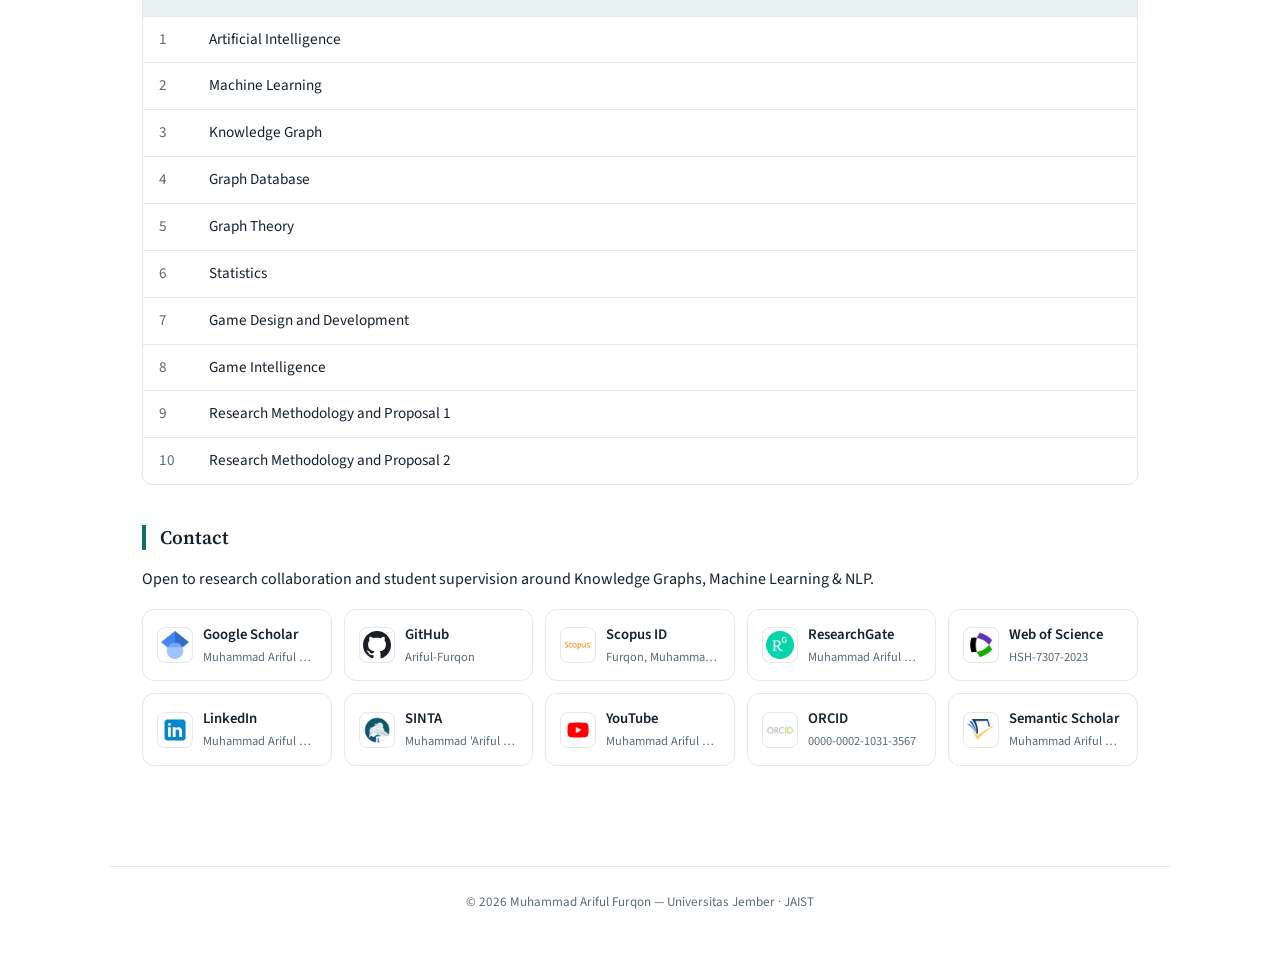
==== commit 75531d85: "optimize image" ====
--- a/en/index.html
+++ b/en/index.html
@@ -17,7 +17,7 @@
     <link rel="alternate" hreflang="ja" href="https://ariful-furqon.github.io/ja/" />
     <link rel="alternate" hreflang="x-default" href="https://ariful-furqon.github.io/" />
     <link rel="alternate" type="application/xml" title="Sitemap" href="https://ariful-furqon.github.io/sitemap.xml" />
-    <link rel="preload" as="image" href="/img/Photograph.jpeg" fetchpriority="high" />
+    <link rel="preload" as="image" href="/img/avatar.webp" type="image/webp" fetchpriority="high" />
     <meta property="og:type" content="profile" />
     <meta property="og:site_name" content="Muhammad Ariful Furqon" />
     <meta property="og:locale" content="en_US" />
@@ -42,7 +42,7 @@
     <link rel="preconnect" href="https://fonts.googleapis.com" />
     <link rel="preconnect" href="https://fonts.gstatic.com" crossorigin />
     <link href="https://fonts.googleapis.com/css2?family=Source+Sans+3:wght@400;500;600;700&family=Source+Serif+4:wght@500;600;700&display=swap" rel="stylesheet" />
-    <link rel="stylesheet" href="/style.css?v=27" />
+    <link rel="stylesheet" href="/style.css?v=28" />
     <script>
       (function () {
         try {
@@ -1243,7 +1243,10 @@
     </nav>
     <main class="page" id="main">
       <header>
-        <img class="avatar" src="/img/Photograph.jpeg" alt="Photo of Muhammad Ariful Furqon, informatics lecturer at the University of Jember" fetchpriority="high" decoding="async" width="148" height="148" />
+        <picture>
+          <source srcset="/img/avatar.webp" type="image/webp" />
+          <img class="avatar" src="/img/avatar.jpg" alt="Photo of Muhammad Ariful Furqon, informatics lecturer at the University of Jember" fetchpriority="high" decoding="async" width="148" height="148" />
+        </picture>
         <div>
           <h1>Muhammad Ariful Furqon</h1>
           <p class="name-ja" lang="ja" translate="no">ムハンマド・アリフル・フルコン</p>
--- a/style.css
+++ b/style.css
@@ -146,6 +146,8 @@
   background: radial-gradient(circle, rgba(255, 255, 255, .11), rgba(255, 255, 255, 0) 70%);
 }
 header > * { position: relative; z-index: 1; }
+/* <picture> must not become the flex item; the <img> inside it should be. */
+header picture { display: contents; }
 .avatar {
   width: 148px; height: 148px; border-radius: 50%; object-fit: cover;
   flex-shrink: 0; border: 4px solid rgba(255, 255, 255, .85);
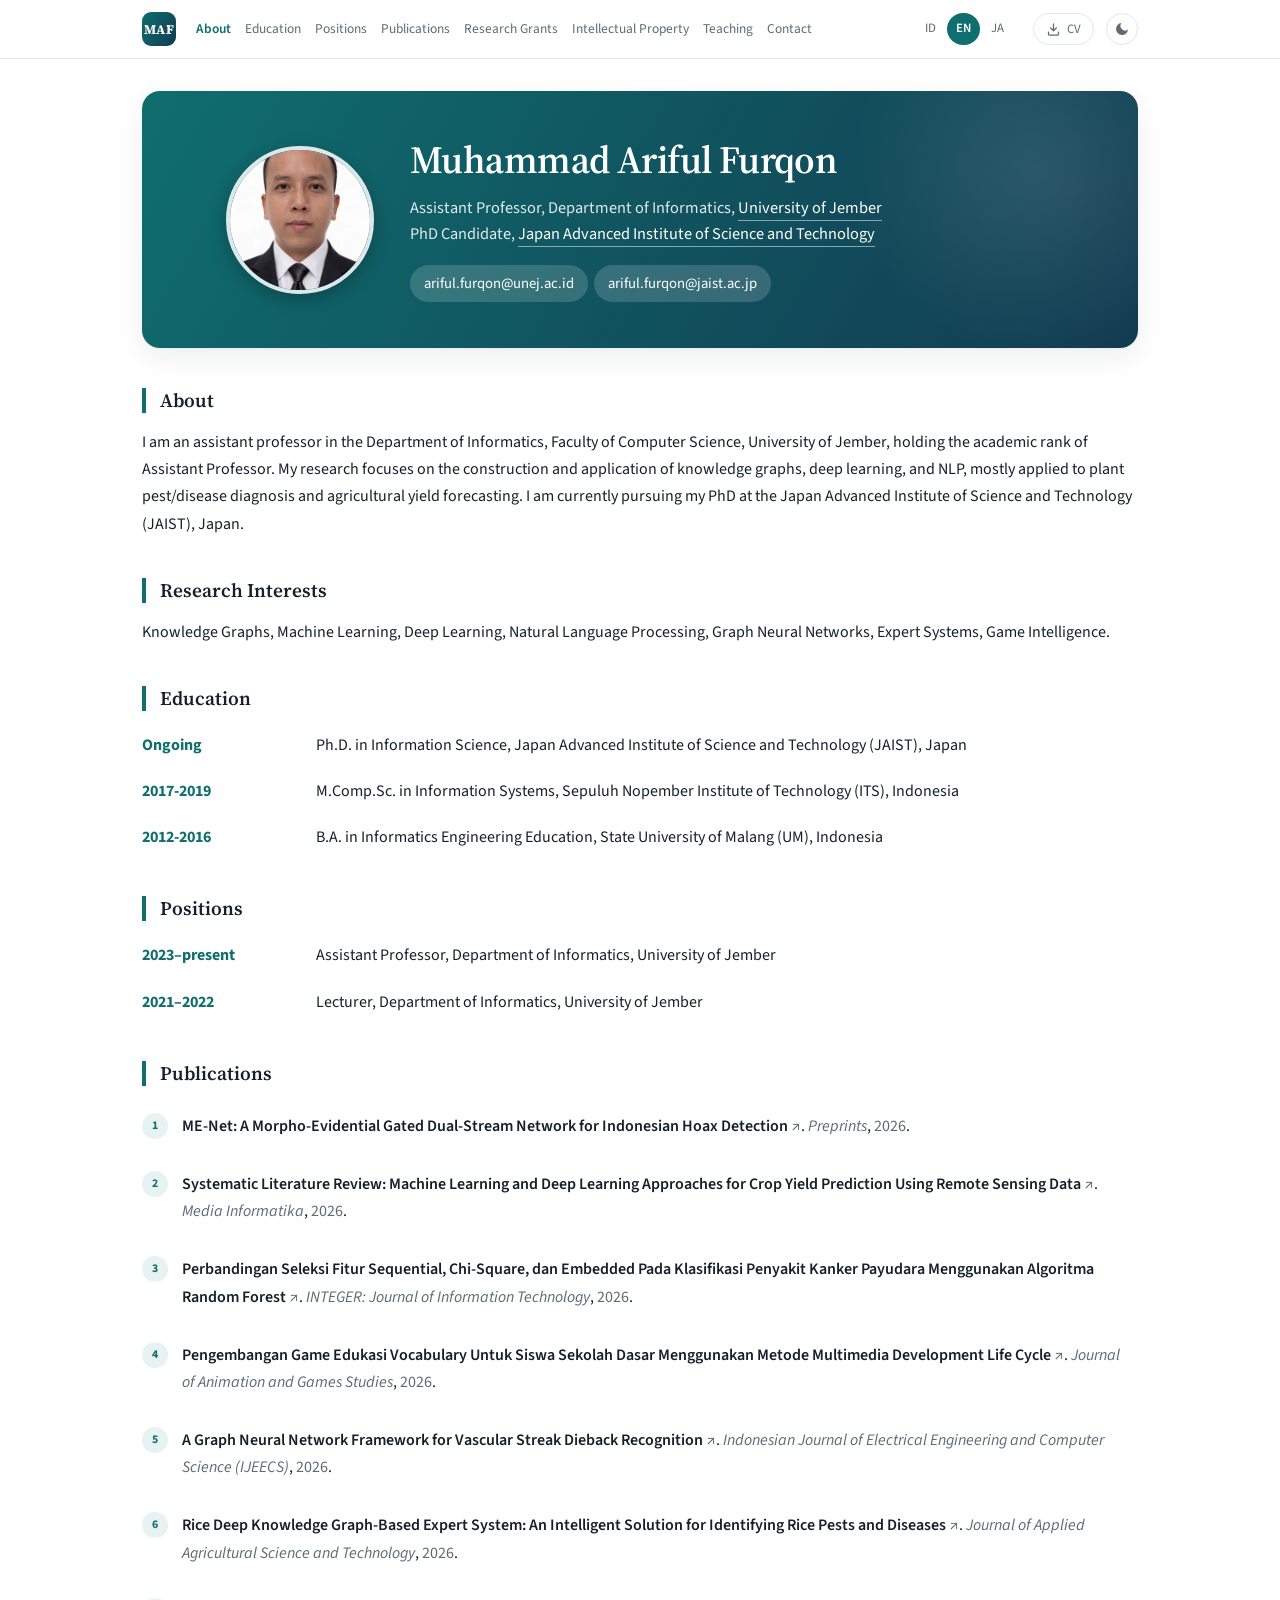
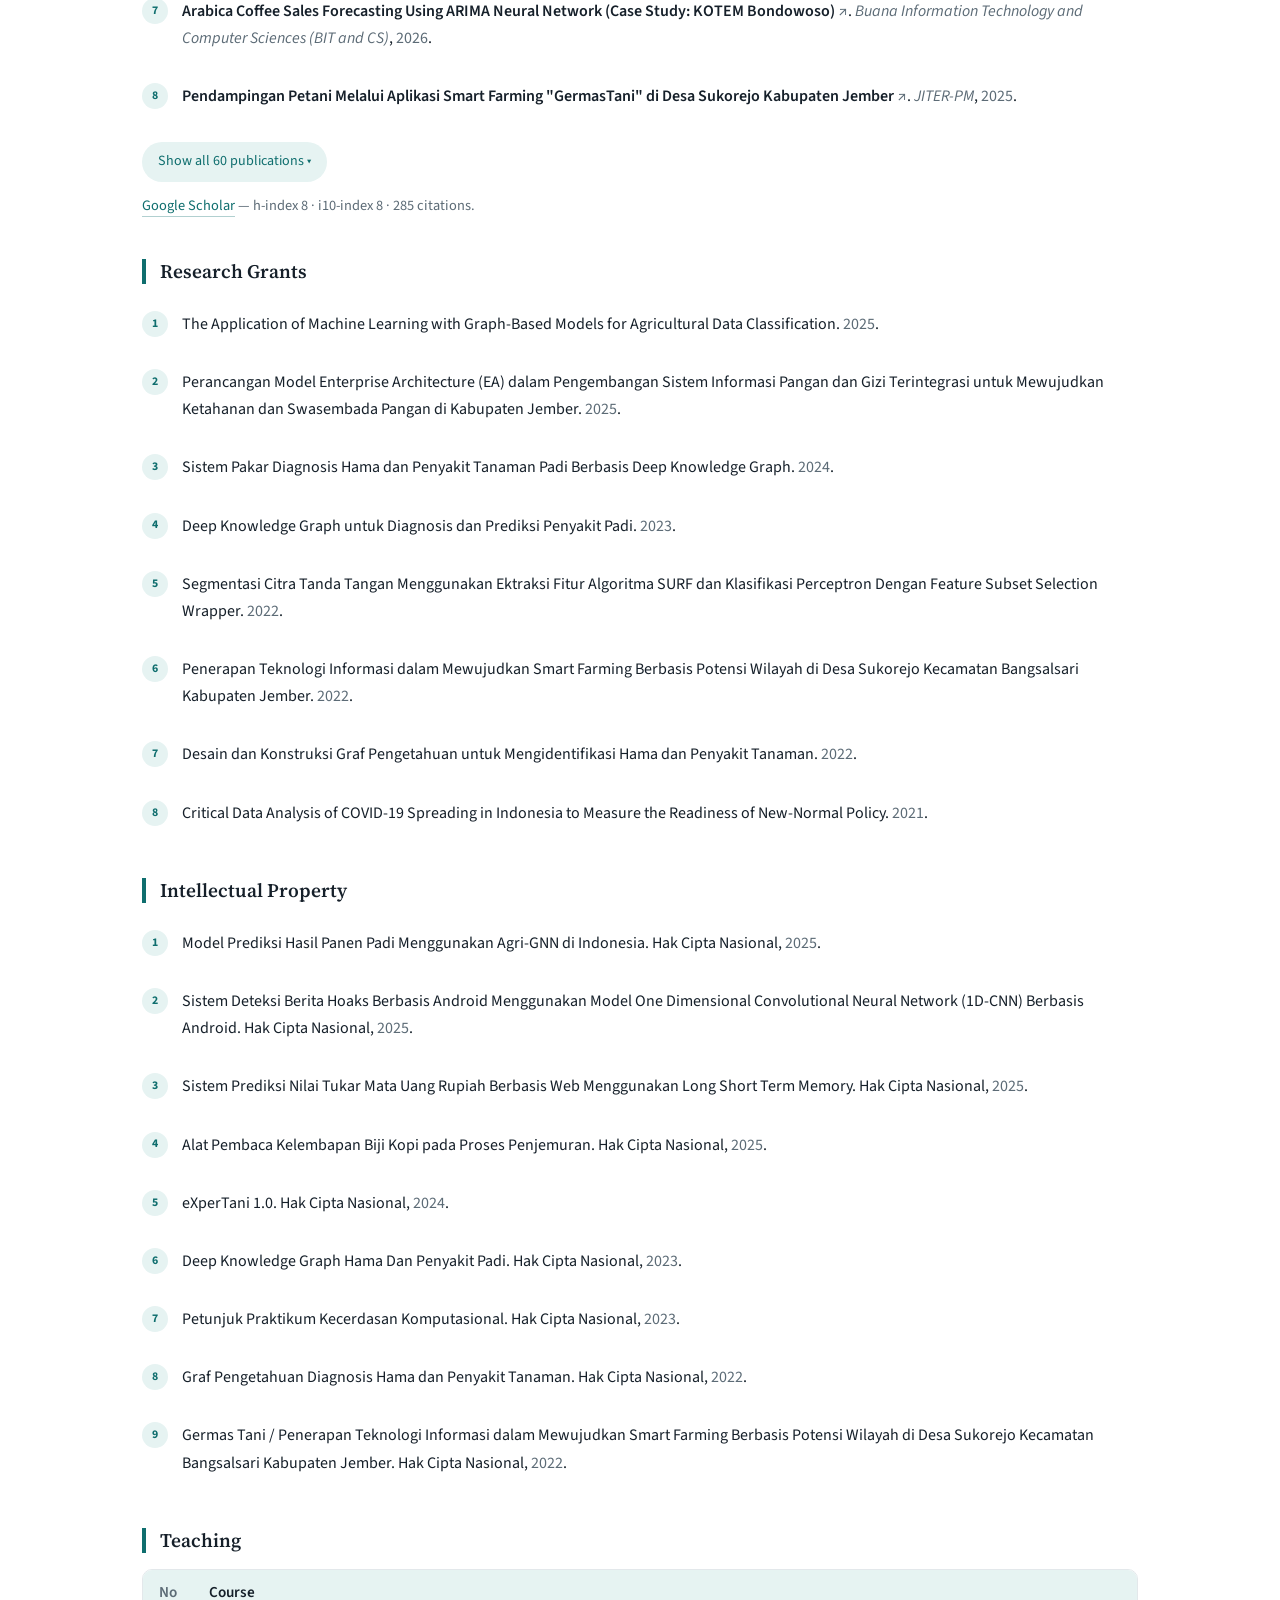
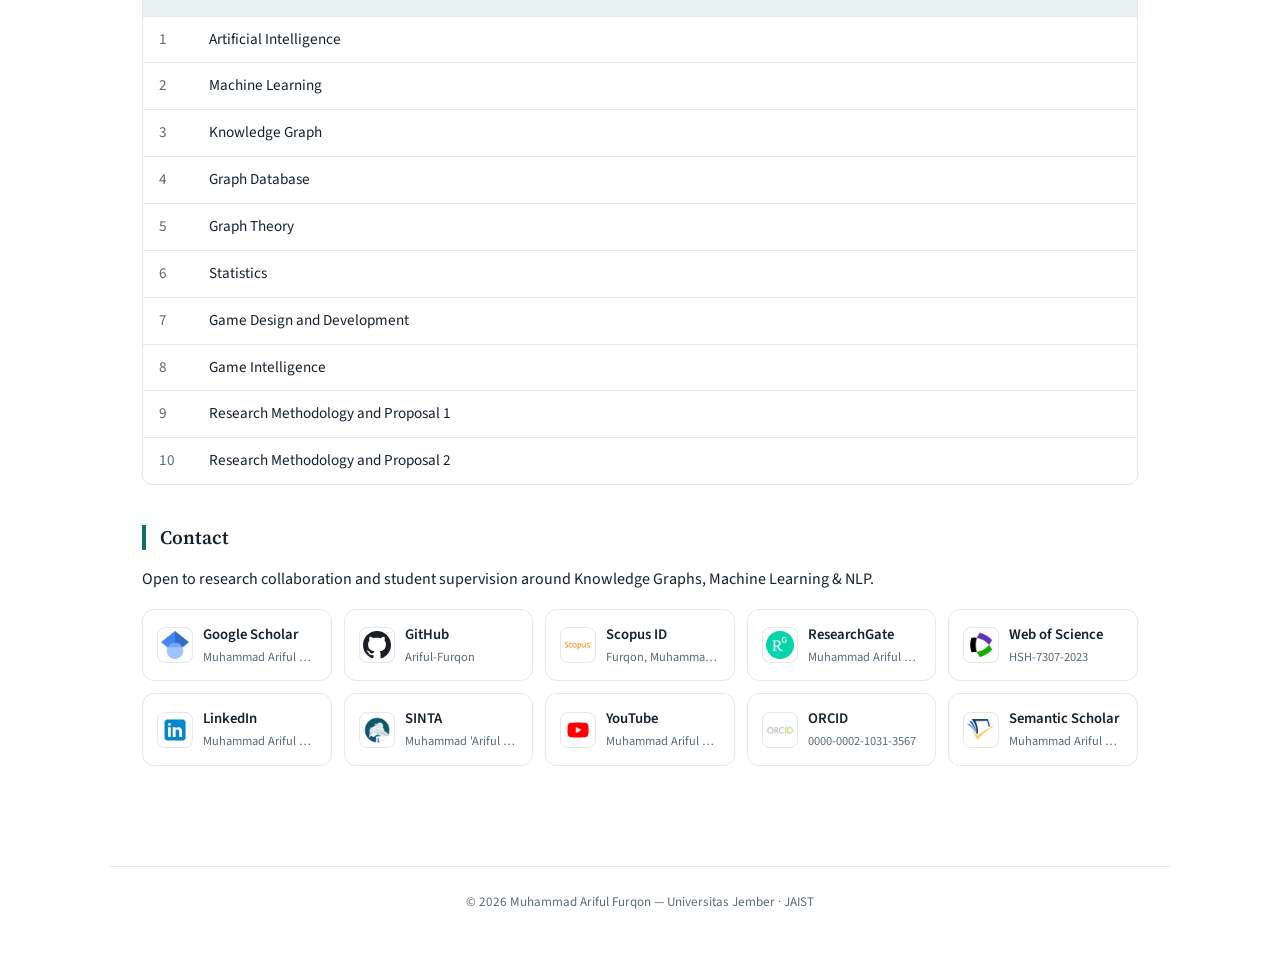
==== commit 66a1c748: "optimize page" ====
--- a/en/index.html
+++ b/en/index.html
@@ -11,6 +11,8 @@
     <meta name="theme-color" content="#0f6e6e" />
     <title>Muhammad Ariful Furqon — Informatics, University of Jember &amp; JAIST</title>
     <link rel="icon" type="image/svg+xml" href="data:image/svg+xml,%3Csvg xmlns='http://www.w3.org/2000/svg' viewBox='0 0 64 64'%3E%3Crect width='64' height='64' rx='14' fill='%230f6e6e'/%3E%3Ctext x='32' y='42' font-family='Georgia,serif' font-size='24' font-weight='700' fill='%23ffffff' text-anchor='middle'%3EMAF%3C/text%3E%3C/svg%3E" />
+    <link rel="apple-touch-icon" href="/img/apple-touch-icon.png" />
+    <link rel="manifest" href="/site.webmanifest" />
     <link rel="canonical" href="https://ariful-furqon.github.io/en/" />
     <link rel="alternate" hreflang="id" href="https://ariful-furqon.github.io/" />
     <link rel="alternate" hreflang="en" href="https://ariful-furqon.github.io/en/" />
@@ -42,7 +44,7 @@
     <link rel="preconnect" href="https://fonts.googleapis.com" />
     <link rel="preconnect" href="https://fonts.gstatic.com" crossorigin />
     <link href="https://fonts.googleapis.com/css2?family=Source+Sans+3:wght@400;500;600;700&family=Source+Serif+4:wght@500;600;700&display=swap" rel="stylesheet" />
-    <link rel="stylesheet" href="/style.css?v=28" />
+    <link rel="stylesheet" href="/style.css?v=29" />
     <script>
       (function () {
         try {
@@ -69,7 +71,7 @@
       "about": {
         "@id": "https://orcid.org/0000-0002-1031-3567"
       },
-      "dateModified": "2026-09-21",
+      "dateModified": "2026-09-22",
       "primaryImageOfPage": "https://ariful-furqon.github.io/img/Photograph.jpeg",
       "isPartOf": {
         "@id": "https://ariful-furqon.github.io/#website"
@@ -1462,6 +1464,6 @@
       <div>© <span id="year"></span> Muhammad Ariful Furqon — Universitas Jember · JAIST</div>
       <div class="print-url">https://ariful-furqon.github.io/en/</div>
     </footer>
-    <script src="/script.js?v=19"></script>
+    <script src="/script.js?v=20"></script>
   </body>
 </html>
--- a/style.css
+++ b/style.css
@@ -106,6 +106,7 @@
   white-space: nowrap; padding: 4px 0;
 }
 .nav-links a:hover { color: var(--link); }
+.nav-links a.is-current { color: var(--link); font-weight: 600; }
 
 /* Language toggle */
 .lang-toggle { display: flex; gap: 2px; flex-shrink: 0; }
@@ -293,6 +294,22 @@
 }
 footer a { color: var(--muted); }
 
+/* 404 */
+.error-page { max-width: 640px; padding-top: 12vh; text-align: center; }
+.error-code {
+  font-family: "Source Serif 4", Georgia, serif;
+  font-size: 4.5rem; font-weight: 700; line-height: 1;
+  color: var(--accent); margin: 0 0 8px;
+}
+.error-page h1 { font-size: 1.5rem; margin: 0 0 18px; }
+.error-page p[lang] { color: var(--muted); margin: 0 0 6px; }
+.error-links { display: flex; flex-wrap: wrap; gap: 10px; justify-content: center; margin-top: 26px; }
+.error-links a {
+  border: 1px solid var(--line); border-radius: 999px;
+  padding: 8px 20px; font-size: .92rem;
+}
+.error-links a:hover { border-color: var(--accent); background: var(--accent-soft); }
+
 @media (max-width: 1080px) {
   .nav-inner { gap: 10px 14px; }
   .nav-links { gap: 6px 12px; }
